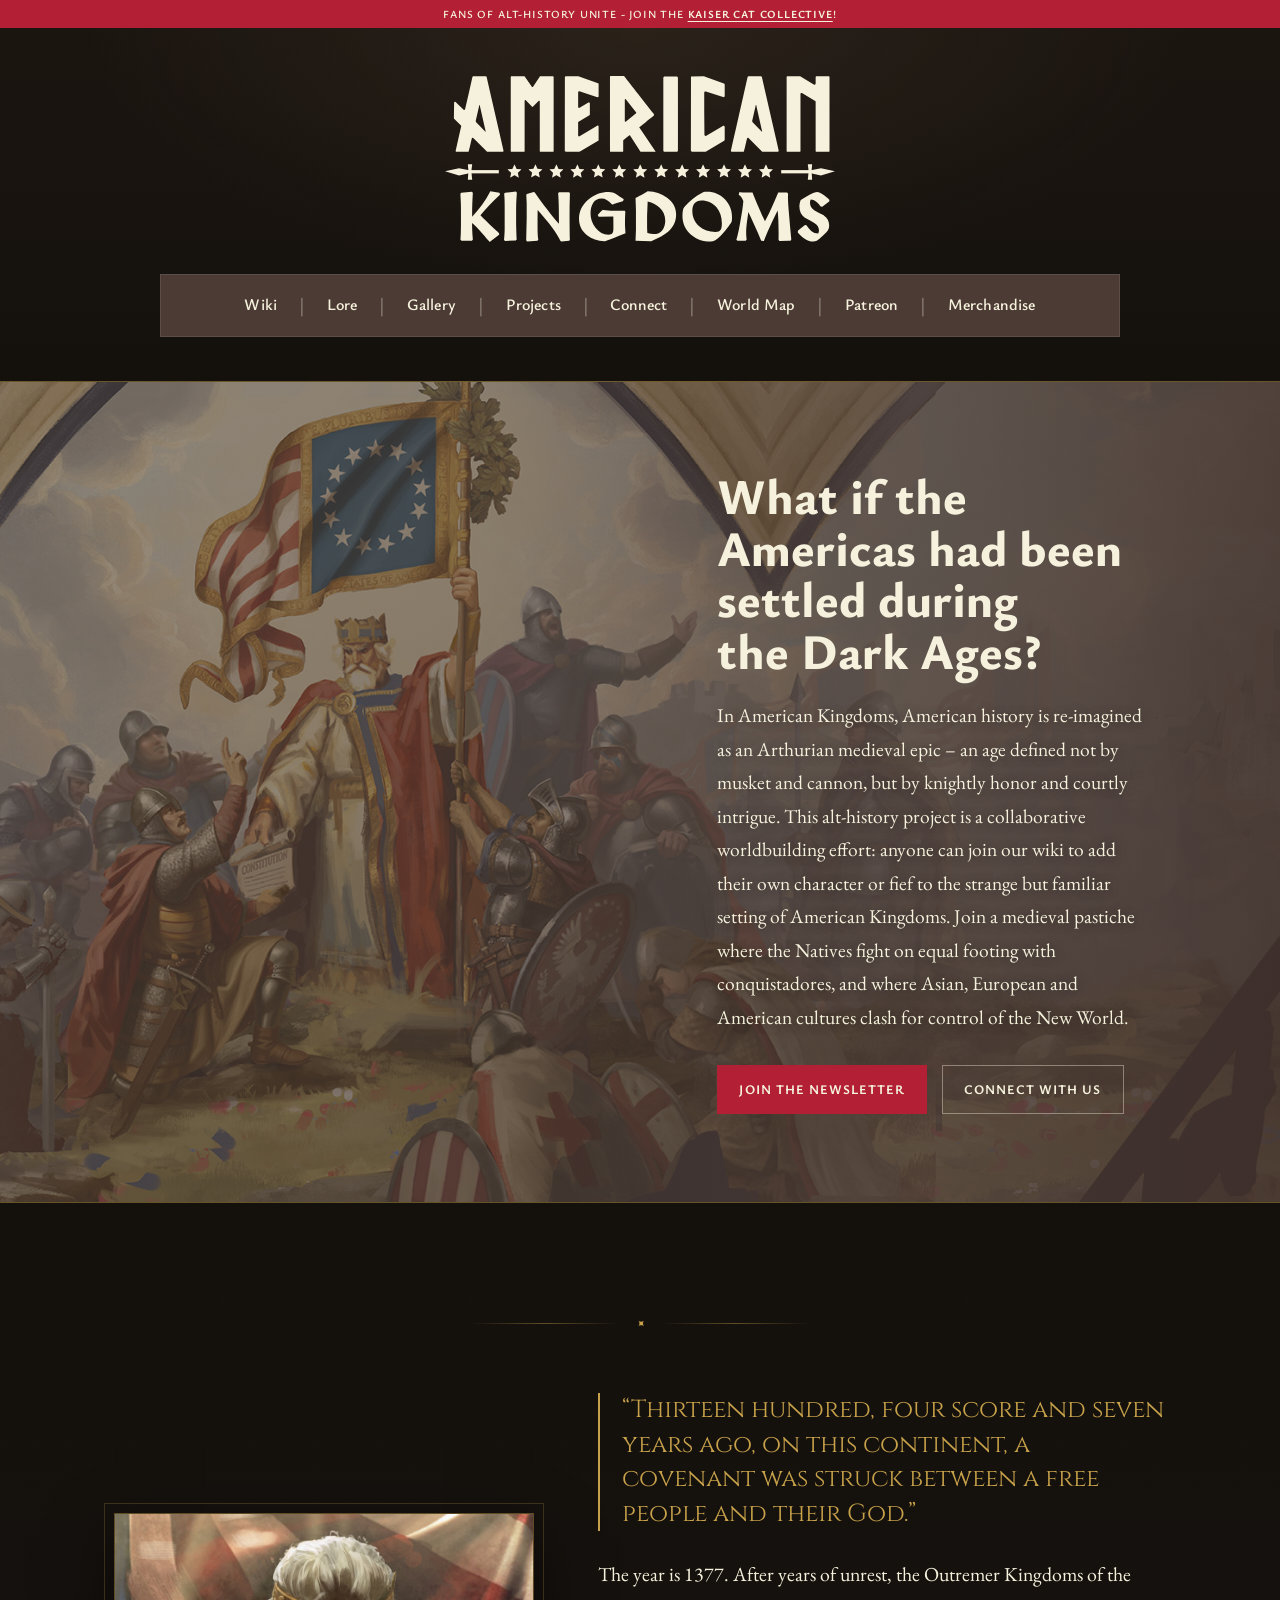
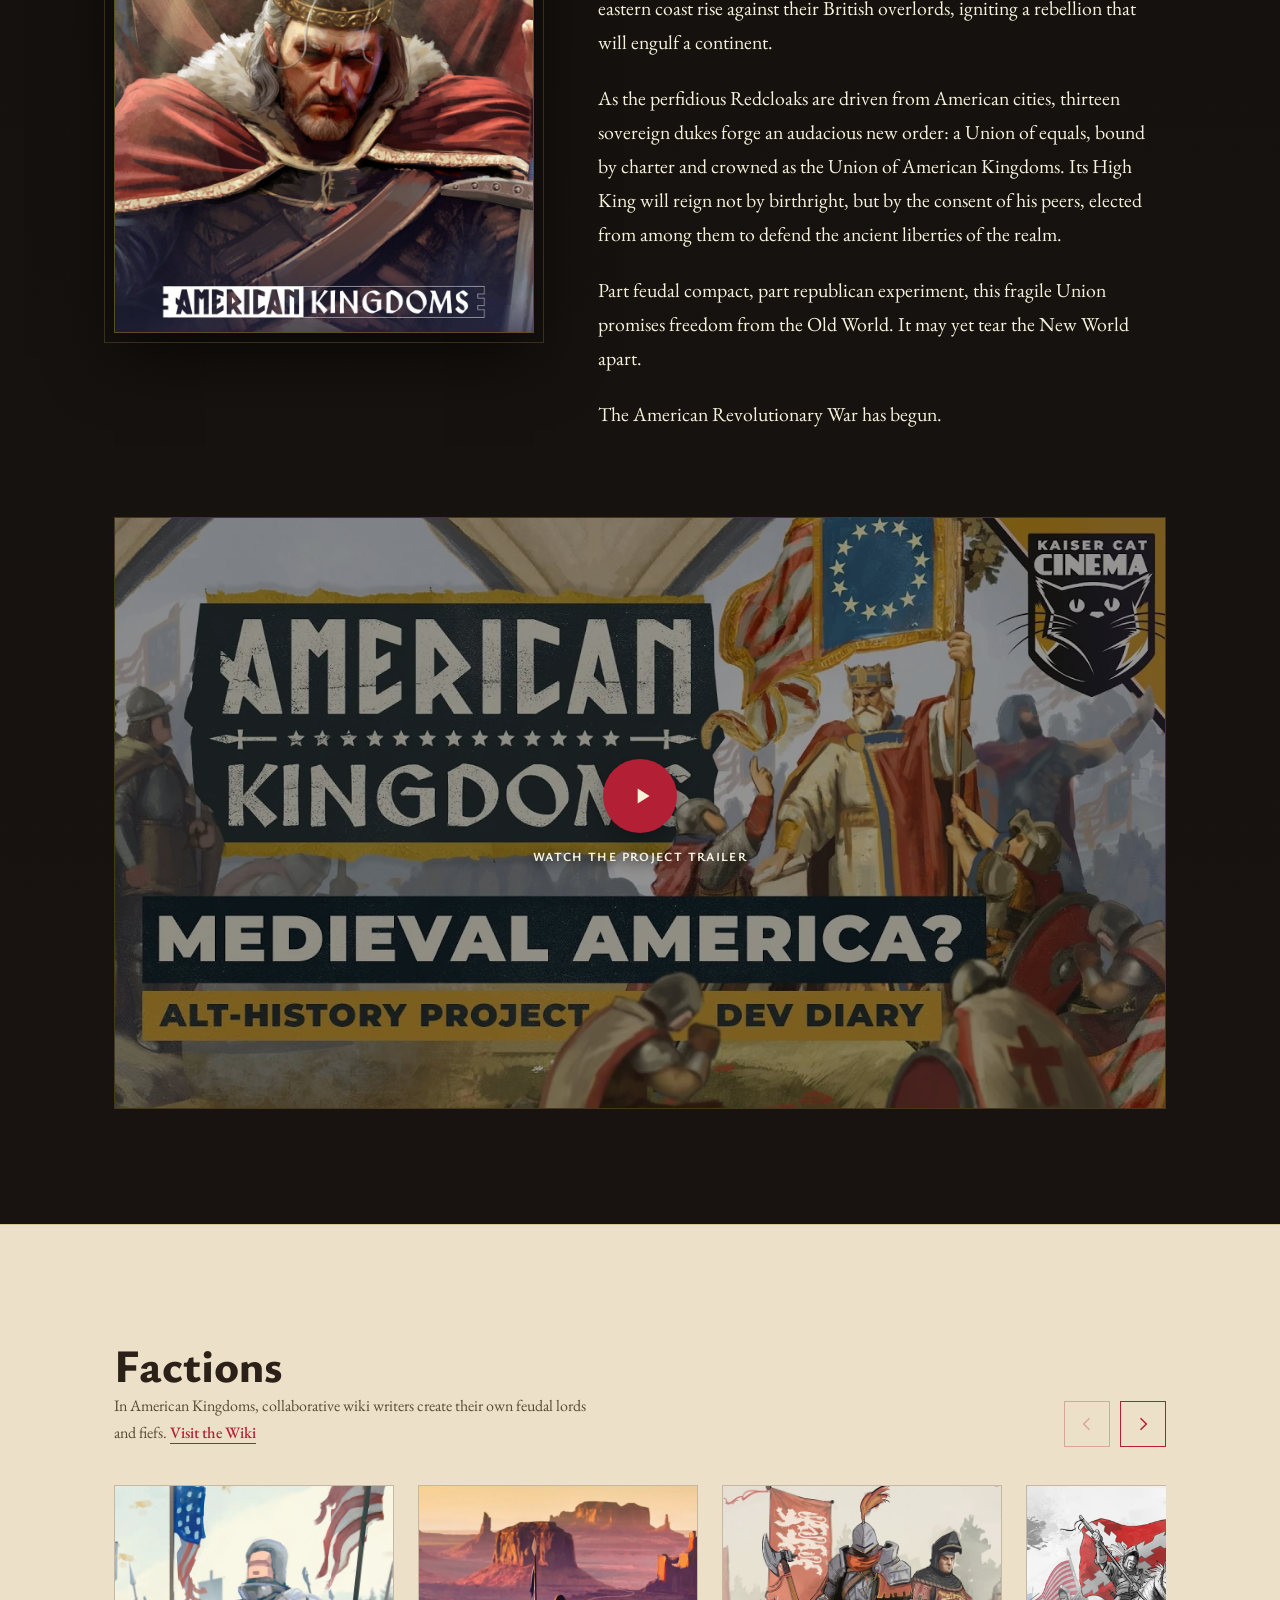
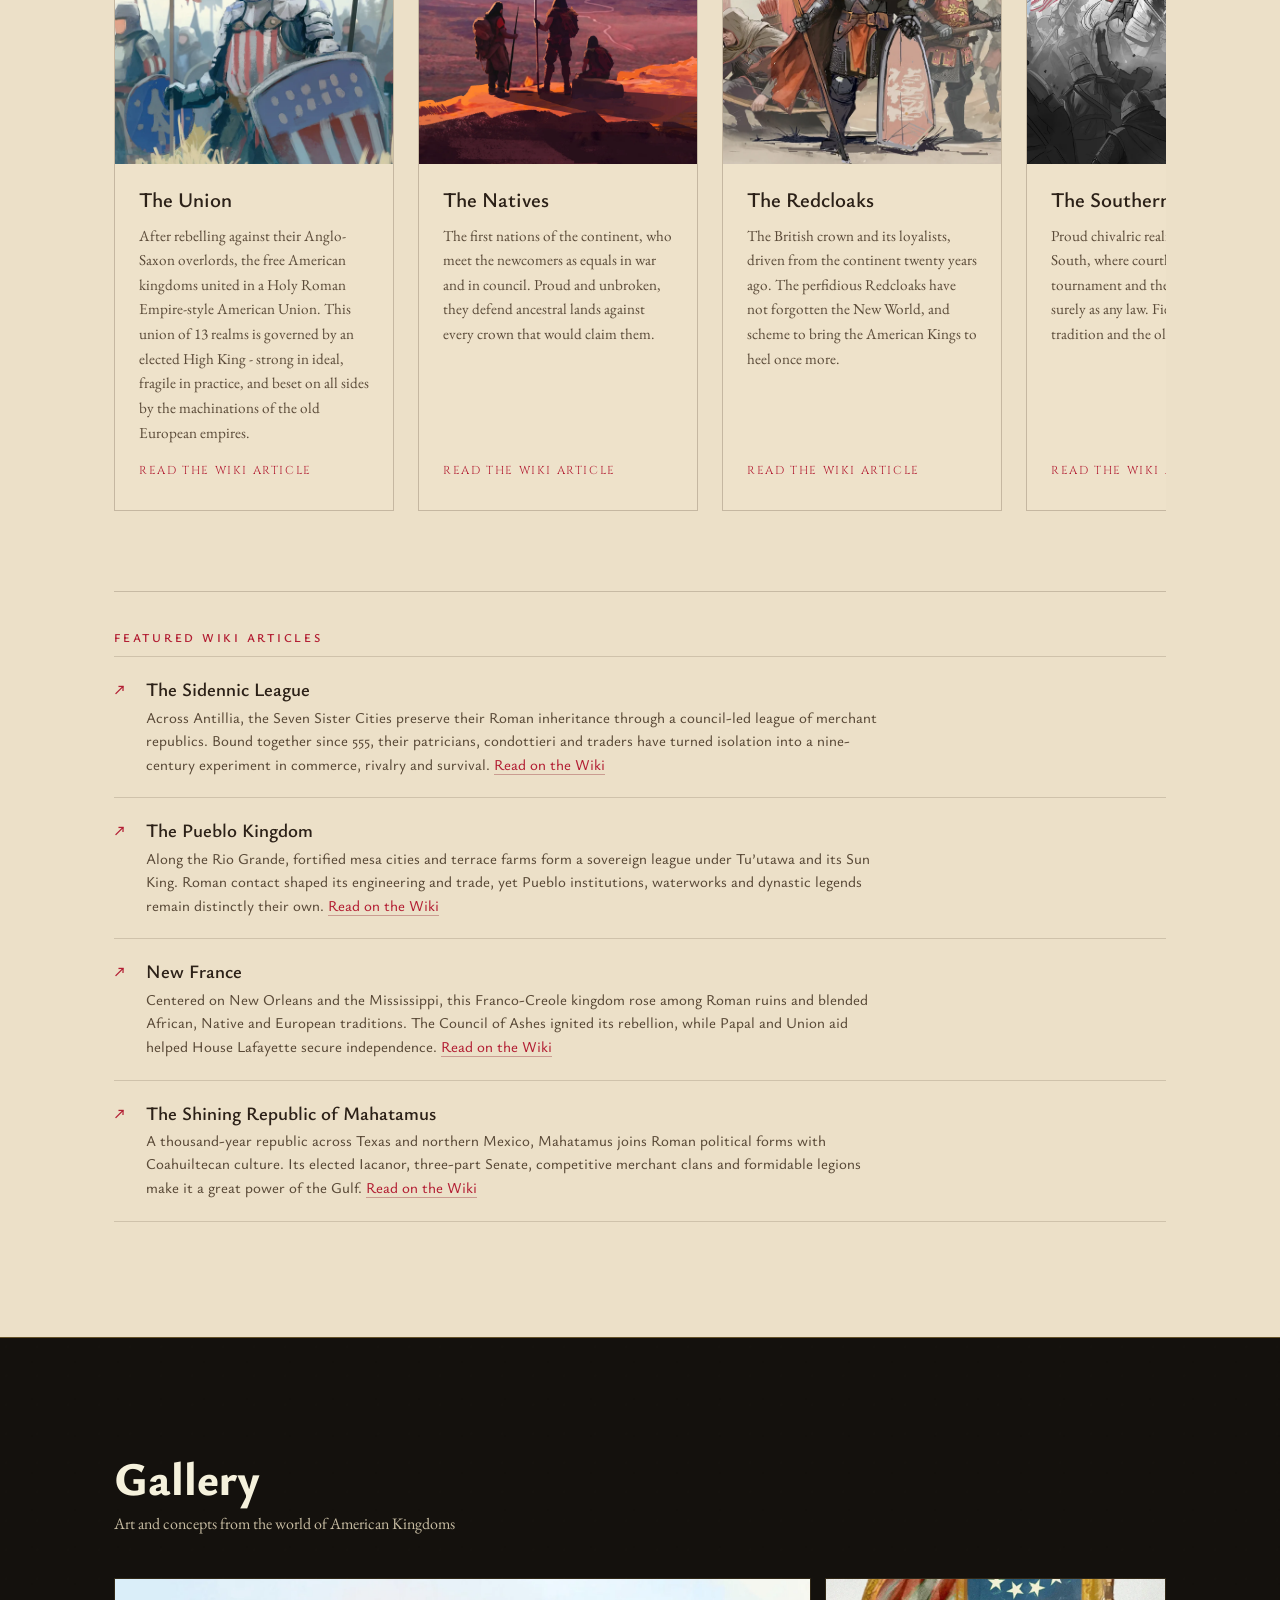
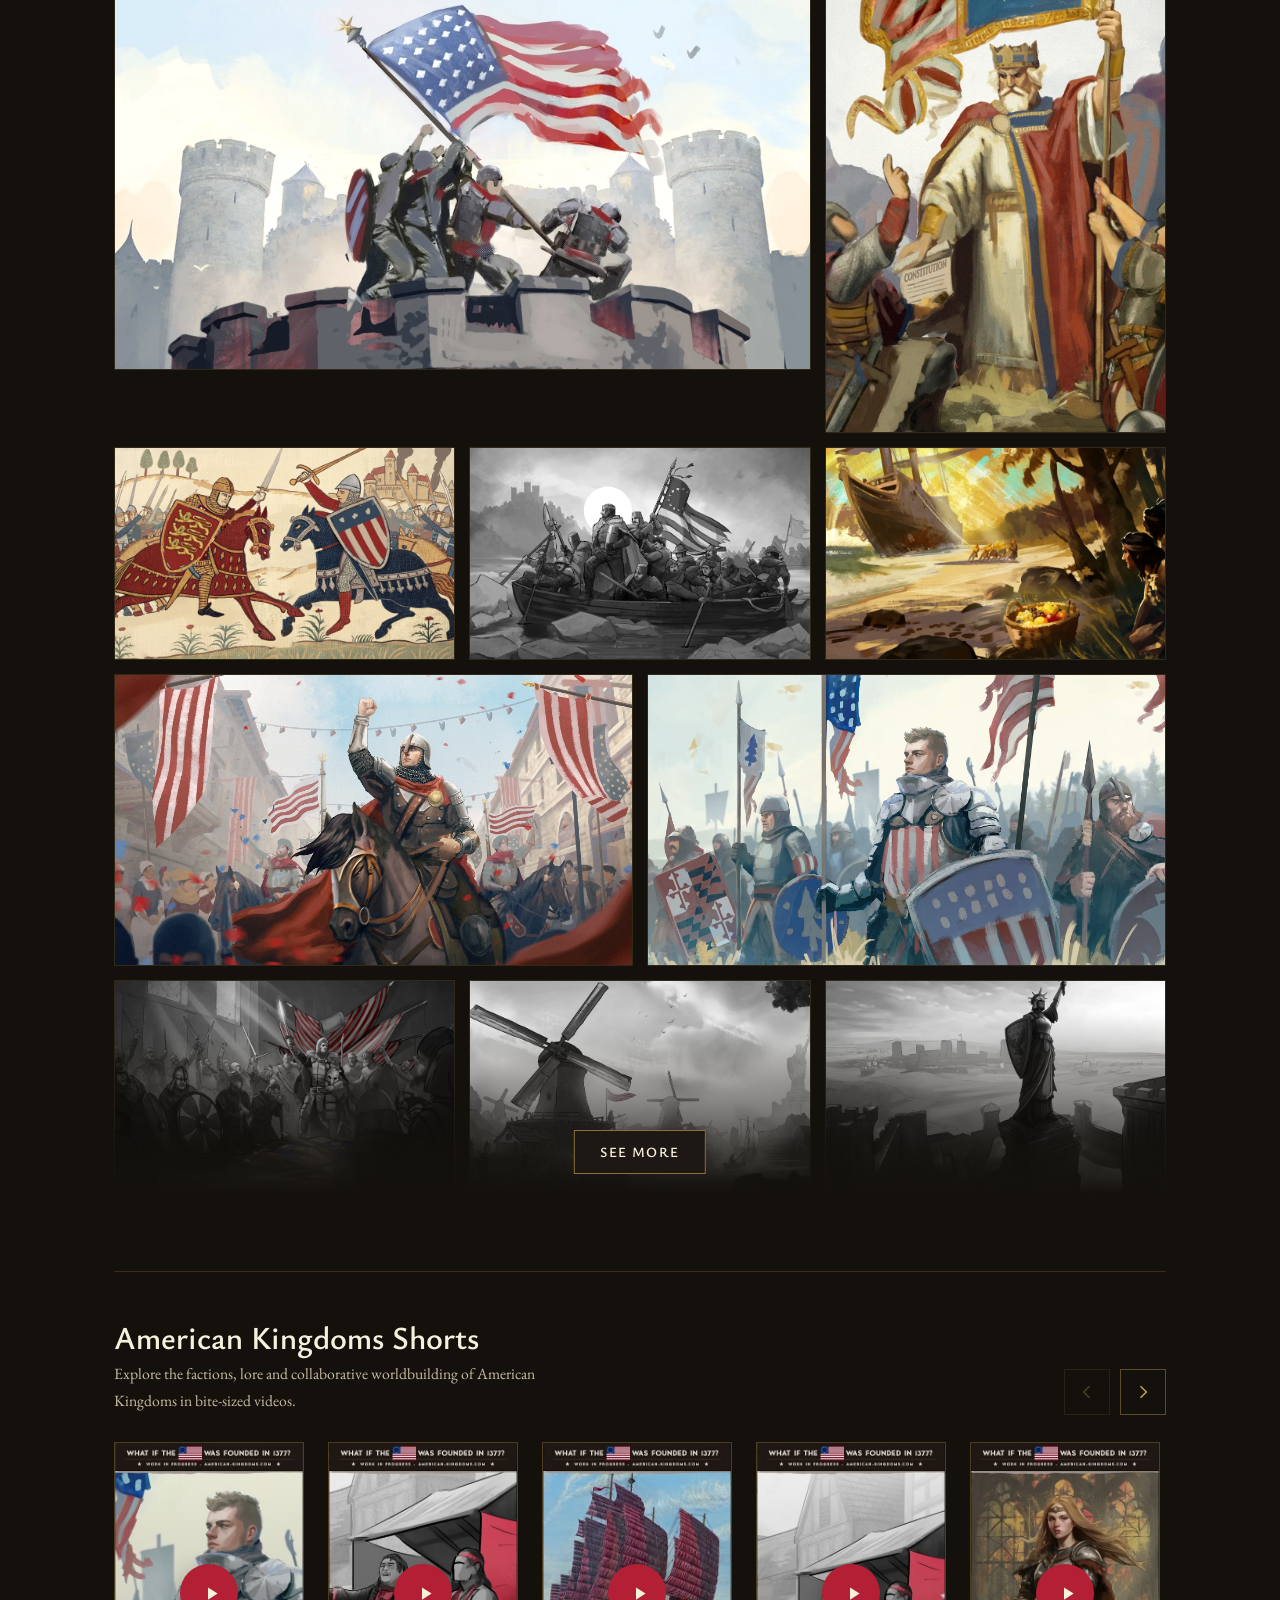
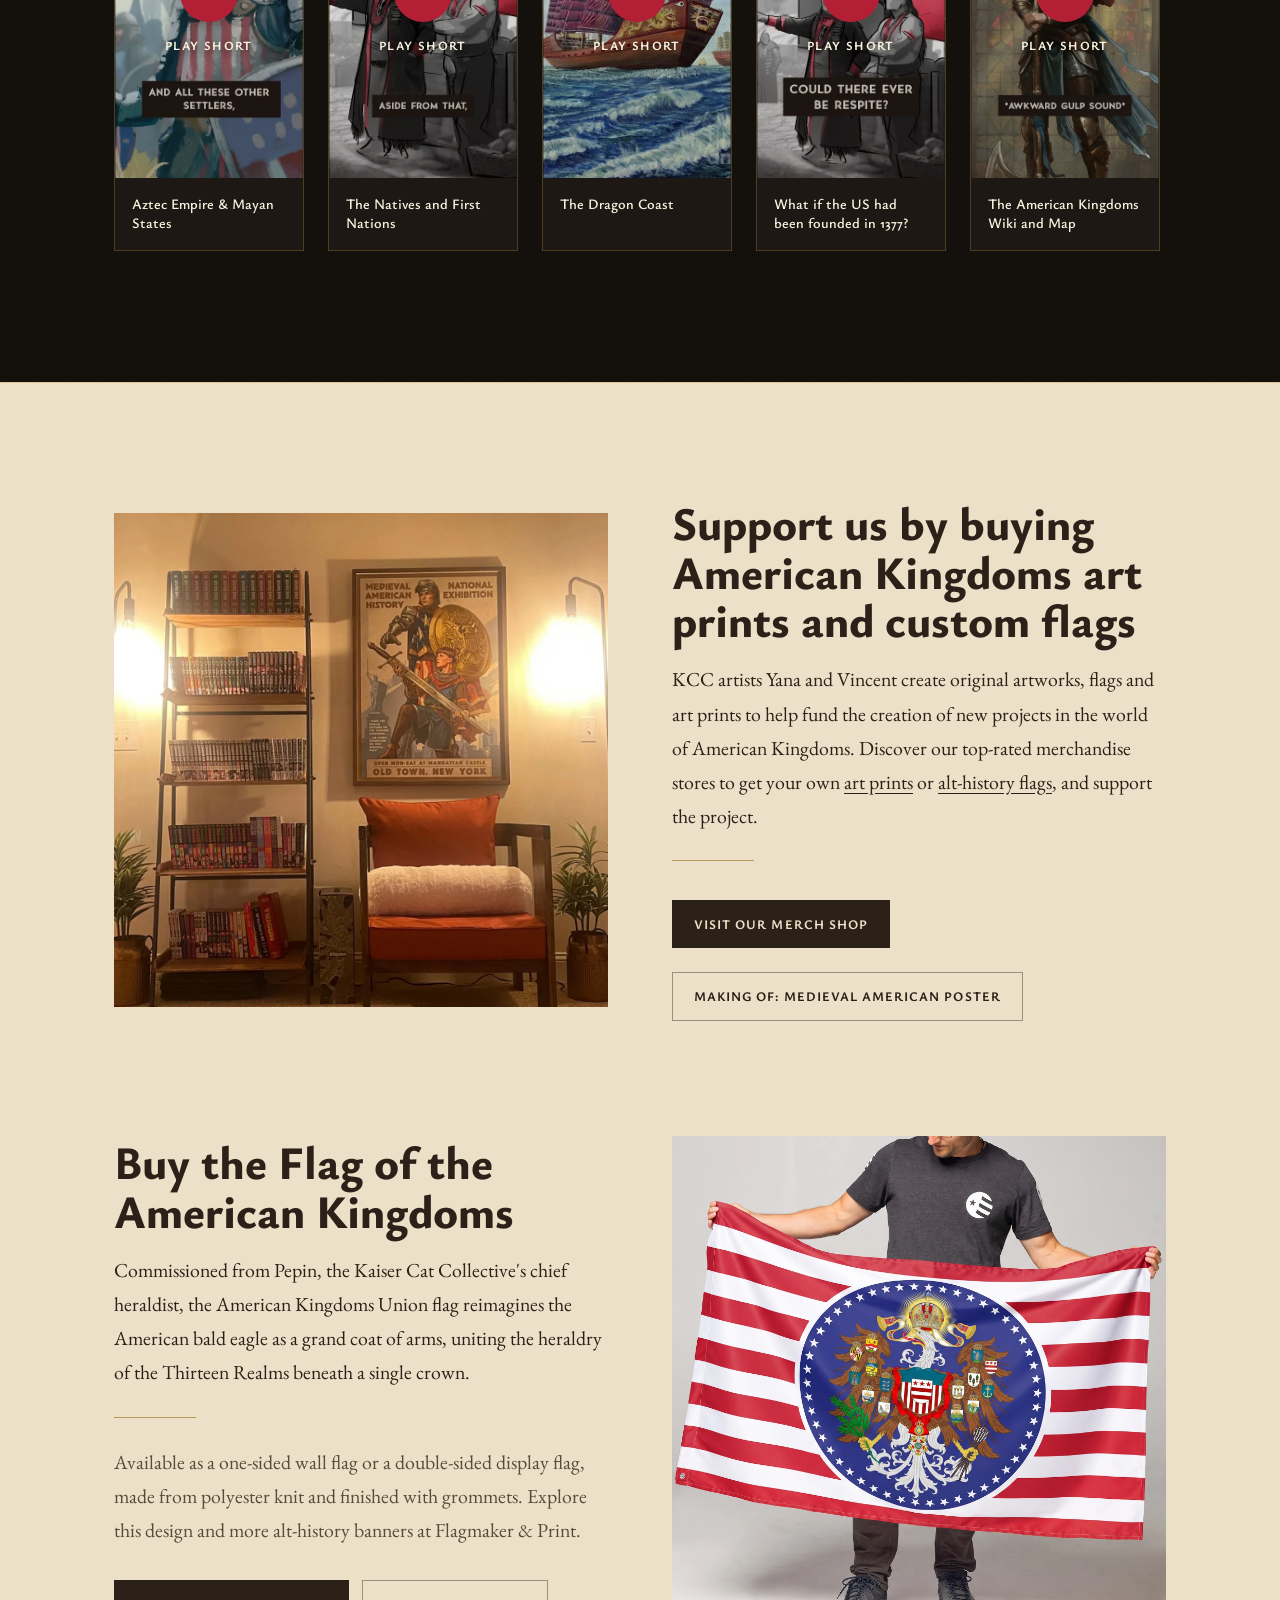
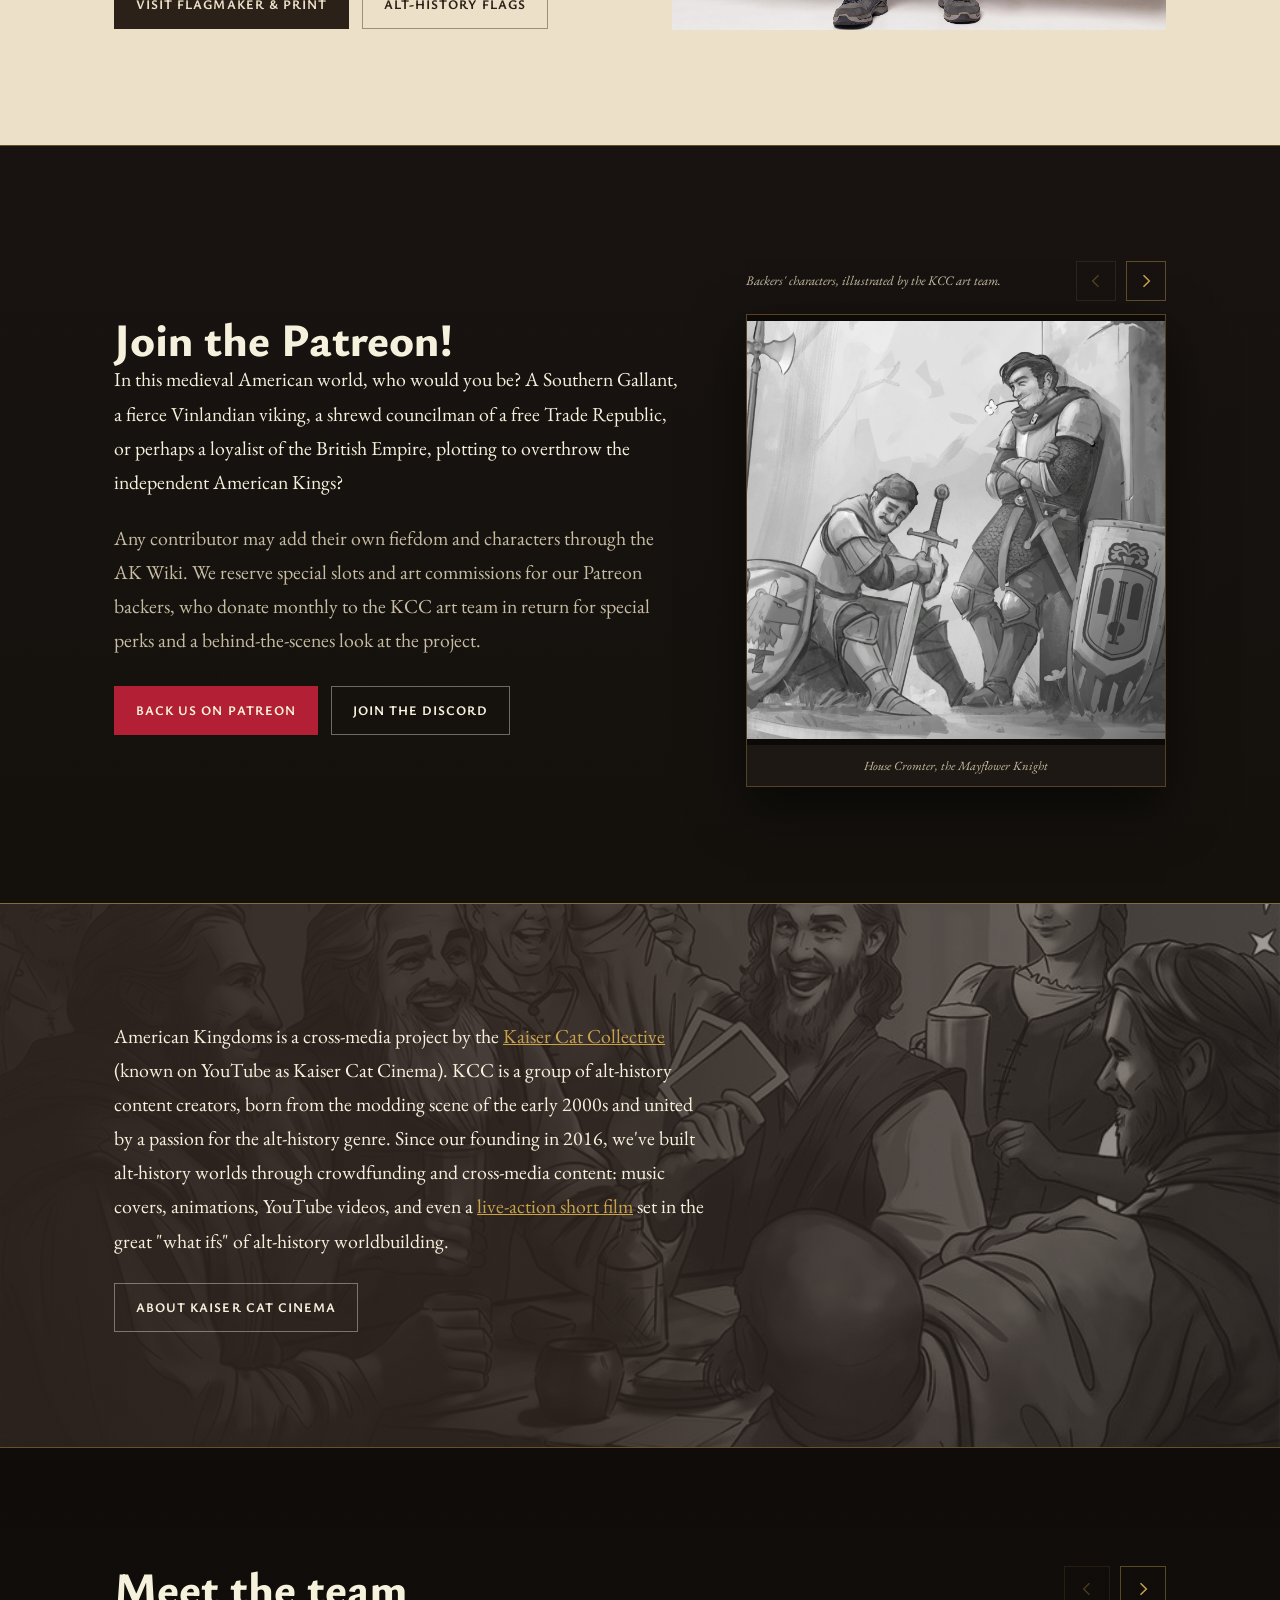
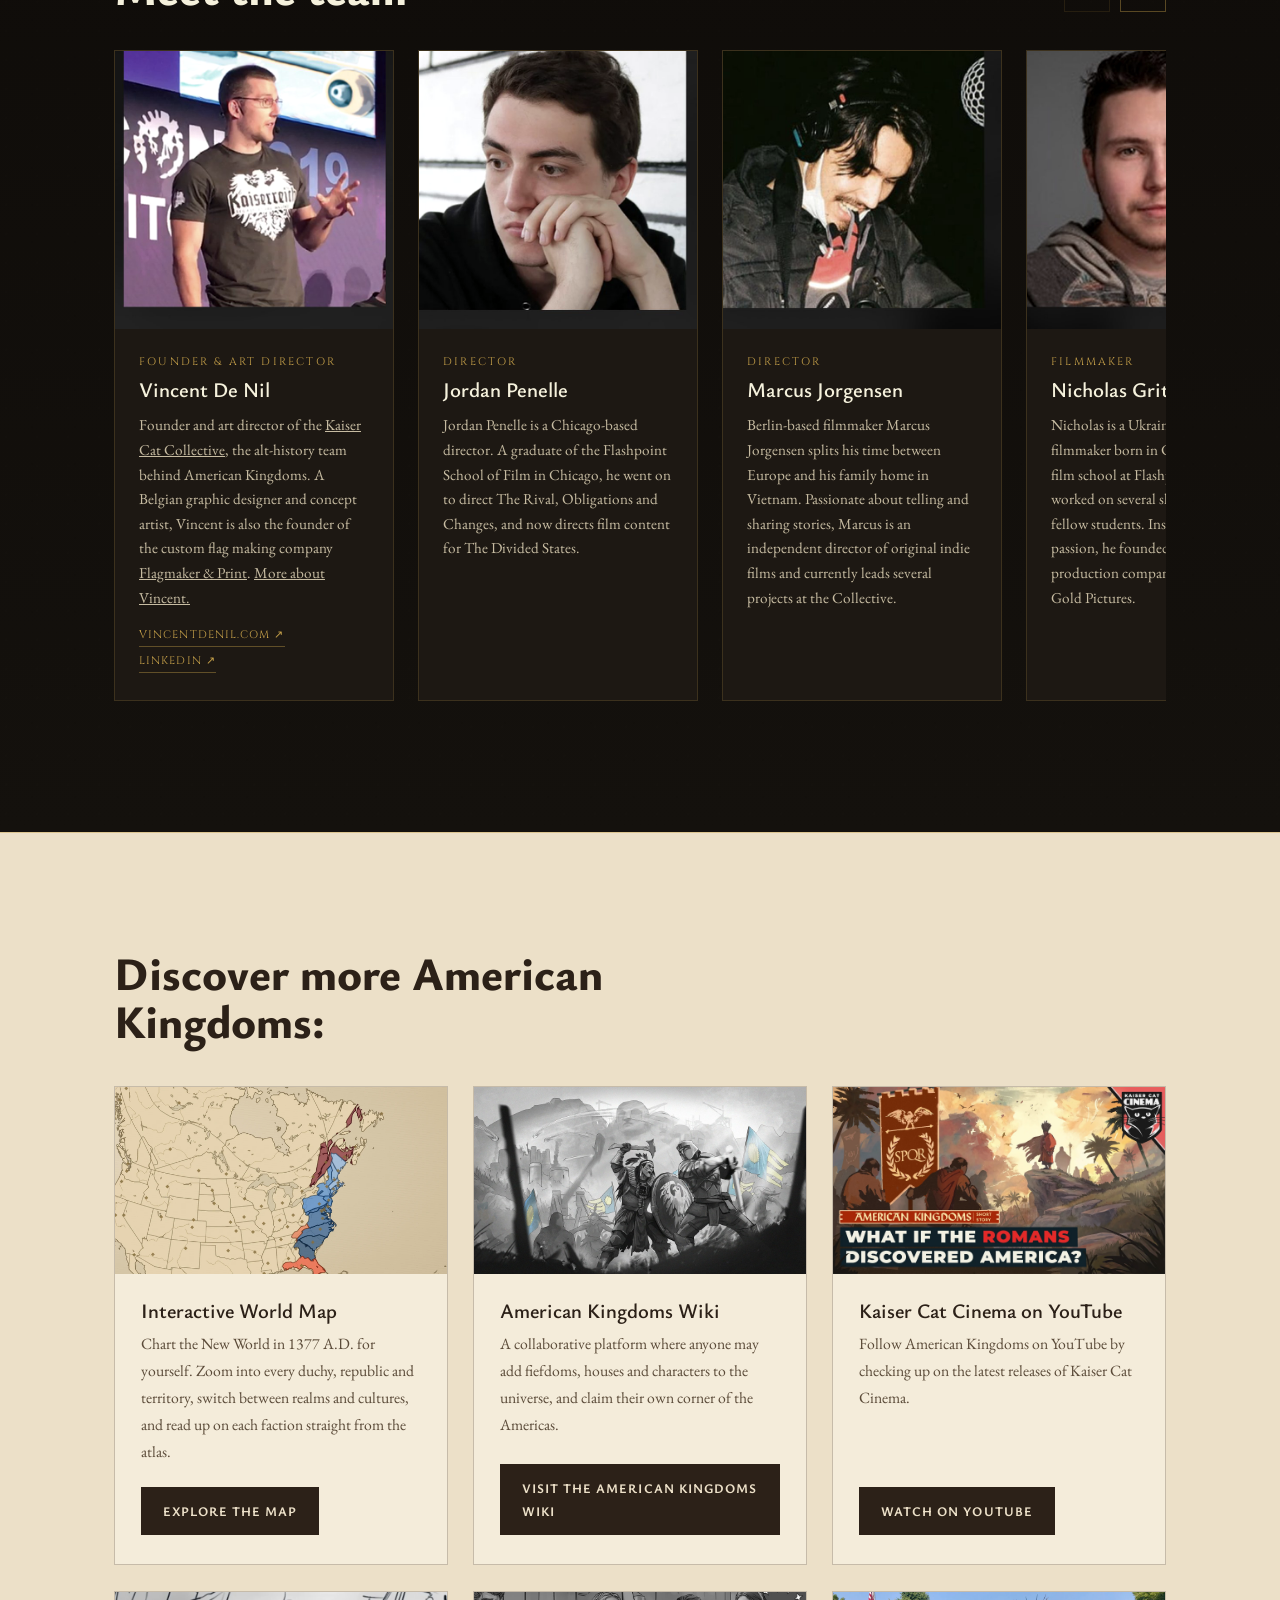
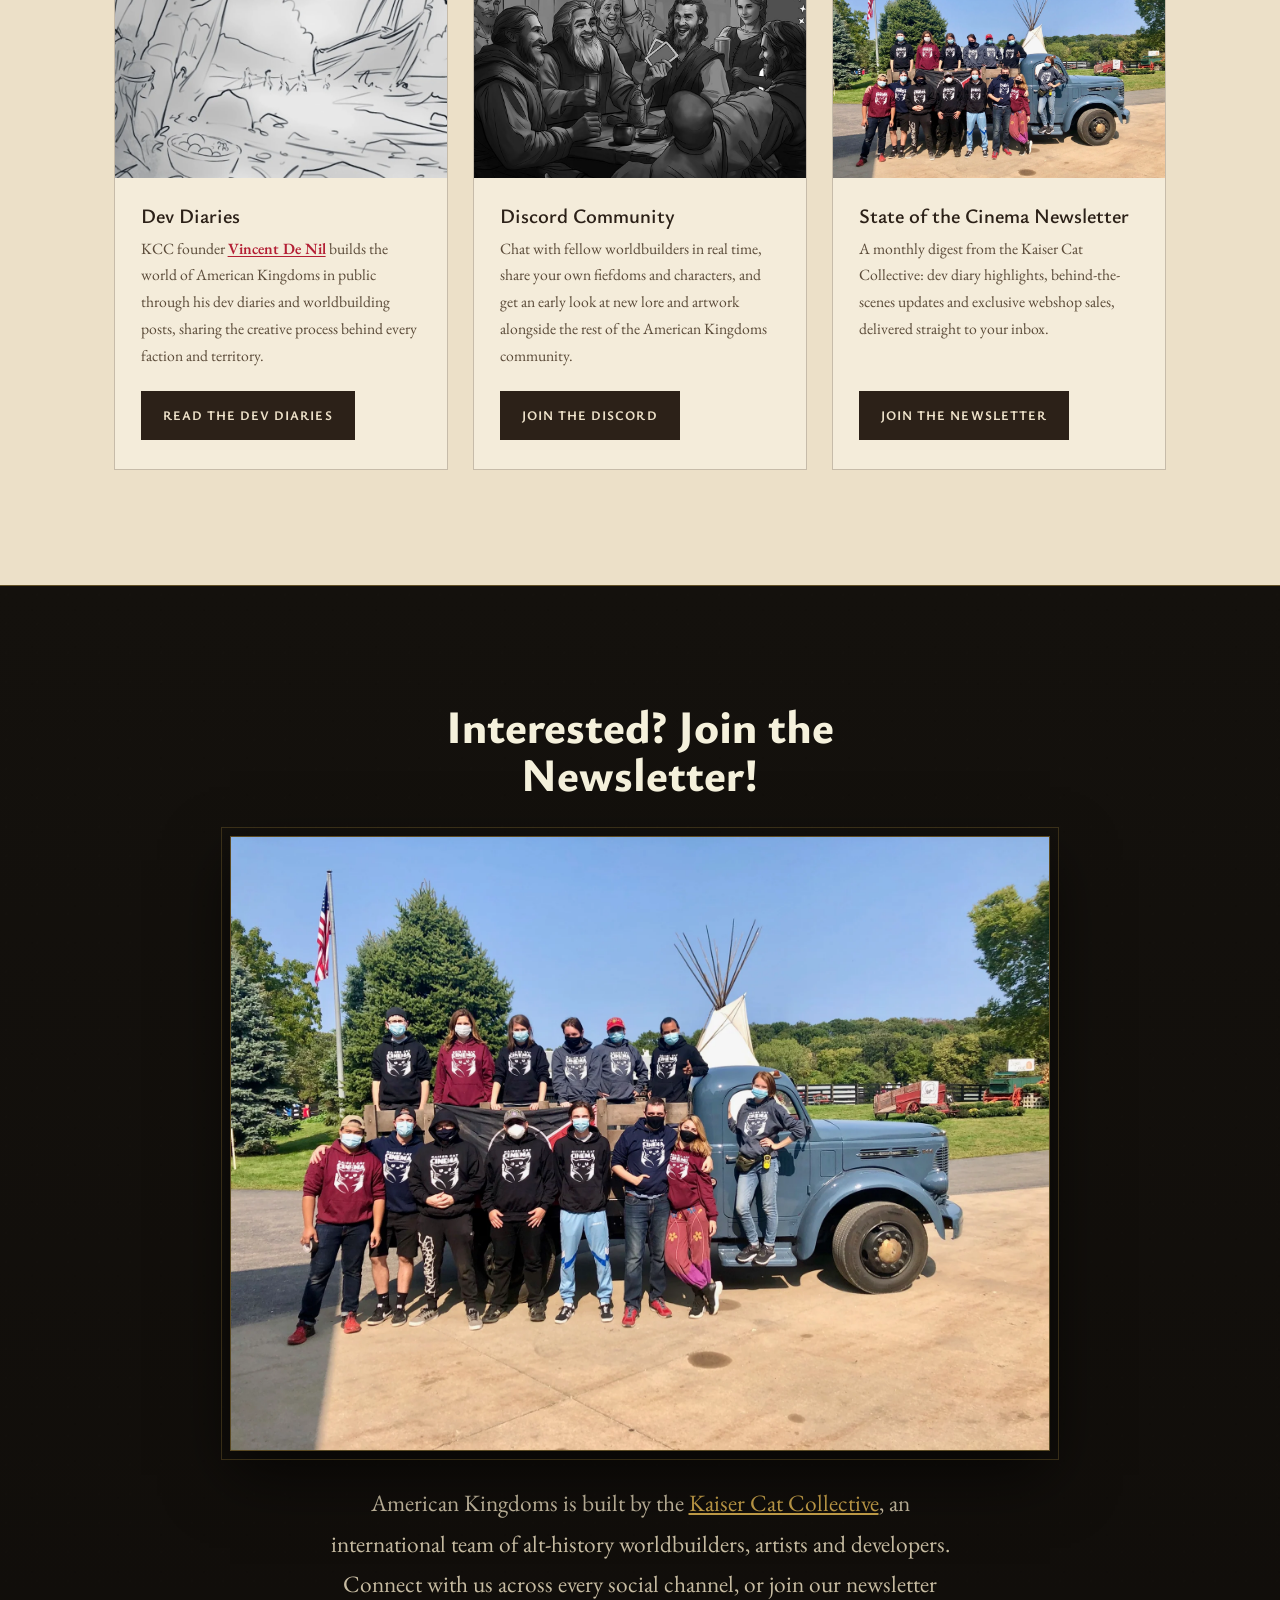
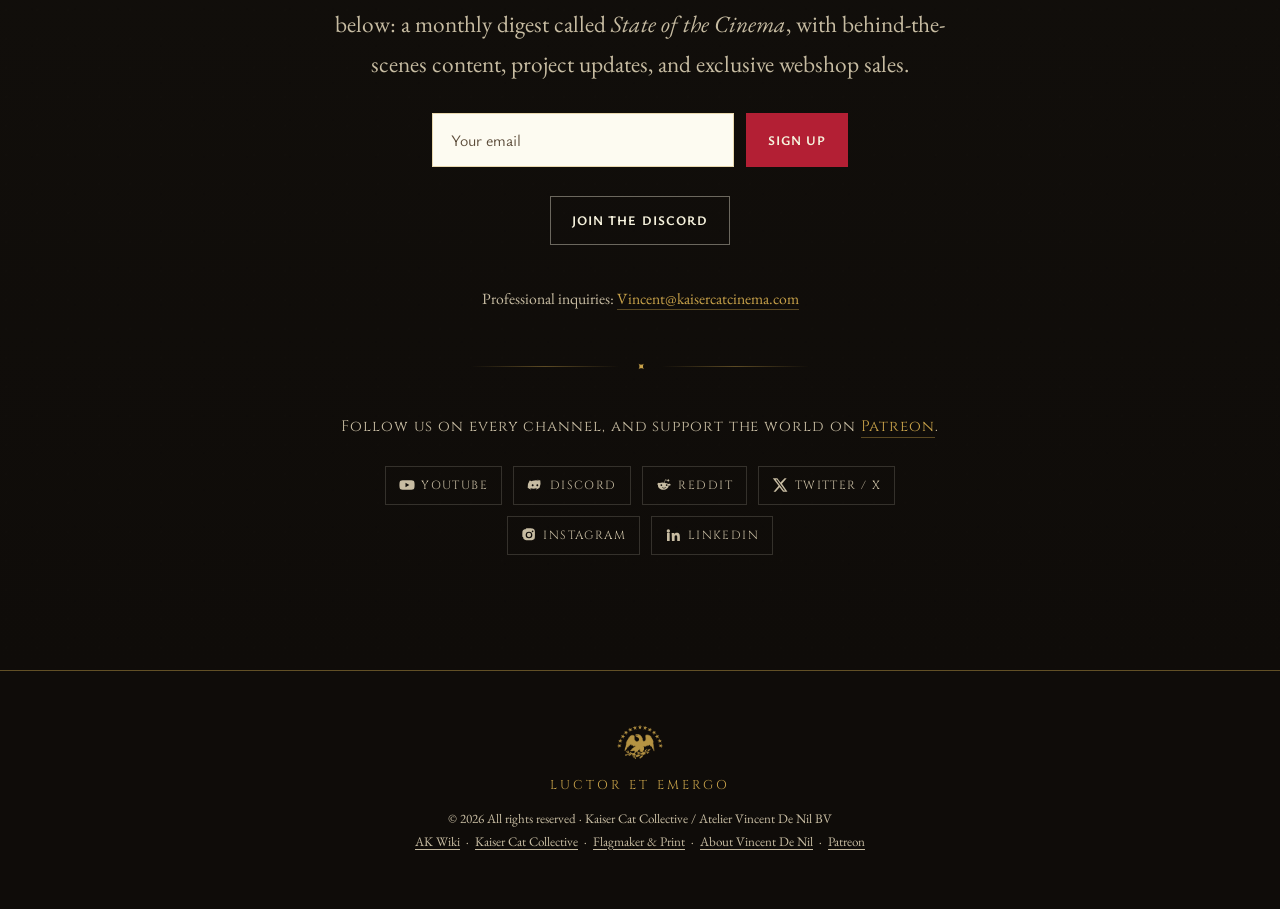
==== index.html @ 9d9de49f "Show the newsletter card's crew photo in full colour The .ex-photo desaturation filter added for the" ====
<!DOCTYPE html>
<!--
  ══════════════════════════════════════════════════════════════════════
  AMERICAN KINGDOMS  ·  american-kingdoms.com
  Kaiser Cat Collective / Atelier Vincent De Nil BV
  ──────────────────────────────────────────────────────────────────────
  VERSION : 1.24.0
  BUILD   : 2026-09-09
  CHANGELOG
    1.0.0  Full static rebuild (hand-coded) replacing the WordPress/
           Simply Static export. Hero, World, Factions, Gallery, Join,
           About, Explore, Connect. Placeholder content removed, wiki
           link fixed, assets optimised.
    1.0.1  All motion removed (scroll-reveals, hover lifts, image zoom,
           smooth-scroll) per request, instant hover states only.
    1.1.0  Added "Meet the Team" sliding carousel (crawlable, addable).
           Installed full JSON-LD entity graph wired to the canonical
           #vincent / KCC / FMP / Atelier @ids for interlinking SEO.
           Founder bio backlinked to FMP + KCC + vincentdenil.com.
    1.2.0  Reworked the Connect section into the TDS pattern: large
           crew photo, Kaiser Cat Collective explanation + State of the
           Cinema newsletter, inquiries email, Patreon + socials.
    1.3.0  Copy pass: removed all section eyebrows and all em dashes;
           expanded the hero premise text; renamed the wiki to AK Wiki
           throughout (labels + links).
    1.4.0  Removed the Premise section (trailer moved into The World).
           Rebuilt Factions: new heading + wiki intro line, 7 factions
           (Union, Redcloaks, Natives, Southern Kingdoms, Vinland, Free
           Cities, Dragon Coast), flat cards, red wiki links, no motion.
           Ribbon now recruits for KCC; hero CTAs and Join heading updated.
    1.5.0  Factions are now a sliding carousel (like Crew), each with a
           placeholder heraldic crest (assets/factions/). Gallery gained an
           artist-credit + art-prints line. All in-world dates shifted to
           the 1300s (1497->1397, 1477->1377).
    1.6.0  Added a parchment art-print feature between Gallery and Join,
           updated the KCC overview and linked its live-action reference to
           The Divided States, shortened the hero, and unified quote colour.
    1.7.0  Reworked the opening to echo the original site: a centred logo
           above a compact menu panel, followed by a two-column image hero
           with a stronger right-side readability gradient. Removed kicker.
    1.8.0  Switched menus, headings and buttons to a modern sans-serif,
           strengthened the warm hero overlay across the full artwork, and
           updated the footer copyright and About Vincent link wording.
    1.9.0  Rebuilt Merchandise as a full-bleed split section with artwork
           spanning the section height, replaced the sales and lore copy,
           removed product-spec tags, and updated the purchase CTA.
    1.10.0 Replaced Inter with Ysabeau across all sans-serif typography,
           using display, navigation and button weights suited to each role.
    1.10.1 Increased major Ysabeau headings from weight 700 to 800.
    1.11.0 Matched Faction cards to Crew dimensions, reordered Natives and
           Redcloaks, linked every faction to relevant Miraheze lore, and
           darkened and enlarged the divided masthead menu.
    1.11.1 Replaced Vincent De Nil's team biography and added the requested
           About Vincent profile link.
    1.11.2 Reduced the Merchandise section's vertical footprint to match the
           surrounding section rhythm while retaining full-height artwork.
    1.11.3 Restored the slim Kaiser Cat Collective recruitment bar above the
           centred masthead.
    1.11.4 Lightened the hero veil to a softer opaque brown sampled from the
           supplied reference, while retaining the right-side text gradient.
    1.11.5 Reduced the recruitment bar and revised its message, linking only
           the Kaiser Cat Collective name to the KCC information page.
    1.12.0 Replaced The World copy with the 1377 Revolutionary War opening,
           added the Roman Settlers faction, and brightened the KCC feature.
    1.12.1 Expanded the Explore card's wiki name and reframed Dev Diaries
           around Vincent De Nil's public worldbuilding process.
    1.12.2 Added a subtle CSS-only parchment grain across the dark sections.
    1.12.3 Normalised the 1377 introduction to one body colour and weight.
    1.12.4 Added an accessible hover/focus lifestyle-image swap to Merchandise.
    1.12.5 Installed the final matched 2400px holding and lifestyle mockups.
    1.13.0 Reworked Merchandise, Patreon, About and Explore copy; added a
           five-image backer carousel with lightbox support.
    1.14.0 Replaced placeholder faction, gallery and discovery imagery with
           curated American Kingdoms art from two KCC development diaries.
    1.14.1 Added a secondary Making Of link to the art-print feature.
    1.15.0 Installed the current project trailer and four contextual YouTube
           Shorts using lightweight, privacy-enhanced click-to-play facades.
    1.15.1 Consolidated all eleven American Kingdoms Shorts into a dedicated
           Gallery carousel and removed the scattered standalone Shorts.
    1.16.0 Added a restrained Featured Wiki Articles list beneath Factions,
           with four pinned lore entries and concise editorial summaries.
    1.16.1 Removed the Gallery artist-credit paragraph and replaced the poster
           lore passages with the supplied Making Of development-diary quote.
    1.16.2 Replaced the Connect With Us crew photo with the supplied higher-
           resolution WebP image.
    1.17.0 Replaced five remaining faction placeholders with supplied concept
           art for the South, Vinland, Free Cities, Dragon Coast and Natives.
    1.17.1 Added Vincent De Nil's portrait to his Person schema, removed the
           KCC YouTube channel from his sameAs links, and corrected the
           Flagmaker & Print profile URL.
    1.17.2 Replaced the opening hero artwork with the supplied Union court
           illustration and corrected Vincent De Nil's footer capitalization.
    1.17.3 Pointed the opening Connect with Us link directly to the final
           Interested? Connect with us section instead of the Crew carousel.
    1.17.4 Replaced the Union faction summary with the revised account of its
           rebellion, imperial structure and Old World rivals.
    1.18.0 Redesigned the mobile hero with dedicated full-width Oath of the
           Union artwork fading into brown above the copy. Desktop unchanged.
    1.19.0 Expanded merchandise copy and collection links, then added a mirrored
           Flagmaker & Print feature with lifestyle and flat-design images.
    1.20.0 Refined the Union flag copy and replaced its main photograph; added
           five Union concept artworks and the Ghoststar & Frost backer image.
    1.20.1 Installed the clean Triumph artwork, removed merchandise-link
           italics, and refreshed the Patreon carousel with five selected works.
    1.20.2 Reduced both merchandise headings and introductory paragraphs to
           the site's compact content typography scale.
    1.21.0 Brought both merchandise sections into the shared page container,
           with normal section typography and contained square product images.
    1.21.1 Removed the Making Of quotation and updated the flag purchase heading.
    1.22.0 Fixed the Patreon backer carousel to appear above the copy on mobile,
           and added an Interactive World Map card to the Discover More section.
    1.23.0 Renamed the atlas link from /ak-map-alpha/ to /medieval-america-map/
           and dropped "Alpha" from its nav and Discover More labels.
    1.23.1 Added a _redirects file so old /ak-map-alpha links 301 to the
           renamed atlas path.
    1.24.0 Discover More is now six cards: World Map moved first with a
           tighter East Coast crop, Dev Diaries & Newsletter split into
           standalone Dev Diaries and Newsletter cards, plus a new Discord
           Community card.
  ══════════════════════════════════════════════════════════════════════
-->
<html lang="en">
<head>
<meta charset="utf-8">
<meta name="viewport" content="width=device-width, initial-scale=1">
<title>American Kingdoms | What If America Had Known a Medieval Age?</title>
<meta name="description" content="In American Kingdoms, American history is re-imagined as a medieval setting, an age defined not by musket and cannon, but by knightly honour and courtly intrigue. A collaborative alt-history world by Kaiser Cat Cinema.">
<link rel="icon" href="assets/favicon.png">
<meta name="theme-color" content="#14110d">
<meta name="version" content="1.24.0">

<!-- Open Graph / social -->
<meta property="og:type" content="website">
<meta property="og:site_name" content="American Kingdoms">
<meta property="og:title" content="American Kingdoms | What If America Had Known a Medieval Age?">
<meta property="og:description" content="American history re-imagined as an Arthurian medieval epic. A collaborative alt-history world, anyone can claim a fief and add to the canon.">
<meta property="og:url" content="https://american-kingdoms.com/">
<meta property="og:image" content="https://american-kingdoms.com/assets/washington-throne.jpg">
<meta name="twitter:card" content="summary_large_image">
<meta name="twitter:site" content="@kaisercatcinema">

<link rel="preconnect" href="https://fonts.googleapis.com">
<link rel="preconnect" href="https://fonts.gstatic.com" crossorigin>
<link href="https://fonts.googleapis.com/css2?family=Cinzel:wght@400;500;600;700&family=EB+Garamond:ital,wght@0,400;0,500;0,600;1,400;1,500&family=Ysabeau:ital,wght@0,500;0,600;0,700;0,800;1,500&display=swap" rel="stylesheet">

<style>
/* ============================================================
   AMERICAN KINGDOMS, illuminated-proclamation design
   Tokens → base → components → sections → responsive
   ============================================================ */
:root{
  --ink:#14110d;         /* base dark, warm near-black        */
  --ink-2:#1d1813;       /* raised dark panel                 */
  --ink-3:#0f0c09;       /* deepest, for vignettes            */
  --parch:#ece0c8;       /* parchment page                    */
  --parch-2:#e4d5b8;     /* deeper parchment                  */
  --parch-ink:#2c2118;   /* text on parchment                 */
  --parch-ink-2:#5a4a38; /* muted text on parchment           */
  --cream:#f5f1dc;       /* text on dark (matches logo)       */
  --cream-dim:#c7bca2;   /* muted text on dark                */
  --crimson:#b31f34;     /* Union red                         */
  --crimson-2:#8f1526;   /* crimson hover / deep              */
  --gold:#c8a24a;        /* heraldic gold                     */
  --gold-2:#a58232;      /* deep gold                         */
  --navy:#1a4062;        /* deep navy                         */
  --rule:rgba(200,162,74,.42);

  --display:'Cinzel', Georgia, serif;
  --body:'EB Garamond', Georgia, serif;
  --sans:'Ysabeau','Helvetica Neue',Arial,sans-serif;

  --wrap:1180px;
  --pad:clamp(1.25rem,5vw,4rem);
  --sec:clamp(4.5rem,9vw,8rem);
}

*{box-sizing:border-box}
html{scroll-behavior:auto}
body{
  margin:0;
  background:var(--ink);
  color:var(--cream);
  font-family:var(--body);
  font-size:clamp(1.06rem,.55rem + .95vw,1.24rem);
  line-height:1.72;
  -webkit-font-smoothing:antialiased;
  overflow-x:hidden;
}
img{max-width:100%;display:block}
a{color:inherit}
::selection{background:var(--crimson);color:var(--cream)}

h1,h2{font-family:var(--sans);font-weight:800;line-height:1.04;margin:0}
h3{font-family:var(--sans);font-weight:600;line-height:1.08;margin:0}
p{margin:0 0 1.1em}
.wrap{max-width:var(--wrap);margin-inline:auto;padding-inline:var(--pad)}

/* --- subtle parchment grain for dark plates --- */
.plate{position:relative}
.plate::before{
  content:"";position:absolute;inset:0;z-index:0;pointer-events:none;
  background-image:
    radial-gradient(circle at 20% 30%,rgba(245,241,220,.13) 0 1px,transparent 1.5px),
    radial-gradient(circle at 75% 65%,rgba(0,0,0,.2) 0 1px,transparent 1.6px),
    repeating-linear-gradient(7deg,rgba(245,241,220,.022) 0 1px,transparent 1px 6px);
  background-size:31px 29px,43px 37px,auto;
  mix-blend-mode:soft-light;opacity:.24;
}
.plate > :not(.about-bg){position:relative;z-index:1}

/* --- eyebrow + heraldic divider (the signature system) --- */
.eyebrow{
  font-family:var(--display);
  font-size:.74rem;letter-spacing:.32em;text-transform:uppercase;
  font-weight:600;color:var(--gold);
  display:flex;align-items:center;gap:.75em;margin:0 0 1.1rem;
}
.eyebrow::before{content:"";width:26px;height:1px;background:var(--gold);opacity:.7;flex:none}
.divider{display:flex;align-items:center;justify-content:center;gap:1rem;margin:0 auto;max-width:340px}
.divider::before,.divider::after{content:"";height:1px;flex:1;background:linear-gradient(90deg,transparent,var(--rule),transparent)}
.divider i{color:var(--gold);font-style:normal;font-size:.7rem;transform:rotate(45deg);display:inline-block;line-height:1}

/* --- buttons --- */
.btn{
  display:inline-flex;align-items:center;gap:.6em;
  font-family:var(--sans);font-weight:700;font-size:.82rem;
  letter-spacing:.08em;text-transform:uppercase;text-decoration:none;
  padding:.92em 1.6em;border:1px solid transparent;cursor:pointer;
}
.btn-primary{background:var(--crimson);color:var(--cream);border-color:var(--crimson)}
.btn-primary:hover{background:var(--crimson-2);border-color:var(--crimson-2)}
.btn-ghost{background:transparent;color:var(--cream);border-color:rgba(245,241,220,.4)}
.btn-ghost:hover{border-color:var(--gold);color:var(--gold)}
.btn-dark{background:var(--parch-ink);color:var(--parch);border-color:var(--parch-ink)}
.btn-dark:hover{background:#1a130c}
.btn-gold{background:transparent;color:var(--gold-2);border-color:var(--gold-2)}
.btn-gold:hover{background:var(--gold-2);color:var(--parch)}
:focus-visible{outline:2px solid var(--gold);outline-offset:3px}

/* ============================ HEADER ============================ */
.ribbon{
  background:var(--crimson);color:var(--cream);
  font-family:var(--sans);font-size:.68rem;font-weight:600;letter-spacing:.075em;
  text-transform:uppercase;text-align:center;padding:.42em 1rem;
}
.ribbon a{color:var(--cream);font-weight:700;text-underline-offset:3px}
.ribbon a:hover{color:#fff}
header{
  position:relative;z-index:50;
  background:
    radial-gradient(60% 100% at 50% 0%,rgba(91,73,57,.24),transparent 72%),
    linear-gradient(180deg,#1b1510,var(--ink));
  border-bottom:1px solid rgba(200,162,74,.45);
  padding-block:clamp(1.7rem,4vw,3rem) clamp(1.8rem,4vw,2.8rem);
}
.nav{display:flex;flex-direction:column;align-items:center;gap:clamp(1.25rem,3vw,2rem)}
.brand{display:block;text-decoration:none}
.brand img{height:clamp(105px,13vw,168px);width:auto;margin-inline:auto}
.menu-box{width:min(100%,960px);background:rgba(78,61,54,.96);border:1px solid rgba(245,241,220,.1);padding:.78rem 1.3rem}
.nav-links{display:flex;align-items:center;justify-content:center;flex-wrap:wrap;gap:.35rem 0;list-style:none;margin:0;padding:0}
.nav-links li{display:flex;align-items:center}
.nav-links li+li::before{content:"|";color:rgba(245,241,220,.38);margin-inline:clamp(.65rem,1.5vw,1.2rem);font-family:var(--sans);font-weight:500}
.nav-links a{
  text-decoration:none;font-family:var(--sans);font-weight:600;white-space:nowrap;
  font-size:1rem;letter-spacing:.01em;color:var(--cream);
  padding:.18rem .1rem .25rem;border-bottom:1px solid transparent;
}
.nav-links a:hover{color:var(--gold);border-color:var(--gold)}
.burger{display:none;background:none;border:0;color:var(--cream);cursor:pointer;padding:.25rem;margin-inline:auto}
.burger svg{width:26px;height:26px}

/* ============================ HERO ============================ */
.hero{position:relative;min-height:clamp(580px,72vh,760px);isolation:isolate;overflow:hidden}
.hero-bg{position:absolute;inset:0;z-index:-2;background:#0c0906}
.hero-bg img{width:100%;height:100%;object-fit:cover;object-position:center 28%}
.hero::after{
  content:"";position:absolute;inset:0;z-index:-1;
  background:
    linear-gradient(90deg,rgba(76,60,53,.50) 0%,rgba(76,60,53,.56) 38%,rgba(76,60,53,.72) 62%,rgba(65,49,43,.88) 100%),
    linear-gradient(180deg,rgba(76,60,53,.10),rgba(53,41,36,.26));
}
.hero-inner{display:grid;grid-template-columns:minmax(0,1.05fr) minmax(360px,.95fr);align-items:center;min-height:inherit;padding-block:clamp(3rem,7vw,5.5rem)}
.hero-copy{grid-column:2;padding-left:clamp(1rem,4vw,4rem)}
.hero h1{
  font-size:clamp(1.9rem,1.15rem + 2.5vw,3.1rem);font-weight:800;
  color:var(--cream);max-width:18ch;margin-bottom:1.4rem;text-wrap:balance;
}
.hero p.lede{font-size:clamp(1.05rem,.94rem + .35vw,1.22rem);color:var(--cream);max-width:48ch;margin-bottom:1.9rem;text-shadow:0 1px 12px rgba(0,0,0,.4)}
.hero-cta{display:flex;flex-wrap:wrap;gap:.9rem}

/* ============================ SECTIONS ============================ */
section{position:relative}
.plate{background:var(--ink)}      /* dark cinematic plate */
#gallery{border-top:1px solid rgba(200,162,74,.45)}
.page{background:var(--parch);color:var(--parch-ink)} /* parchment reading page */
.page{
  background-image:
    radial-gradient(140% 120% at 0% 0%,rgba(255,255,255,.5),transparent 55%),
    radial-gradient(120% 130% at 100% 100%,rgba(197,170,120,.28),transparent 55%);
}
.page .eyebrow{color:var(--gold-2)}
.page .eyebrow::before{background:var(--gold-2)}
.sec-pad{padding-block:var(--sec)}
.section-head{max-width:60ch}
.section-head h2{font-size:clamp(1.7rem,1rem + 2.4vw,2.9rem)}
.lead{font-size:1.18em;max-width:60ch}
.page .muted{color:var(--parch-ink-2)}
.plate .muted{color:var(--cream-dim)}

/* --- premise (parchment) with drop cap --- */
.premise .lead{max-width:64ch;margin-top:1.2rem}
.premise .lead.first::first-letter{
  font-family:var(--display);font-weight:700;color:var(--crimson);
  float:left;font-size:4.1rem;line-height:.72;padding:.35rem .55rem .1rem 0;
}
.premise-actions{display:flex;flex-wrap:wrap;gap:.8rem;margin-top:1.8rem}

/* --- The World: split plate w/ portrait + quote --- */
.world{background:linear-gradient(180deg,var(--ink),#181310);border-top:1px solid rgba(200,162,74,.45)}
.world-grid{display:grid;grid-template-columns:0.85fr 1.15fr;gap:clamp(2rem,5vw,4.5rem);align-items:center}
.portrait{position:relative}
.portrait img{width:100%;border:1px solid rgba(200,162,74,.4);box-shadow:0 24px 60px rgba(0,0,0,.6)}
.portrait::before{content:"";position:absolute;inset:-10px;border:1px solid rgba(200,162,74,.22);pointer-events:none}
blockquote.charter{
  font-family:var(--display);font-weight:400;font-size:clamp(1.15rem,.9rem + .8vw,1.55rem);
  line-height:1.4;color:var(--gold);border-left:2px solid var(--gold);
  padding-left:1.4rem;margin:0 0 1.6rem;font-style:normal;
}
blockquote.charter cite{display:block;font-family:var(--body);font-style:italic;font-size:.82rem;
  letter-spacing:.04em;color:inherit;margin-top:.9rem}

/* --- Factions --- */
.factions{background:var(--parch);color:var(--parch-ink);border-top:1px solid rgba(200,162,74,.45)}
.factions-banner{position:relative;margin:2.6rem 0 3rem;border:1px solid rgba(90,74,56,.35)}
.factions-banner img{width:100%;height:clamp(160px,26vw,340px);object-fit:cover;object-position:center 40%;filter:sepia(.18) saturate(.9)}
.factions-intro{font-size:1rem;color:var(--parch-ink-2);margin:.2rem 0 0;max-width:62ch}
.factions-intro a{color:var(--crimson);text-decoration:none;border-bottom:1px solid var(--crimson);font-weight:500}
.factions-intro a:hover{color:var(--crimson-2)}
.faction-grid{display:grid;grid-template-columns:repeat(auto-fit,minmax(230px,1fr));gap:1.4rem}
.faction{
  background:#eee2ca;
  border:1px solid rgba(90,74,56,.28);padding:1.7rem 1.6rem 1.5rem;
  position:relative;
}
.faction .rank{font-family:var(--display);font-size:.72rem;letter-spacing:.2em;color:var(--crimson);text-transform:uppercase}
.faction h3{font-size:1.32rem;margin:.35rem 0 .7rem;color:var(--parch-ink)}
.faction p{font-size:.98rem;color:var(--parch-ink-2);line-height:1.6;margin-bottom:1.1rem}
.faction a.readlink{
  font-family:var(--display);font-size:.72rem;letter-spacing:.14em;text-transform:uppercase;
  color:var(--crimson);text-decoration:none;border-bottom:1px solid transparent;
}
.faction a.readlink:hover{border-color:var(--crimson);color:var(--crimson-2)}
.featured-wiki{margin-top:clamp(2.7rem,5vw,4.2rem);padding-top:clamp(1.8rem,3vw,2.5rem);border-top:1px solid rgba(90,74,56,.25)}
.featured-wiki-label{margin:0 0 .8rem;font-family:var(--sans);font-size:.75rem;font-weight:600;letter-spacing:.23em;text-transform:uppercase;color:var(--crimson)}
.featured-wiki-list{border-bottom:1px solid rgba(90,74,56,.2)}
.featured-wiki-item{display:grid;grid-template-columns:1.2rem minmax(0,1fr);gap:.8rem;padding:1.25rem 0 1.35rem;border-top:1px solid rgba(90,74,56,.2)}
.featured-wiki-arrow{font-family:var(--sans);font-size:1rem;font-weight:600;line-height:1.45;color:var(--crimson)}
.featured-wiki-item h3{margin:0 0 .25rem;font-family:var(--sans);font-size:clamp(1.05rem,.98rem + .25vw,1.2rem);font-weight:600;line-height:1.3}
.featured-wiki-item h3 a{color:var(--parch-ink);text-decoration:none}
.featured-wiki-item h3 a:hover{color:var(--crimson)}
.featured-wiki-item p{max-width:92ch;margin:0;font-family:var(--sans);font-size:.94rem;font-weight:500;line-height:1.55;color:var(--parch-ink-2)}
.featured-wiki-source{white-space:nowrap;color:var(--crimson);text-decoration:none;border-bottom:1px solid rgba(139,30,45,.35)}
.featured-wiki-source:hover{border-color:var(--crimson-2);color:var(--crimson-2)}

/* --- Gallery --- */
.gallery-subtext{margin:.7rem 0 0;color:var(--cream-dim);font-size:1rem;line-height:1.5}
.gallery-shell{position:relative}
.gallery-grid figure[role="button"]:focus-visible{outline:2px solid var(--gold);outline-offset:4px}
.gallery-grid .g-storyboard img{object-fit:contain;background:var(--ink-2)}
.gallery-shell.is-collapsed .gallery-extra{display:none}
.gallery-shell.is-collapsed::after{content:"";position:absolute;z-index:1;inset:auto 0 0;height:min(180px,34%);background:linear-gradient(180deg,transparent,var(--ink));pointer-events:none}
.gallery-reveal{display:block;position:relative;z-index:2;margin:1.5rem auto 0;min-height:44px;padding:.7rem 1.6rem;border:1px solid rgba(200,162,74,.65);background:var(--ink-2);color:var(--cream);font:600 .875rem/1.4 var(--sans);letter-spacing:.1em;text-transform:uppercase;cursor:pointer}
.gallery-reveal[hidden]{display:none}
.gallery-shell.is-collapsed .gallery-reveal{position:absolute;bottom:20px;left:50%;transform:translateX(-50%);margin:0}
.gallery-reveal:hover{background:var(--ink);border-color:var(--gold)}

.gallery-grid{display:grid;grid-template-columns:repeat(12,1fr);gap:14px;margin-top:2.6rem}
.gallery-grid figure{margin:0;position:relative;overflow:hidden;cursor:zoom-in;border:1px solid rgba(200,162,74,.16)}
.gallery-grid img{width:100%;height:100%;object-fit:cover;filter:grayscale(.15) contrast(1.02)}
.gallery-grid figure:hover img{filter:grayscale(0) contrast(1.05)}
.g-wide{grid-column:span 8;aspect-ratio:16/9}
.g-tall{grid-column:span 4;aspect-ratio:3/4}
.g-half{grid-column:span 4;aspect-ratio:1/1}
.g-third{grid-column:span 4;aspect-ratio:16/10}
.g-landscape{grid-column:span 6;aspect-ratio:16/9}

/* --- Art prints feature --- */
.prints{background:var(--parch);color:var(--parch-ink)}
.prints + .prints{padding-top:0}
#prints{border-top:1px solid rgba(200,162,74,.45)}
.prints-grid{display:grid;grid-template-columns:repeat(2,minmax(0,1fr));gap:clamp(2rem,5vw,4rem);align-items:center}
.prints-art{margin:0;position:relative;min-width:0;width:100%;aspect-ratio:1;overflow:hidden;cursor:pointer}
.prints-art img{width:100%;height:auto;object-fit:cover;object-position:center}
.prints-art .prints-hover{position:absolute;inset:0;height:100%;opacity:0;transition:opacity .38s ease}
.prints-art:hover .prints-hover,.prints-art:focus .prints-hover{opacity:1}
.prints-art:focus-visible{outline:3px solid var(--gold-2);outline-offset:-5px}
.prints-copy{min-width:0}
.prints-copy .section-head{margin-bottom:1.2rem}
.prints-copy p a{text-decoration:underline;text-underline-offset:.18em}
.prints-copy p a:hover{color:var(--crimson)}
.prints-copy .muted{color:var(--parch-ink-2)}
.prints-divider{width:82px;height:1px;background:var(--gold-2);margin:1.7rem 0;opacity:.75}
.prints-story{color:var(--parch-ink-2)}
.prints-copy .btn{margin-top:.7rem}
.prints-actions{display:flex;flex-wrap:wrap;align-items:center;gap:.8rem}
.prints--reverse .prints-art{grid-column:2;grid-row:1}
.prints--reverse .prints-copy{grid-column:1;grid-row:1}
.flags .prints-hover{object-fit:contain;background:var(--parch)}
.btn-outline-dark{background:transparent;color:var(--parch-ink);border-color:rgba(62,46,35,.45)}
.btn-outline-dark:hover{color:var(--crimson);border-color:var(--crimson)}

/* --- Contribute / Join --- */
.join{background:linear-gradient(180deg,#181310,var(--ink));border-top:1px solid rgba(200,162,74,.45)}
.join-grid{display:grid;grid-template-columns:1.15fr .85fr;gap:clamp(2rem,5vw,4rem);align-items:center}
.join-actions{display:flex;flex-wrap:wrap;gap:.8rem;margin-top:1.8rem}
.backer-carousel{min-width:0;max-width:520px;margin-inline:auto}
.backer-carousel-head{display:flex;align-items:center;justify-content:space-between;gap:1rem;margin-bottom:.8rem}
.backer-carousel-head p{font-size:.82rem;color:var(--cream-dim);font-style:italic;margin:0}
.backer-controls .tc-btn{width:40px;height:40px}
.backer-track{display:grid;grid-auto-flow:column;grid-auto-columns:100%;overflow-x:auto;scroll-snap-type:x mandatory;
  scrollbar-width:none;cursor:grab;border:1px solid rgba(200,162,74,.35);box-shadow:0 22px 50px rgba(0,0,0,.55)}
.backer-track::-webkit-scrollbar{display:none}
.backer-track.dragging{cursor:grabbing;scroll-snap-type:none}
.backer-slide{scroll-snap-align:start;margin:0;min-width:0;background:#0c0906;cursor:zoom-in}
.backer-slide img{display:block;width:100%;height:clamp(300px,36vw,430px);object-fit:contain;background:#0c0906}
.backer-slide figcaption{min-height:3.2em;padding:.72rem 1rem;font-size:.78rem;line-height:1.45;color:var(--cream-dim);font-style:italic;text-align:center;background:var(--ink-2)}
.backer-slide:focus-visible{outline:3px solid var(--gold);outline-offset:-4px}

/* --- About KCC (dark plate w/ tavern art) --- */
.about{position:relative;isolation:isolate;overflow:hidden;background:#4a4039;border-top:1px solid rgba(200,162,74,.45)}
.about-bg{position:absolute;inset:0;z-index:-2}
.about-bg img{width:100%;height:100%;object-fit:cover;object-position:center 48%;opacity:.62;filter:grayscale(.72) sepia(.08)}
.about::after{content:"";position:absolute;inset:0;z-index:-1;background:linear-gradient(90deg,rgba(45,34,29,.88) 0%,rgba(45,34,29,.74) 42%,rgba(45,34,29,.36) 72%,rgba(45,34,29,.18) 100%)}
.about .inner{max-width:60ch}

/* --- Explore more cards --- */
.explore{background:var(--parch);color:var(--parch-ink);border-top:1px solid rgba(200,162,74,.45)}
.explore-grid{display:grid;grid-template-columns:repeat(auto-fit,minmax(280px,1fr));gap:1.6rem;margin-top:2.6rem}
.ex-card{border:1px solid rgba(90,74,56,.3);overflow:hidden;background:#f4ecda;display:flex;flex-direction:column}
.ex-card .ex-img{aspect-ratio:16/9;overflow:hidden}
.ex-card .ex-img img{width:100%;height:100%;object-fit:cover;filter:grayscale(.1)}
.ex-card .ex-img img.ex-photo{filter:none}
.ex-body{padding:1.6rem 1.6rem 1.8rem;display:flex;flex-direction:column;flex:1}
.ex-body h3{font-size:1.28rem;margin-bottom:.6rem}
.ex-body p{font-size:.98rem;color:var(--parch-ink-2);margin-bottom:1.3rem}
.ex-body p a{color:var(--crimson);font-weight:600;text-underline-offset:2px}
.ex-body p a:hover{color:var(--crimson-2)}
.ex-body .btn{margin-top:auto;align-self:flex-start}

/* --- Connect --- */
.connect{background:linear-gradient(180deg,var(--ink),var(--ink-3));border-top:1px solid rgba(200,162,74,.45)}
.connect .lead{color:var(--cream-dim)}
.connect-photo{max-width:820px;margin:2.4rem auto 2rem;position:relative}
.connect-photo img{width:100%;border:1px solid rgba(200,162,74,.4);box-shadow:0 24px 60px rgba(0,0,0,.6)}
.connect-photo::before{content:"";position:absolute;inset:-9px;border:1px solid rgba(200,162,74,.22);pointer-events:none}
.connect .inquiry{font-size:.98rem;color:var(--cream-dim);margin:1.6rem 0 0}
.connect .inquiry a{color:var(--gold);text-decoration:none;border-bottom:1px solid rgba(200,162,74,.4)}
.connect .inquiry a:hover{color:var(--cream)}
.connect .follow-line{font-family:var(--display);letter-spacing:.06em;color:var(--cream-dim);margin:0 0 1.6rem;font-size:.95rem}
.connect .follow-line a{color:var(--gold);text-decoration:none;border-bottom:1px solid rgba(200,162,74,.4)}
.connect-actions{display:flex;flex-wrap:wrap;gap:.9rem;margin:1.8rem 0 2.6rem}
.socials{display:flex;flex-wrap:wrap;gap:.7rem}
.socials a{
  display:inline-flex;align-items:center;gap:.55em;text-decoration:none;
  font-family:var(--display);font-size:.74rem;letter-spacing:.12em;text-transform:uppercase;
  color:var(--cream-dim);border:1px solid rgba(245,241,220,.16);padding:.7em 1.1em;
}
.socials a:hover{color:var(--gold);border-color:var(--gold)}
.socials svg{width:16px;height:16px;fill:currentColor}

/* --- Footer --- */
footer{background:var(--ink-3);border-top:1px solid rgba(200,162,74,.45);text-align:center;padding:3.4rem var(--pad) 2.6rem}
footer .crest-button{display:block;margin:0 auto 1rem;padding:0;border:0;background:transparent;cursor:pointer}
footer .crest{width:46px;margin:0;opacity:.9;transition:opacity .2s}
footer .crest-button:hover .crest,footer .crest-button:focus-visible .crest{opacity:1}
footer .motto{font-family:var(--display);letter-spacing:.24em;text-transform:uppercase;font-size:.8rem;color:var(--gold);margin-bottom:.7rem}
footer .fine{font-size:.82rem;color:var(--cream-dim);line-height:1.7}
footer a{color:var(--cream-dim);text-underline-offset:3px}

/* --- video facade --- */
.video-facade{position:relative;overflow:hidden;background:#0c0906;cursor:pointer}
.video-facade:focus-visible{outline:3px solid var(--gold);outline-offset:4px}
.video-facade iframe{position:absolute;inset:0;width:100%;height:100%;border:0}
.video-wrap{margin-top:2.4rem;aspect-ratio:16/9;border:1px solid rgba(200,162,74,.3)}
.video-wrap img{width:100%;height:100%;object-fit:cover;opacity:.6}
.video-facade .play{position:absolute;inset:0;display:flex;align-items:center;justify-content:center;flex-direction:column;gap:.8rem;padding:1rem;text-align:center}
.video-facade .play span{font-family:var(--sans);font-weight:700;letter-spacing:.11em;text-transform:uppercase;font-size:.78rem;color:var(--cream);text-shadow:0 2px 12px rgba(0,0,0,.9)}
.video-facade .disc{width:74px;height:74px;border-radius:50%;background:var(--crimson);display:flex;align-items:center;justify-content:center;box-shadow:0 8px 25px rgba(0,0,0,.35)}
.video-facade .disc svg{width:26px;height:26px;fill:var(--cream);margin-left:4px}
.shorts-collection{margin-top:clamp(2.8rem,6vw,4.8rem);padding-top:clamp(2rem,4vw,3rem);border-top:1px solid rgba(200,162,74,.2)}
.shorts-collection h3{font-size:clamp(1.45rem,1rem + 1.25vw,2rem);margin-bottom:.45rem}
.shorts-intro{color:var(--cream-dim);font-size:.98rem;max-width:58ch;margin:0}
.shorts-track{display:grid;grid-auto-flow:column;grid-auto-columns:minmax(190px,240px);gap:1.5rem;margin-top:1.7rem;
  overflow-x:auto;scroll-snap-type:x mandatory;padding-bottom:1rem;scrollbar-width:thin;scrollbar-color:var(--gold-2) transparent;cursor:grab}
.shorts-track.dragging{cursor:grabbing;scroll-snap-type:none}
.shorts-track::-webkit-scrollbar{height:6px}
.shorts-track::-webkit-scrollbar-thumb{background:var(--gold-2)}
.short-card{scroll-snap-align:start;margin:0;border:1px solid rgba(200,162,74,.28);background:var(--ink-2);display:flex;flex-direction:column}
.short-video{aspect-ratio:9/16}
.short-video img{width:100%;height:100%;object-fit:cover;object-position:center}
.short-video::after{content:"";position:absolute;inset:0;background:linear-gradient(180deg,rgba(15,10,7,.05),rgba(15,10,7,.28));pointer-events:none}
.short-video[data-playing]::after{display:none}
.video-facade[data-playing]{cursor:default}
.short-video .play{z-index:1}
.short-video .disc{width:58px;height:58px}
.short-video .disc svg{width:21px;height:21px}
.short-card figcaption{padding:1rem 1.05rem 1.1rem;min-height:4.9em;color:var(--cream);font-family:var(--sans);font-weight:600;font-size:.9rem;line-height:1.35}

/* --- lightbox --- */
.lightbox{position:fixed;inset:0;z-index:100;width:100%;height:100%;max-width:none;max-height:none;margin:0;border:0;background:rgba(8,6,4,.96);color:var(--cream);padding:64px 76px 30px;overflow:auto}
.lightbox::backdrop{background:rgba(8,6,4,.94)}
.lightbox[open]{display:flex;align-items:center;justify-content:center}
.lightbox figure{margin:0;max-width:100%;text-align:center}
.lightbox img{display:block;max-width:100%;max-height:calc(100dvh - 180px);width:auto;height:auto;margin:auto;object-fit:contain;border:1px solid rgba(200,162,74,.4);box-shadow:0 30px 80px rgba(0,0,0,.7)}
.lightbox figcaption{max-width:80ch;margin:1rem auto 0;font-size:.875rem;line-height:1.5;color:var(--cream-dim)}
.lightbox button{position:absolute;display:grid;place-items:center;width:48px;height:48px;background:var(--ink-2);border:1px solid rgba(200,162,74,.5);color:var(--cream);font:2rem/1 var(--body);cursor:pointer}
.lightbox button:hover{border-color:var(--gold)}
.lightbox .close{top:12px;right:16px}
.lightbox-prev{top:calc(50% - 24px);left:12px}
.lightbox-next{top:calc(50% - 24px);right:12px}
body.lightbox-open{overflow:hidden}
@media(max-width:600px){
  .lightbox{padding:70px 16px 90px}
  .lightbox img{max-height:calc(100dvh - 260px)}
  .lightbox-prev,.lightbox-next{top:auto;bottom:20px}
  .lightbox-prev{left:calc(50% - 60px)}
  .lightbox-next{right:calc(50% - 60px)}
}

/* --- reveal --- */

/* ============================ MEET THE TEAM (carousel) ============================ */
.team{background:linear-gradient(180deg,var(--ink-3),var(--ink));border-top:1px solid rgba(200,162,74,.45)}
.team-head{display:flex;align-items:flex-end;justify-content:space-between;gap:1.5rem;flex-wrap:wrap}
.team-controls{display:flex;gap:.6rem;flex:none}
.tc-btn{width:46px;height:46px;flex:none;border:1px solid rgba(200,162,74,.4);background:transparent;color:var(--gold);
  cursor:pointer;display:flex;align-items:center;justify-content:center;font-family:var(--body)}
.tc-btn:hover{background:var(--gold-2);color:var(--parch);border-color:var(--gold-2)}
.tc-btn:disabled{opacity:.3;cursor:default}
.tc-btn svg{width:20px;height:20px;fill:none;stroke:currentColor;stroke-width:1.8}
.team-track{
  display:grid;grid-auto-flow:column;grid-auto-columns:minmax(280px,320px);gap:1.5rem;
  margin-top:2.4rem;overflow-x:auto;scroll-snap-type:x mandatory;
  padding-bottom:1rem;scrollbar-width:thin;scrollbar-color:var(--gold-2) transparent;
  cursor:grab;
}
.team-track.dragging{cursor:grabbing;scroll-snap-type:none}
.team-track::-webkit-scrollbar{height:6px}
.team-track::-webkit-scrollbar-thumb{background:var(--gold-2)}
.member{scroll-snap-align:start;background:var(--ink-2);border:1px solid rgba(200,162,74,.18);
  display:flex;flex-direction:column}
.member .photo{aspect-ratio:1/1;overflow:hidden;background:#0c0906}
.member .photo img{width:100%;height:100%;object-fit:cover;filter:grayscale(.25) contrast(1.03)}
.member .m-body{padding:1.5rem 1.5rem 1.7rem;display:flex;flex-direction:column;flex:1}
.member .m-role{font-family:var(--display);font-size:.68rem;letter-spacing:.2em;text-transform:uppercase;color:var(--gold)}
.member h3{font-size:1.3rem;margin:.4rem 0 .8rem;color:var(--cream)}
.member p{font-size:.95rem;line-height:1.62;color:var(--cream-dim);margin-bottom:1rem}
.member .m-links{margin-top:auto;display:flex;flex-wrap:wrap;gap:.3rem .9rem}
.member .m-links a{font-family:var(--display);font-size:.68rem;letter-spacing:.1em;text-transform:uppercase;
  color:var(--gold);text-decoration:none;border-bottom:1px solid rgba(200,162,74,.4);padding-bottom:1px}
.member .m-links a:hover{color:var(--cream);border-color:var(--cream)}
@media (prefers-reduced-motion:reduce){.team-track{scroll-behavior:auto}}

/* --- Factions carousel (parchment) --- */
.factions .tc-btn{border-color:var(--crimson);color:var(--crimson)}
.factions .tc-btn:hover{background:var(--crimson);color:var(--cream);border-color:var(--crimson)}
.faction-track{display:grid;grid-auto-flow:column;grid-auto-columns:minmax(280px,320px);gap:1.5rem;margin-top:2.4rem;
  overflow-x:auto;scroll-snap-type:x mandatory;padding-bottom:1rem;scrollbar-width:thin;scrollbar-color:var(--crimson) transparent;cursor:grab}
.faction-track.dragging{cursor:grabbing;scroll-snap-type:none}
.faction-track::-webkit-scrollbar{height:6px}
.faction-track::-webkit-scrollbar-thumb{background:var(--crimson)}
.faction-card{scroll-snap-align:start;background:#eee2ca;border:1px solid rgba(90,74,56,.28);display:flex;flex-direction:column}
.faction-card .fc-photo{aspect-ratio:1/1;overflow:hidden;background:#0c0906}
.faction-card .fc-photo img{width:100%;height:100%;object-fit:cover}
.faction-card .fc-body{padding:1.5rem 1.5rem 1.7rem;display:flex;flex-direction:column;flex:1}
.faction-card h3{font-size:1.3rem;margin:0 0 .8rem;color:var(--parch-ink)}
.faction-card p{font-size:.95rem;color:var(--parch-ink-2);line-height:1.62;margin-bottom:1rem}
.faction-card .readlink{margin-top:auto;align-self:flex-start;font-family:var(--display);font-size:.72rem;
  letter-spacing:.14em;text-transform:uppercase;color:var(--crimson);text-decoration:none;border-bottom:1px solid transparent;padding-bottom:1px}
.faction-card .readlink:hover{border-color:var(--crimson);color:var(--crimson-2)}
@media (prefers-reduced-motion:reduce){.faction-track{scroll-behavior:auto}}
@media (prefers-reduced-motion:reduce){.shorts-track{scroll-behavior:auto}}
@media (prefers-reduced-motion:reduce){.prints-art .prints-hover{transition:none}}
@media (prefers-reduced-motion:reduce){.backer-track{scroll-behavior:auto}}

/* ============================ RESPONSIVE ============================ */
@media (max-width:900px){
  .world-grid,.join-grid{grid-template-columns:1fr}
  .join-grid .backer-carousel{order:-1}
  .prints-grid{grid-template-columns:1fr}
  .prints--reverse .prints-art,.prints--reverse .prints-copy{grid-column:auto;grid-row:auto}
  .hero-inner{grid-template-columns:minmax(0,.7fr) minmax(340px,1.3fr)}
  .hero-copy{padding-left:clamp(.5rem,3vw,2rem)}
  .world .portrait{max-width:420px;margin-inline:auto}
  .join-art{max-width:440px;margin-inline:auto}
  .g-wide{grid-column:span 12}
  .g-tall,.g-half,.g-third{grid-column:span 6}
}
@media (max-width:720px){
  header{padding-block:1.5rem}
  .brand img{height:96px}
  .menu-box{padding:.55rem .8rem}
  .nav-links{display:none}
  .nav-links.open{display:flex;flex-direction:column;gap:0;padding-top:.5rem}
  .nav-links.open li{display:block;width:100%}
  .nav-links.open li+li::before{display:none}
  .nav-links.open a{display:block;padding:.72rem 0;border-bottom:1px solid rgba(245,241,220,.12);text-align:center}
  .burger{display:block}
  /* The dedicated mobile artwork stays uncropped; only its bottom edge fades. */
  .hero{--hero-mobile-brown:#3a2d24;min-height:0;background:var(--hero-mobile-brown)}
  .hero-bg{display:block;position:relative;inset:auto;z-index:auto;background:var(--hero-mobile-brown)}
  .hero-bg img{height:auto;aspect-ratio:1920 / 1855;object-fit:contain;object-position:center}
  .hero-bg::after{content:"";position:absolute;inset:auto 0 0;height:18%;background:linear-gradient(180deg,rgba(58,45,36,0),var(--hero-mobile-brown));pointer-events:none}
  .hero::after{display:none}
  .hero-inner{position:relative;display:block;min-height:0;margin-top:clamp(-2rem,-5vw,-1rem);padding-block:0 3.5rem}
  .hero-copy{padding-left:0;max-width:600px;margin-left:auto}
  .hero h1{max-width:none}
  .hero p.lede{text-shadow:none}
  .g-tall,.g-half,.g-third,.g-wide,.g-landscape{grid-column:span 12}
  .g-half{aspect-ratio:16/10}
  .shorts-track{grid-auto-columns:minmax(160px,68vw);gap:1rem}
  .short-card figcaption{font-size:.84rem;padding:.85rem;min-height:4.6em}
}
/* ============================ NEWSLETTER MODAL ============================ */
.newsletter-modal[hidden]{display:none}
.newsletter-modal{position:fixed;inset:0;z-index:1000;display:grid;place-items:center;padding:clamp(1rem,4vw,3rem)}
.newsletter-backdrop{position:absolute;inset:0;border:0;background:rgba(47,31,22,.84);backdrop-filter:blur(9px);-webkit-backdrop-filter:blur(9px);cursor:pointer}
.newsletter-card{position:relative;display:grid;grid-template-columns:minmax(0,1.02fr) minmax(300px,.98fr);width:min(940px,100%);max-height:min(720px,calc(100vh - 2rem));overflow:auto;background:var(--paper,#f5f1dc);color:var(--ink,#29231d);border:1px solid rgba(198,155,73,.72);box-shadow:0 28px 90px rgba(16,8,4,.58)}
.newsletter-image{min-height:420px;margin:0}
.newsletter-image img{display:block;width:100%;height:100%;object-fit:cover;object-position:center}
.newsletter-copy{position:relative;z-index:1;display:flex;flex-direction:column;justify-content:center;padding:clamp(2rem,5vw,4.25rem)}
.newsletter-copy h2{margin:0 0 1rem;color:var(--brown,#3a2d24);font-size:clamp(2rem,4vw,3.25rem);font-weight:900;line-height:.98;text-transform:uppercase}
.newsletter-copy p{margin:0 0 1.6rem;font-size:clamp(1rem,1.5vw,1.12rem);line-height:1.65}
.newsletter-copy .btn{align-self:flex-start}
.newsletter-close{position:absolute;z-index:3;top:.8rem;right:.8rem;display:grid;place-items:center;width:2.65rem;height:2.65rem;padding:0;border:0;border-radius:50%;background:var(--red,#7c2924);color:#f5f1dc;font:400 1.65rem/1 Arial,sans-serif;cursor:pointer}
.newsletter-close span{display:block;line-height:1;transform:translateY(-.04em)}
.newsletter-close:hover,.newsletter-close:focus-visible{background:var(--red,#7c2924);outline:2px solid var(--gold,#c69b49);outline-offset:2px}
body.newsletter-open{overflow:hidden}

/* ============================ NEWSLETTER FORM ============================ */
.sr-only{position:absolute;width:1px;height:1px;padding:0;overflow:hidden;clip-path:inset(50%);white-space:nowrap;border:0}
.newsletter-form-row{display:flex;flex-wrap:wrap;justify-content:center;gap:.7rem;max-width:26rem;margin:0 auto}
.newsletter-copy .newsletter-form-row{justify-content:flex-start;margin:0}
.newsletter-form-row input[type=email]{flex:1;min-width:12rem;padding:.92rem 1.1em;border:1px solid rgba(200,162,74,.4);background:#fdfbf1;color:var(--parch-ink);font:400 1rem/1.4rem var(--sans)}
.newsletter-form-row input[type=email]::placeholder{color:var(--parch-ink-2)}
.newsletter-form .btn{flex:none}
/* Match the button's box height to the input's exactly: both sides use
   rem/absolute units for padding and line-height rather than the .btn
   default's em (which is relative to the button's own smaller uppercase
   font-size and so came out shorter than the input). */
.newsletter-form-row .btn{padding-block:.92rem;line-height:1.4rem}
.newsletter-form button:disabled{opacity:.6;cursor:default}
.newsletter-hp{position:absolute;left:-9999px;width:1px;height:1px;overflow:hidden}
.newsletter-error{margin:.9rem 0 0;color:#e2a5a5;font-size:.92rem}
.newsletter-success-title{margin:0 0 .4rem;color:var(--cream);font-family:var(--display);font-size:1.4rem}
.newsletter-success-copy{margin:0;color:var(--cream-dim);font-size:.98rem}
@media(max-width:560px){.newsletter-form-row{flex-direction:column}}
@media (max-width:720px){
  .newsletter-modal{padding:.75rem}
  .newsletter-card{grid-template-columns:1fr;max-height:calc(100vh - 1.5rem)}
  .newsletter-image{min-height:0;height:clamp(190px,35vh,280px)}
  .newsletter-copy{padding:1.65rem 1.5rem 2rem}
  .newsletter-copy h2{font-size:clamp(1.65rem,8vw,2.25rem)}
}
@media (prefers-reduced-motion:no-preference){
  .newsletter-card{animation:newsletter-in .28s ease-out both}
  @keyframes newsletter-in{from{opacity:0;transform:translateY(18px) scale(.985)}to{opacity:1;transform:none}}
}
</style>
</head>
<body>

<div class="ribbon">
  Fans of alt-history unite - Join the <a href="https://kaisercatcinema.com/about">Kaiser Cat Collective</a>!
</div>

<header>
  <nav class="wrap nav" aria-label="Primary">
    <a class="brand" href="#top" aria-label="American Kingdoms home">
      <img src="assets/ak-logo.svg" alt="American Kingdoms">
    </a>
    <div class="menu-box">
      <button class="burger" id="burger" aria-label="Menu" aria-expanded="false">
        <svg viewBox="0 0 24 24" fill="none" stroke="currentColor" stroke-width="1.8"><path d="M3 6h18M3 12h18M3 18h18"/></svg>
      </button>
      <ul class="nav-links" id="navLinks">
        <li><a href="https://wiki.american-kingdoms.com/">Wiki</a></li>
        <li><a href="#world">Lore</a></li>
        <li><a href="#gallery">Gallery</a></li>
        <li><a href="#explore">Projects</a></li>
        <li><a href="#connect">Connect</a></li>
        <li><a href="/medieval-america-map/">World Map</a></li>
        <li><a href="https://kaisercatcinema.com/patreon">Patreon</a></li>
        <li><a href="#prints">Merchandise</a></li>
      </ul>
    </div>
  </nav>
</header>

<!-- ============================ HERO ============================ -->
<section class="hero" id="top">
  <picture class="hero-bg">
    <source media="(max-width:720px)" srcset="assets/hero-oath-mobile.jpg" width="1920" height="1855">
    <img src="assets/hero-union-court.jpg" alt="King Arthur Washington enthroned before the assembled knights of the Union" fetchpriority="high">
  </picture>
  <div class="wrap hero-inner">
    <div class="hero-copy">
      <h1>What if the Americas had been settled during the Dark Ages?</h1>
      <p class="lede">In American Kingdoms, American history is re-imagined as an Arthurian medieval epic – an age defined not by musket and cannon, but by knightly honor and courtly intrigue. This alt-history project is a collaborative worldbuilding effort: anyone can join our wiki to add their own character or fief to the strange but familiar setting of American Kingdoms. Join a medieval pastiche where the Natives fight on equal footing with conquistadores, and where Asian, European and American cultures clash for control of the New World.</p>
      <div class="hero-cta">
        <a class="btn btn-primary" href="https://kaisercatcinema.com/newsletter">Join the Newsletter</a>
        <a class="btn btn-ghost" href="#connect">Connect with Us</a>
      </div>
    </div>
  </div>
</section>

<!-- ============================ THE WORLD ============================ -->
<section class="plate world sec-pad" id="world">
  <div class="wrap">
    <div class="divider reveal"><i>✦</i></div>
    <div class="world-grid" style="margin-top:clamp(2.5rem,5vw,4rem)">
      <figure class="portrait reveal" style="margin:0">
        <img src="assets/washington-throne.jpg" alt="King Arthur Washington upon his throne">
      </figure>
      <div class="reveal">
        <blockquote class="charter">
          “Thirteen hundred, four score and seven years ago, on this continent, a covenant was struck between a free people and their God.”
        </blockquote>
        <p>The year is 1377. After years of unrest, the Outremer Kingdoms of the eastern coast rise against their British overlords, igniting a rebellion that will engulf a continent.</p>
        <p>As the perfidious Redcloaks are driven from American cities, thirteen sovereign dukes forge an audacious new order: a Union of equals, bound by charter and crowned as the Union of American Kingdoms. Its High King will reign not by birthright, but by the consent of his peers, elected from among them to defend the ancient liberties of the realm.</p>
        <p>Part feudal compact, part republican experiment, this fragile Union promises freedom from the Old World. It may yet tear the New World apart.</p>
        <p>The American Revolutionary War has begun.</p>
      </div>
    </div>

    <!-- Trailer: loads YouTube only on click -->
    <div class="video-wrap video-facade" data-embed="https://www.youtube-nocookie.com/embed/UHmGl_GlmXY?autoplay=1&amp;rel=0"
         data-title="A Medieval America? American Kingdoms project trailer" role="button" tabindex="0" aria-label="Play the American Kingdoms project trailer" style="margin-top:clamp(2.5rem,5vw,4rem)">
      <img src="assets/videos/trailer.webp" alt="American Kingdoms project trailer thumbnail" loading="lazy">
      <div class="play">
        <span class="disc"><svg viewBox="0 0 24 24"><path d="M8 5v14l11-7z"/></svg></span>
        <span>Watch the Project Trailer</span>
      </div>
    </div>

  </div>
</section>

<!-- ============================ FACTIONS ============================ -->
<section class="factions sec-pad" id="factions">
  <div class="wrap">
    <div class="team-head">
      <div>
        <div class="section-head"><h2>Factions</h2></div>
        <p class="factions-intro">In American Kingdoms, collaborative wiki writers create their own feudal lords and fiefs. <a href="https://wiki.american-kingdoms.com/">Visit the Wiki</a></p>
      </div>
      <div class="team-controls" aria-hidden="true">
        <button class="tc-btn" id="facPrev" aria-label="Previous factions"><svg viewBox="0 0 24 24"><path d="M15 5l-7 7 7 7"/></svg></button>
        <button class="tc-btn" id="facNext" aria-label="Next factions"><svg viewBox="0 0 24 24"><path d="M9 5l7 7-7 7"/></svg></button>
      </div>
    </div>
    <div class="faction-track" id="factionTrack" tabindex="0" aria-label="Factions, scroll horizontally">
      <article class="faction-card">
        <div class="fc-photo"><img src="assets/editorial/faction-union.webp" alt="Knights of the Union assembled beneath American banners" loading="lazy"></div>
        <div class="fc-body">
          <h3>The Union</h3>
          <p>After rebelling against their Anglo-Saxon overlords, the free American kingdoms united in a Holy Roman Empire-style American Union. This union of 13 realms is governed by an elected High King - strong in ideal, fragile in practice, and beset on all sides by the machinations of the old European empires.</p>
          <a class="readlink" href="https://americankingdoms.miraheze.org/wiki/The_Union">Read the Wiki article</a>
        </div>
      </article>
      <article class="faction-card">
        <div class="fc-photo"><img src="assets/factions/natives-card.webp" alt="Native travelers overlook a desert landscape of mesas and canyons" loading="lazy"></div>
        <div class="fc-body">
          <h3>The Natives</h3>
          <p>The first nations of the continent, who meet the newcomers as equals in war and in council. Proud and unbroken, they defend ancestral lands against every crown that would claim them.</p>
          <a class="readlink" href="https://americankingdoms.miraheze.org/wiki/Natives">Read the Wiki article</a>
        </div>
      </article>
      <article class="faction-card">
        <div class="fc-photo"><img src="assets/editorial/faction-redcloaks.webp" alt="Redcloak knights marching beneath the royal banner" loading="lazy"></div>
        <div class="fc-body">
          <h3>The Redcloaks</h3>
          <p>The British crown and its loyalists, driven from the continent twenty years ago. The perfidious Redcloaks have not forgotten the New World, and scheme to bring the American Kings to heel once more.</p>
          <a class="readlink" href="https://americankingdoms.miraheze.org/wiki/Redcloaks">Read the Wiki article</a>
        </div>
      </article>
      <article class="faction-card">
        <div class="fc-photo"><img src="assets/factions/southern-kingdoms-card.webp" alt="A Southern Kingdoms knight leads a cavalry charge beneath heraldic banners" loading="lazy"></div>
        <div class="fc-body">
          <h3>The Southern Kingdoms</h3>
          <p>Proud chivalric realms of the warm South, where courtly honour, the tournament and the bloodline rule as surely as any law. Fierce keepers of tradition and the old codes.</p>
          <a class="readlink" href="https://americankingdoms.miraheze.org/wiki/Southern_Appalachia">Read the Wiki article</a>
        </div>
      </article>
      <article class="faction-card">
        <div class="fc-photo"><img src="assets/factions/vinland-card.webp" alt="Vinlandian warriors assemble before a northern hill fortress" loading="lazy"></div>
        <div class="fc-body">
          <h3>Vinland</h3>
          <p>Norse-blooded settlers of the frozen north, raiders and seafarers whose claim to the New World runs deeper than any crown's. Bound to the sea, the saga and the old gods.</p>
          <a class="readlink" href="https://americankingdoms.miraheze.org/wiki/Vinland_Freehold">Read the Wiki article</a>
        </div>
      </article>
      <article class="faction-card">
        <div class="fc-photo"><img src="assets/factions/free-cities-card.webp" alt="Merchants gather beneath the banner of a Free City market" loading="lazy"></div>
        <div class="fc-body">
          <h3>The Free Cities</h3>
          <p>As settlers spread inland, free cities and trade republics took root far beyond the reach of both the Redcloaks and the Union. Ruled by councils of coin, they answer only to profit and their own hard-won liberty.</p>
          <a class="readlink" href="https://americankingdoms.miraheze.org/wiki/The_Atlantic_League">Read the Wiki article</a>
        </div>
      </article>
      <article class="faction-card">
        <div class="fc-photo"><img src="assets/factions/dragon-coast-card.webp" alt="A fortified Dragon Coast city rises above a busy harbour" loading="lazy"></div>
        <div class="fc-body">
          <h3>Dragon Coast</h3>
          <p>Along the western shores rises the Dragon Coast: colonies of Ming-descended settlers who crossed the great ocean generations ago, bringing the steel, silk and statecraft of the Middle Kingdom to a new frontier.</p>
          <a class="readlink" href="https://americankingdoms.miraheze.org/wiki/Chinese_California">Read the Wiki article</a>
        </div>
      </article>
      <article class="faction-card">
        <div class="fc-photo"><img src="assets/editorial/faction-roman-settlers.webp" alt="A Roman mariner beholds the American coast at sunrise" loading="lazy"></div>
        <div class="fc-body">
          <h3>The Roman Settlers</h3>
          <p>Roman mariners reached America around the year 0, founding distant colonies and leaving traces of their language, craft and law among the Native peoples. Their settlements vanished centuries ago; today, Rome’s American heirs survive only in disputed ruins, tribal memory and legend.</p>
          <a class="readlink" href="https://americankingdoms.miraheze.org/wiki/The_Roman_States">Read the Wiki article</a>
        </div>
      </article>
    </div>
    <aside class="featured-wiki" aria-labelledby="featured-wiki-title">
      <h3 class="featured-wiki-label" id="featured-wiki-title">Featured Wiki Articles</h3>
      <div class="featured-wiki-list">
        <article class="featured-wiki-item">
          <span class="featured-wiki-arrow" aria-hidden="true">↗</span>
          <div>
            <h3><a href="https://americankingdoms.miraheze.org/wiki/The_Sidennic_League_(the_roman_merchant_republics_of_cuba)">The Sidennic League</a></h3>
            <p>Across Antillia, the Seven Sister Cities preserve their Roman inheritance through a council-led league of merchant republics. Bound together since 555, their patricians, condottieri and traders have turned isolation into a nine-century experiment in commerce, rivalry and survival. <a class="featured-wiki-source" href="https://americankingdoms.miraheze.org/wiki/The_Sidennic_League_(the_roman_merchant_republics_of_cuba)">Read on the Wiki</a></p>
          </div>
        </article>
        <article class="featured-wiki-item">
          <span class="featured-wiki-arrow" aria-hidden="true">↗</span>
          <div>
            <h3><a href="https://americankingdoms.miraheze.org/wiki/The_Pueblo_Kingdom">The Pueblo Kingdom</a></h3>
            <p>Along the Rio Grande, fortified mesa cities and terrace farms form a sovereign league under Tu’utawa and its Sun King. Roman contact shaped its engineering and trade, yet Pueblo institutions, waterworks and dynastic legends remain distinctly their own. <a class="featured-wiki-source" href="https://americankingdoms.miraheze.org/wiki/The_Pueblo_Kingdom">Read on the Wiki</a></p>
          </div>
        </article>
        <article class="featured-wiki-item">
          <span class="featured-wiki-arrow" aria-hidden="true">↗</span>
          <div>
            <h3><a href="https://americankingdoms.miraheze.org/wiki/New_France">New France</a></h3>
            <p>Centered on New Orleans and the Mississippi, this Franco-Creole kingdom rose among Roman ruins and blended African, Native and European traditions. The Council of Ashes ignited its rebellion, while Papal and Union aid helped House Lafayette secure independence. <a class="featured-wiki-source" href="https://americankingdoms.miraheze.org/wiki/New_France">Read on the Wiki</a></p>
          </div>
        </article>
        <article class="featured-wiki-item">
          <span class="featured-wiki-arrow" aria-hidden="true">↗</span>
          <div>
            <h3><a href="https://americankingdoms.miraheze.org/wiki/The_Shining_Republic_of_Mahatamus">The Shining Republic of Mahatamus</a></h3>
            <p>A thousand-year republic across Texas and northern Mexico, Mahatamus joins Roman political forms with Coahuiltecan culture. Its elected Iacanor, three-part Senate, competitive merchant clans and formidable legions make it a great power of the Gulf. <a class="featured-wiki-source" href="https://americankingdoms.miraheze.org/wiki/The_Shining_Republic_of_Mahatamus">Read on the Wiki</a></p>
          </div>
        </article>
      </div>
    </aside>
  </div>
</section>

<!-- ============================ GALLERY ============================ -->
<section class="plate sec-pad" id="gallery">
  <div class="wrap">
    <div class="section-head reveal"><h2>Gallery</h2><p class="gallery-subtext">Art and concepts from the world of American Kingdoms</p></div>
    <div class="gallery-shell">
    <div class="gallery-grid" id="gallery-mosaic">
      <figure class="g-wide reveal"><img src="assets/editorial/gallery-american-siege.webp" alt="American knights raise the Union banner over a captured castle" loading="lazy"></figure>
      <figure class="g-tall reveal"><img src="assets/editorial/gallery-king-washington.webp" alt="King Washington holds the Union banner as a knight presents the Constitution" loading="lazy"></figure>
      <figure class="g-third reveal"><img src="assets/editorial/gallery-bunker-hill-tapestry.webp" alt="A medieval tapestry interpretation of the Battle of Bunker Hill" loading="lazy"></figure>
      <figure class="g-third reveal"><img src="assets/editorial/gallery-washington-crossing.webp" alt="King Washington and his knights cross the Delaware" loading="lazy"></figure>
      <figure class="g-third reveal"><img src="assets/editorial/gallery-roman-landing.webp" alt="Roman mariners land on an American shore as Native scouts observe" loading="lazy"></figure>
      <!-- Additional concept art: https://www.patreon.com/kaisercatcinema/posts/world-of-union-134317311 -->
      <figure class="g-landscape reveal"><img src="assets/editorial/gallery-union-triumph-clean.webp" alt="Triumph of the Union Knights: a mounted knight raises his fist during a procession through streets hung with American banners" loading="lazy" width="1920" height="1080"></figure>
      <figure class="g-landscape reveal"><img src="assets/editorial/gallery-union-knights.webp" alt="Armoured Union knights assemble with heraldic shields and American banners" loading="lazy" width="1920" height="1080"></figure>
      <figure class="g-third reveal"><img src="assets/editorial/gallery-union-court.webp" alt="A Union ruler presides over a medieval court beneath red-and-white banners" loading="lazy" width="1920" height="1080"></figure>
      <figure class="g-third reveal"><img src="assets/editorial/gallery-union-windmills.webp" alt="Windmills and sailing boats line a medieval American waterway" loading="lazy" width="1920" height="1080"></figure>
      <figure class="g-third reveal"><img src="assets/editorial/gallery-union-harbor.webp" alt="A crowned statue bearing a shield overlooks a fortified American harbor" loading="lazy" width="1920" height="1080"></figure>
      <figure class="g-landscape gallery-extra"><img src="assets/editorial/gallery-argonauts-searching-for-a-crew-thumb.webp" data-full="assets/editorial/gallery-argonauts-searching-for-a-crew.webp" alt="A bearded storyteller presents a map to a crowd while searching for a crew" loading="lazy" decoding="async" width="3840" height="2160"></figure>
      <figure class="g-landscape gallery-extra g-storyboard"><img src="assets/editorial/gallery-argonauts-crew-storyboards-thumb.webp" data-full="assets/editorial/gallery-argonauts-crew-storyboards.webp" alt="Three grayscale storyboard studies of a storyteller recruiting a crew" loading="lazy" decoding="async" width="1920" height="3440"></figure>
      <figure class="g-landscape gallery-extra"><img src="assets/editorial/gallery-argonauts-offering-thumb.webp" data-full="assets/editorial/gallery-argonauts-offering.webp" alt="A traveller kneels beside a basket of gifts before a feather-cloaked figure" loading="lazy" decoding="async" width="2547" height="1435"></figure>
      <figure class="g-landscape gallery-extra"><img src="assets/editorial/gallery-argonauts-storm-thumb.webp" data-full="assets/editorial/gallery-argonauts-storm.webp" alt="A mariner raises his arms aboard a ship surrounded by lightning and storm waves" loading="lazy" decoding="async" width="3839" height="2159"></figure>
      <figure class="g-landscape gallery-extra"><img src="assets/editorial/gallery-library-reading-study-thumb.webp" data-full="assets/editorial/gallery-library-reading-study.webp" alt="Grayscale concept study of a bespectacled man reading in a library" loading="lazy" decoding="async" width="3839" height="2159"></figure>
      <figure class="g-landscape gallery-extra"><img src="assets/editorial/gallery-library-typewriter-study-thumb.webp" data-full="assets/editorial/gallery-library-typewriter-study.webp" alt="Grayscale concept study of a writer working at a typewriter in a library" loading="lazy" decoding="async" width="3839" height="2159"></figure>
      <figure class="g-landscape gallery-extra"><img src="assets/editorial/gallery-argonauts-sailing-and-fishing-thumb.webp" data-full="assets/editorial/gallery-argonauts-sailing-and-fishing.webp" alt="Mariners fish from a sailing ship as fish leap through turquoise waves" loading="lazy" decoding="async" width="3839" height="2159"></figure>
      <figure class="g-landscape gallery-extra g-storyboard"><img src="assets/editorial/gallery-argonauts-sailing-storyboards-thumb.webp" data-full="assets/editorial/gallery-argonauts-sailing-storyboards.webp" alt="Three grayscale storyboard studies of mariners fishing from a sailing ship" loading="lazy" decoding="async" width="1188" height="2134"></figure>
      <figure class="g-landscape gallery-extra"><img src="assets/editorial/gallery-argonauts-arrival-in-america-thumb.webp" data-full="assets/editorial/gallery-argonauts-arrival-in-america.webp" alt="Mariners haul their ship onto an American beach as Native observers watch from the trees" loading="lazy" decoding="async" width="1920" height="1080"></figure>
      <figure class="g-landscape gallery-extra g-storyboard"><img src="assets/editorial/gallery-argonauts-arrival-storyboards-thumb.webp" data-full="assets/editorial/gallery-argonauts-arrival-storyboards.webp" alt="Three grayscale storyboard studies of a ship arriving on an American shore" loading="lazy" decoding="async" width="1275" height="2159"></figure>
      <figure class="g-landscape gallery-extra"><img src="assets/editorial/gallery-argonauts-loading-the-ship-thumb.webp" data-full="assets/editorial/gallery-argonauts-loading-the-ship.webp" alt="Crew members carry barrels and supplies aboard a ship in golden sunlight" loading="lazy" decoding="async" width="1920" height="1080"></figure>
      <figure class="g-landscape gallery-extra"><img src="assets/editorial/gallery-argonauts-starving-on-deck-thumb.webp" data-full="assets/editorial/gallery-argonauts-starving-on-deck.webp" alt="Exhausted and starving mariners lie on the deck during their ocean crossing" loading="lazy" decoding="async" width="1920" height="1080"></figure>
      <figure class="g-landscape gallery-extra g-storyboard"><img src="assets/editorial/gallery-argonauts-patreon-cameos-thumb.webp" data-full="assets/editorial/gallery-argonauts-patreon-cameos.webp" alt="Patreon cameo artwork featuring INQ.HAWKE and Ian Dunnet among the crew loading a ship" loading="lazy" decoding="async" width="1080" height="1080"></figure>
      <figure class="g-landscape gallery-extra"><img src="assets/editorial/gallery-argonauts-roman-expedition-thumbnail-thumb.webp" data-full="assets/editorial/gallery-argonauts-roman-expedition-thumbnail.webp" alt="American Kingdoms short story artwork of a Roman expedition, titled What if the Romans discovered America?" loading="lazy" decoding="async" width="3840" height="2160"></figure>
      <figure class="g-landscape gallery-extra"><img src="assets/editorial/gallery-argonauts-roman-encounter-mosaic-thumb.webp" data-full="assets/editorial/gallery-argonauts-roman-encounter-mosaic.webp" alt="Mosaic-style American Kingdoms short story artwork of Romans meeting Native Americans, titled What if the Romans discovered America?" loading="lazy" decoding="async" width="1920" height="1080"></figure>
    </div>
    <button class="gallery-reveal" type="button" aria-controls="gallery-mosaic" aria-expanded="false" hidden>See more</button>
    </div>
    <div class="shorts-collection">
      <div class="team-head">
        <div>
          <h3>American Kingdoms Shorts</h3>
          <p class="shorts-intro">Explore the factions, lore and collaborative worldbuilding of American Kingdoms in bite-sized videos.</p>
        </div>
        <div class="team-controls">
          <button class="tc-btn" id="shortsPrev" aria-label="Previous American Kingdoms Shorts"><svg viewBox="0 0 24 24"><path d="M15 5l-7 7 7 7"/></svg></button>
          <button class="tc-btn" id="shortsNext" aria-label="Next American Kingdoms Shorts"><svg viewBox="0 0 24 24"><path d="M9 5l7 7-7 7"/></svg></button>
        </div>
      </div>
      <div class="shorts-track" id="shortsTrack" tabindex="0" aria-label="American Kingdoms Shorts, scroll horizontally">
        <figure class="short-card">
          <div class="short-video video-facade" data-embed="https://www.youtube-nocookie.com/embed/7jYEbhGriWw?autoplay=1&amp;rel=0" data-title="Aztec Empire and Mayan States in American Kingdoms" role="button" tabindex="0" aria-label="Play Aztec Empire and Mayan States in American Kingdoms">
            <img src="assets/videos/aztec-mayan-states.webp" alt="Aztec Empire and Mayan States in American Kingdoms Short thumbnail" loading="lazy">
            <div class="play"><span class="disc"><svg viewBox="0 0 24 24"><path d="M8 5v14l11-7z"/></svg></span><span>Play Short</span></div>
          </div>
          <figcaption>Aztec Empire &amp; Mayan States</figcaption>
        </figure>
        <figure class="short-card">
          <div class="short-video video-facade" data-embed="https://www.youtube-nocookie.com/embed/Sy3I4jNOwUo?autoplay=1&amp;rel=0" data-title="The Natives and First Nations in American Kingdoms" role="button" tabindex="0" aria-label="Play The Natives and First Nations in American Kingdoms">
            <img src="assets/videos/natives.webp" alt="The Natives and First Nations in American Kingdoms Short thumbnail" loading="lazy">
            <div class="play"><span class="disc"><svg viewBox="0 0 24 24"><path d="M8 5v14l11-7z"/></svg></span><span>Play Short</span></div>
          </div>
          <figcaption>The Natives and First Nations</figcaption>
        </figure>
        <figure class="short-card">
          <div class="short-video video-facade" data-embed="https://www.youtube-nocookie.com/embed/EpDgwuHZLzc?autoplay=1&amp;rel=0" data-title="What if the Chinese had colonized California? The Dragon Coast in American Kingdoms" role="button" tabindex="0" aria-label="Play The Dragon Coast in American Kingdoms">
            <img src="assets/videos/dragon-coast.webp" alt="The Dragon Coast in American Kingdoms Short thumbnail" loading="lazy">
            <div class="play"><span class="disc"><svg viewBox="0 0 24 24"><path d="M8 5v14l11-7z"/></svg></span><span>Play Short</span></div>
          </div>
          <figcaption>The Dragon Coast</figcaption>
        </figure>
        <figure class="short-card">
          <div class="short-video video-facade" data-embed="https://www.youtube-nocookie.com/embed/sibNwq_sSPw?autoplay=1&amp;rel=0" data-title="What if the United States had been founded in 1377?" role="button" tabindex="0" aria-label="Play What if the United States had been founded in 1377?">
            <img src="assets/videos/founded-1377.webp" alt="What if the United States had been founded in 1377 Short thumbnail" loading="lazy">
            <div class="play"><span class="disc"><svg viewBox="0 0 24 24"><path d="M8 5v14l11-7z"/></svg></span><span>Play Short</span></div>
          </div>
          <figcaption>What if the US had been founded in 1377?</figcaption>
        </figure>
        <figure class="short-card">
          <div class="short-video video-facade" data-embed="https://www.youtube-nocookie.com/embed/DKZL38HhDdI?autoplay=1&amp;rel=0" data-title="The American Kingdoms Wiki and Map" role="button" tabindex="0" aria-label="Play The American Kingdoms Wiki and Map">
            <img src="assets/videos/wiki-map.webp" alt="The American Kingdoms Wiki and Map Short thumbnail" loading="lazy">
            <div class="play"><span class="disc"><svg viewBox="0 0 24 24"><path d="M8 5v14l11-7z"/></svg></span><span>Play Short</span></div>
          </div>
          <figcaption>The American Kingdoms Wiki and Map</figcaption>
        </figure>
        <figure class="short-card">
          <div class="short-video video-facade" data-embed="https://www.youtube-nocookie.com/embed/U_uiPbKVKrA?autoplay=1&amp;rel=0" data-title="A Medieval USA? The American Kingdoms Project Explained" role="button" tabindex="0" aria-label="Play The American Kingdoms Project Explained">
            <img src="assets/videos/project-explained.webp" alt="The American Kingdoms Project Explained Short thumbnail" loading="lazy">
            <div class="play"><span class="disc"><svg viewBox="0 0 24 24"><path d="M8 5v14l11-7z"/></svg></span><span>Play Short</span></div>
          </div>
          <figcaption>The American Kingdoms Project Explained</figcaption>
        </figure>
        <figure class="short-card">
          <div class="short-video video-facade" data-embed="https://www.youtube-nocookie.com/embed/SKvbsRcEOQ8?autoplay=1&amp;rel=0" data-title="American Kingdoms: The Free State of Virginia" role="button" tabindex="0" aria-label="Play The Free State of Virginia">
            <img src="assets/videos/free-state-virginia.webp" alt="The Free State of Virginia Short thumbnail" loading="lazy">
            <div class="play"><span class="disc"><svg viewBox="0 0 24 24"><path d="M8 5v14l11-7z"/></svg></span><span>Play Short</span></div>
          </div>
          <figcaption>The Free State of Virginia</figcaption>
        </figure>
        <figure class="short-card">
          <div class="short-video video-facade" data-embed="https://www.youtube-nocookie.com/embed/Dw9wnYF_V98?autoplay=1&amp;rel=0" data-title="American Kingdoms: An Arthurian Legend for America" role="button" tabindex="0" aria-label="Play An Arthurian Legend for America">
            <img src="assets/videos/arthurian-legend.webp" alt="An Arthurian Legend for America Short thumbnail" loading="lazy">
            <div class="play"><span class="disc"><svg viewBox="0 0 24 24"><path d="M8 5v14l11-7z"/></svg></span><span>Play Short</span></div>
          </div>
          <figcaption>An Arthurian Legend for America</figcaption>
        </figure>
        <figure class="short-card">
          <div class="short-video video-facade" data-embed="https://www.youtube-nocookie.com/embed/V4iTrJqi6xI?autoplay=1&amp;rel=0" data-title="American Kingdoms community wiki, writing contest and Patreon cameos" role="button" tabindex="0" aria-label="Play American Kingdoms community wiki, writing contest and Patreon cameos">
            <img src="assets/videos/patreon-wiki.webp" alt="American Kingdoms community wiki and Patreon Short thumbnail" loading="lazy">
            <div class="play"><span class="disc"><svg viewBox="0 0 24 24"><path d="M8 5v14l11-7z"/></svg></span><span>Play Short</span></div>
          </div>
          <figcaption>Wiki, Writing Contests &amp; Patreon Cameos</figcaption>
        </figure>
        <figure class="short-card">
          <div class="short-video video-facade" data-embed="https://www.youtube-nocookie.com/embed/AE-Qo_51Ey8?autoplay=1&amp;rel=0" data-title="What if America had been settled in the Dark Ages?" role="button" tabindex="0" aria-label="Play What if America had been settled in the Dark Ages?">
            <img src="assets/videos/medieval-america.webp" alt="What if America had been settled in the Dark Ages Short thumbnail" loading="lazy">
            <div class="play"><span class="disc"><svg viewBox="0 0 24 24"><path d="M8 5v14l11-7z"/></svg></span><span>Play Short</span></div>
          </div>
          <figcaption>America Settled in the Dark Ages</figcaption>
        </figure>
        <figure class="short-card">
          <div class="short-video video-facade" data-embed="https://www.youtube-nocookie.com/embed/yBZl1maYGok?autoplay=1&amp;rel=0" data-title="Alt-History Shows I Want to Make: American Kingdoms" role="button" tabindex="0" aria-label="Play Alt-History Shows I Want to Make: American Kingdoms">
            <img src="assets/videos/show-pitch.webp" alt="Alt-History Shows I Want to Make: American Kingdoms Short thumbnail" loading="lazy">
            <div class="play"><span class="disc"><svg viewBox="0 0 24 24"><path d="M8 5v14l11-7z"/></svg></span><span>Play Short</span></div>
          </div>
          <figcaption>Alt-History Shows: American Kingdoms</figcaption>
        </figure>
      </div>
    </div>
  </div>
</section>

<!-- ============================ ART PRINTS ============================ -->
<section class="page prints sec-pad" id="prints">
  <div class="wrap prints-grid">
    <figure class="prints-art" tabindex="0" aria-label="American Kingdoms art print; hover or focus to see the holding mockup">
      <img src="assets/manhattan-castle-lifestyle-v2.webp" alt="The framed American Kingdoms exhibition print displayed beside a bookcase and reading chair" loading="lazy">
      <img class="prints-hover" src="assets/manhattan-castle-holding-v2.webp" alt="The American Kingdoms Manhattan Castle exhibition print held in front of a stone wall" loading="lazy">
    </figure>
    <div class="prints-copy">
      <div class="section-head"><h2>Support us by buying American Kingdoms art prints and custom flags</h2></div>
      <p>KCC artists Yana and Vincent create original artworks, flags and art prints to help fund the creation of new projects in the world of American Kingdoms. Discover our top-rated merchandise stores to get your own <a href="https://kaisercatcinema.com/collections/althistory-posters">art prints</a> or <a href="https://flagmaker-print.com/collections/alt-history-flags">alt-history flags</a>, and support the project.</p>
      <div class="prints-divider" aria-hidden="true"></div>
      <div class="prints-actions">
        <a class="btn btn-dark" href="https://kaisercatcinema.com/products/medieval-american-museum-poster-manhattan-castle-exhibition">Visit our Merch Shop</a>
        <a class="btn btn-outline-dark" href="https://kaisercatcinema.com/blogs/dev-diaries/making-of-medieval-american-museum-poster">Making Of: Medieval American Poster</a>
      </div>
    </div>
  </div>
</section>

<!-- ============================ CUSTOM FLAGS ============================ -->
<!-- Main photo supplied by Vincent De Nil; hover design from https://flagmaker-print.com/products/american-monarchist-flag-heraldic -->
<section class="page prints prints--reverse flags sec-pad" id="flags" aria-labelledby="flags-title">
  <div class="wrap prints-grid">
    <figure class="prints-art" tabindex="0" aria-label="American Monarchist flag; hover or focus to see the full flag design">
      <img src="assets/american-kingdoms-flag-vincent.webp" alt="Vincent De Nil holding the American Kingdoms Union flag, with its crowned bald eagle and red-and-white stripes" loading="lazy" width="1920" height="1920">
      <img class="prints-hover" src="assets/american-monarchist-flag-flat.webp" alt="Full American Monarchist flag design, with the arms of the Thirteen Colonies arranged around a crowned bald eagle" loading="lazy" width="2074" height="1305">
    </figure>
    <div class="prints-copy">
      <div class="section-head"><h2 id="flags-title">Buy the Flag of the American Kingdoms</h2></div>
      <p>Commissioned from Pepin, the Kaiser Cat Collective's chief heraldist, the American Kingdoms Union flag reimagines the American bald eagle as a grand coat of arms, uniting the heraldry of the Thirteen Realms beneath a single crown.</p>
      <div class="prints-divider" aria-hidden="true"></div>
      <p class="prints-story">Available as a one-sided wall flag or a double-sided display flag, made from polyester knit and finished with grommets. Explore this design and more alt-history banners at Flagmaker &amp; Print.</p>
      <div class="prints-actions">
        <a class="btn btn-dark" href="https://flagmaker-print.com/">Visit Flagmaker &amp; Print</a>
        <a class="btn btn-outline-dark" href="https://flagmaker-print.com/collections/alt-history-flags">Alt-History Flags</a>
      </div>
    </div>
  </div>
</section>

<!-- ============================ JOIN / CONTRIBUTE ============================ -->
<section class="plate join sec-pad">
  <div class="wrap">
    <div class="join-grid">
      <div class="reveal">
        <div class="section-head"><h2>Join the Patreon!</h2></div>
        <p>In this medieval American world, who would you be? A Southern Gallant, a fierce Vinlandian viking, a shrewd councilman of a free Trade Republic, or perhaps a loyalist of the British Empire, plotting to overthrow the independent American Kings?</p>
        <p class="muted">Any contributor may add their own fiefdom and characters through the AK Wiki. We reserve special slots and art commissions for our Patreon backers, who donate monthly to the KCC art team in return for special perks and a behind-the-scenes look at the project.</p>
        <div class="join-actions">
          <a class="btn btn-primary" href="https://kaisercatcinema.com/patreon">Back Us on Patreon</a>
          <a class="btn btn-ghost" href="https://kaisercatcinema.com/discord">Join the Discord</a>
        </div>
      </div>
      <div class="backer-carousel reveal">
        <div class="backer-carousel-head">
          <p>Backers' characters, illustrated by the KCC art team.</p>
          <div class="team-controls backer-controls">
            <button class="tc-btn" id="backerPrev" aria-label="Previous backer character"><svg viewBox="0 0 24 24"><path d="M15 5l-7 7 7 7"/></svg></button>
            <button class="tc-btn" id="backerNext" aria-label="Next backer character"><svg viewBox="0 0 24 24"><path d="M9 5l7 7-7 7"/></svg></button>
          </div>
        </div>
        <div class="backer-track" id="backerTrack" tabindex="0" aria-label="Patreon backer character artwork, scroll horizontally">
          <figure class="backer-slide" tabindex="0" role="button" aria-label="Open House Cromter artwork">
            <img src="assets/backers/mayflower-knights.webp" alt="Patreon backer character artwork showing two armoured knights with heraldic shields" loading="lazy" width="1440" height="1440">
            <figcaption>House Cromter, the Mayflower Knight</figcaption>
          </figure>
          <figure class="backer-slide" tabindex="0" role="button" aria-label="Open Lady Brianna Roosevelt artwork">
            <img src="assets/backers/lady-roosevelt.webp" alt="Lady Brianna Roosevelt in armour" loading="lazy">
            <figcaption>Lady Brianna Roosevelt</figcaption>
          </figure>
          <figure class="backer-slide" tabindex="0" role="button" aria-label="Open Greyshark Pirate artwork">
            <img src="assets/backers/greyshark-pirate.webp" alt="Greyshark Pirate character concept" loading="lazy">
            <figcaption>The Greyshark Pirate</figcaption>
          </figure>
          <figure class="backer-slide" tabindex="0" role="button" aria-label="Open Ghoststar and Frost artwork">
            <img src="assets/backers/ghoststar-frost.webp" alt="Patreon backer characters Ghoststar and Frost as Vinland warriors with green shields" loading="lazy" width="1080" height="1080">
            <figcaption>Ghoststar &amp; Frost</figcaption>
          </figure>
          <figure class="backer-slide" tabindex="0" role="button" aria-label="Open Ian Dunnet and Inq. Hawke cameo artwork">
            <img src="assets/backers/argonauts-patreon-cameos.webp" alt="Ian Dunnet and Inq. Hawke appear as Patreon cameos among sailors unloading a ship in the Argonauts artwork" loading="lazy" width="1080" height="1080">
            <figcaption>Ian Dunnet &amp; Inq. Hawke</figcaption>
          </figure>
        </div>
      </div>
    </div>
  </div>
</section>

<!-- ============================ ABOUT KCC ============================ -->
<section class="plate about sec-pad">
  <div class="about-bg"><img src="assets/tavern.jpg" alt=""></div>
  <div class="wrap">
    <div class="inner reveal">
      <p>American Kingdoms is a cross-media project by the <a href="https://kaisercatcinema.com/about" style="color:var(--gold)">Kaiser Cat Collective</a> (known on YouTube as Kaiser Cat Cinema). KCC is a group of alt-history content creators, born from the modding scene of the early 2000s and united by a passion for the alt-history genre. Since our founding in 2016, we've built alt-history worlds through crowdfunding and cross-media content: music covers, animations, YouTube videos, and even a <a href="https://dividedstates-project.com/" style="color:var(--gold)">live-action short film</a> set in the great "what ifs" of alt-history worldbuilding.</p>
      <div style="margin-top:1.6rem">
        <a class="btn btn-ghost" href="https://kaisercatcinema.com/about">About Kaiser Cat Cinema</a>
      </div>
    </div>
  </div>
</section>

<!-- ============================ MEET THE TEAM ============================ -->
<!-- Sliding carousel. To ADD a member: copy one <article class="member"> block
     below and edit it. Keep bios in the HTML (not JS) so they stay crawlable.
     The carousel arrows/drag work automatically with however many cards exist. -->
<section class="plate team sec-pad" id="team">
  <div class="wrap">
    <div class="team-head">
      <div>
        <div class="section-head"><h2>Meet the team</h2></div>
      </div>
      <div class="team-controls" aria-hidden="true">
        <button class="tc-btn" id="teamPrev" aria-label="Previous team members"><svg viewBox="0 0 24 24"><path d="M15 5l-7 7 7 7"/></svg></button>
        <button class="tc-btn" id="teamNext" aria-label="Next team members"><svg viewBox="0 0 24 24"><path d="M9 5l7 7-7 7"/></svg></button>
      </div>
    </div>

    <div class="team-track" id="teamTrack" tabindex="0" aria-label="Team members, scroll horizontally">

      <!-- Founder card: persona-aligned bio, backlinked to KCC + FMP + canonical home -->
      <article class="member">
        <div class="photo"><img src="assets/team/vincent.jpg" alt="Vincent De Nil" loading="lazy"></div>
        <div class="m-body">
          <span class="m-role">Founder &amp; Art Director</span>
          <h3>Vincent De Nil</h3>
          <p>Founder and art director of the <a href="https://kaisercatcinema.com/about" rel="me">Kaiser Cat Collective</a>, the alt-history team behind American Kingdoms. A Belgian graphic designer and concept artist, Vincent is also the founder of the custom flag making company <a href="https://flagmaker-print.com/">Flagmaker &amp; Print</a>. <a href="https://kaisercatcinema.com/pages/about-vincent">More about Vincent.</a></p>
          <div class="m-links">
            <a href="https://vincentdenil.com/">vincentdenil.com ↗</a>
            <a href="https://www.linkedin.com/in/vincentdn/">LinkedIn ↗</a>
          </div>
        </div>
      </article>

      <article class="member">
        <div class="photo"><img src="assets/team/jordan.jpg" alt="Jordan Penelle" loading="lazy"></div>
        <div class="m-body">
          <span class="m-role">Director</span>
          <h3>Jordan Penelle</h3>
          <p>Jordan Penelle is a Chicago-based director. A graduate of the Flashpoint School of Film in Chicago, he went on to direct The Rival, Obligations and Changes, and now directs film content for The Divided States.</p>
        </div>
      </article>

      <article class="member">
        <div class="photo"><img src="assets/team/marcus.jpg" alt="Marcus Jorgensen" loading="lazy"></div>
        <div class="m-body">
          <span class="m-role">Director</span>
          <h3>Marcus Jorgensen</h3>
          <p>Berlin-based filmmaker Marcus Jorgensen splits his time between Europe and his family home in Vietnam. Passionate about telling and sharing stories, Marcus is an independent director of original indie films and currently leads several projects at the Collective.</p>
        </div>
      </article>

      <article class="member">
        <div class="photo"><img src="assets/team/nicholas.jpg" alt="Nicholas Gritsenko" loading="lazy"></div>
        <div class="m-body">
          <span class="m-role">Filmmaker</span>
          <h3>Nicholas Gritsenko</h3>
          <p>Nicholas is a Ukrainian-American filmmaker born in Chicago, IL. After film school at Flashpoint Chicago, he worked on several short films with fellow students. Inspired by their passion, he founded his own production company, Glimpse of Gold Pictures.</p>
        </div>
      </article>

    </div>
  </div>
</section>

<!-- ============================ EXPLORE MORE ============================ -->
<section class="explore sec-pad" id="explore">
  <div class="wrap">
    <div class="section-head reveal"><h2>Discover more American Kingdoms:</h2></div>
    <div class="explore-grid">
      <article class="ex-card reveal">
        <div class="ex-img"><img src="assets/editorial/explore-atlas.webp" alt="Interactive alt-history map of the New World in 1377 A.D., focused on the thirteen East Coast colonies coloured by realm" loading="lazy"></div>
        <div class="ex-body">
          <h3>Interactive World Map</h3>
          <p>Chart the New World in 1377 A.D. for yourself. Zoom into every duchy, republic and territory, switch between realms and cultures, and read up on each faction straight from the atlas.</p>
          <a class="btn btn-dark" href="/medieval-america-map/">Explore the Map</a>
        </div>
      </article>
      <article class="ex-card reveal">
        <div class="ex-img"><img src="assets/editorial/explore-wiki.webp" alt="Crusader and Native knights clash during the Siege of Mount Rushmore" loading="lazy"></div>
        <div class="ex-body">
          <h3>American Kingdoms Wiki</h3>
          <p>A collaborative platform where anyone may add fiefdoms, houses and characters to the universe, and claim their own corner of the Americas.</p>
          <a class="btn btn-dark" href="https://wiki.american-kingdoms.com/">Visit the American Kingdoms Wiki</a>
        </div>
      </article>
      <article class="ex-card reveal">
        <div class="ex-img"><img src="assets/editorial/explore-youtube.webp" alt="What if the Romans discovered America video artwork" loading="lazy"></div>
        <div class="ex-body">
          <h3>Kaiser Cat Cinema on YouTube</h3>
          <p>Follow American Kingdoms on YouTube by checking up on the latest releases of Kaiser Cat Cinema.</p>
          <a class="btn btn-dark" href="https://www.youtube.com/kaisercatcinema">Watch on YouTube</a>
        </div>
      </article>
      <article class="ex-card reveal">
        <div class="ex-img"><img src="assets/editorial/explore-dev-diaries.webp" alt="American Kingdoms development storyboards and concept sketches" loading="lazy"></div>
        <div class="ex-body">
          <h3>Dev Diaries</h3>
          <p>KCC founder <a href="https://kaisercatcinema.com/pages/about-vincent">Vincent De Nil</a> builds the world of American Kingdoms in public through his dev diaries and worldbuilding posts, sharing the creative process behind every faction and territory.</p>
          <a class="btn btn-dark" href="https://kaisercatcinema.com/blogs/dev-diaries">Read the Dev Diaries</a>
        </div>
      </article>
      <article class="ex-card reveal">
        <div class="ex-img"><img src="assets/tavern.jpg" alt="American Kingdoms characters gathered around a tavern table, laughing and playing cards" loading="lazy"></div>
        <div class="ex-body">
          <h3>Discord Community</h3>
          <p>Chat with fellow worldbuilders in real time, share your own fiefdoms and characters, and get an early look at new lore and artwork alongside the rest of the American Kingdoms community.</p>
          <a class="btn btn-dark" href="https://kaisercatcinema.com/discord">Join the Discord</a>
        </div>
      </article>
      <article class="ex-card reveal">
        <div class="ex-img"><img class="ex-photo" src="assets/kcc-crew-photo.webp" alt="The Kaiser Cat Collective team gathered in front of a vintage truck" loading="lazy"></div>
        <div class="ex-body">
          <h3>State of the Cinema Newsletter</h3>
          <p>A monthly digest from the Kaiser Cat Collective: dev diary highlights, behind-the-scenes updates and exclusive webshop sales, delivered straight to your inbox.</p>
          <a class="btn btn-dark" href="https://kaisercatcinema.com/connect">Join the Newsletter</a>
        </div>
      </article>
    </div>
  </div>
</section>

<!-- ============================ CONNECT ============================ -->
<section class="plate connect sec-pad" id="connect">
  <div class="wrap">
    <div style="text-align:center;max-width:64ch;margin:0 auto">
      <div class="section-head" style="margin-inline:auto"><h2>Interested? Join the Newsletter!</h2></div>
    </div>

    <figure class="connect-photo">
      <img src="assets/kcc-crew-photo.webp" alt="The Kaiser Cat Collective team gathered in front of a vintage truck" loading="lazy">
    </figure>

    <div style="text-align:center;max-width:64ch;margin:0 auto">
      <p class="lead" style="margin-inline:auto">American Kingdoms is built by the <a href="https://kaisercatcinema.com/about" style="color:var(--gold)">Kaiser Cat Collective</a>, an international team of alt-history worldbuilders, artists and developers. Connect with us across every social channel, or join our newsletter below: a monthly digest called <em>State of the Cinema</em>, with behind-the-scenes content, project updates, and exclusive webshop sales.</p>

      <div class="newsletter-widget" id="newsletterWidget" style="max-width:26rem;margin:1.8rem auto">
        <form class="newsletter-form" id="newsletterForm" novalidate>
          <div class="newsletter-form-row">
            <label class="sr-only" for="newsletterEmail">Email address</label>
            <input type="email" id="newsletterEmail" name="email" placeholder="Your email" autocomplete="email" required>
            <button type="submit" class="btn btn-primary">Sign Up</button>
          </div>
          <input type="text" name="company" class="newsletter-hp" tabindex="-1" autocomplete="off" aria-hidden="true">
          <p class="newsletter-error" role="alert" hidden></p>
        </form>
      </div>

      <div class="connect-actions" style="justify-content:center">
        <a class="btn btn-ghost" href="https://kaisercatcinema.com/discord">Join the Discord</a>
      </div>

      <p class="inquiry">Professional inquiries: <a href="mailto:Vincent@kaisercatcinema.com">Vincent@kaisercatcinema.com</a></p>
    </div>

    <div class="divider" style="margin-top:3rem"><i>✦</i></div>

    <div style="text-align:center;max-width:64ch;margin:2.6rem auto 0">
      <p class="follow-line">Follow us on every channel, and support the world on <a href="https://kaisercatcinema.com/patreon">Patreon</a>.</p>
      <div class="socials" style="justify-content:center">
        <a href="https://www.youtube.com/kaisercatcinema"><svg viewBox="0 0 24 24"><path d="M23 7.5a3 3 0 0 0-2.1-2.1C19 5 12 5 12 5s-7 0-8.9.4A3 3 0 0 0 1 7.5 31 31 0 0 0 .6 12 31 31 0 0 0 1 16.5a3 3 0 0 0 2.1 2.1C5 19 12 19 12 19s7 0 8.9-.4a3 3 0 0 0 2.1-2.1A31 31 0 0 0 23.4 12 31 31 0 0 0 23 7.5zM9.75 15.5v-7L15.5 12z"/></svg>YouTube</a>
        <a href="https://kaisercatcinema.com/discord"><svg viewBox="0 0 24 24"><path d="M20 5.3A17 17 0 0 0 15.9 4l-.2.4a13 13 0 0 1 3.6 1.8 15 15 0 0 0-11-.4l-1.5.4A15 15 0 0 0 4 5.3 17 17 0 0 0 1 16.1a16 16 0 0 0 4.9 2.5l.6-1a11 11 0 0 1-1.9-.9l.5-.3a11 11 0 0 0 9.6 0l.5.3a11 11 0 0 1-1.9.9l.6 1a16 16 0 0 0 4.9-2.5A17 17 0 0 0 20 5.3zM8.5 13.9c-.8 0-1.4-.7-1.4-1.6s.6-1.6 1.4-1.6 1.5.7 1.4 1.6c0 .9-.6 1.6-1.4 1.6zm7 0c-.8 0-1.4-.7-1.4-1.6s.6-1.6 1.4-1.6 1.5.7 1.4 1.6c0 .9-.6 1.6-1.4 1.6z"/></svg>Discord</a>
        <a href="https://old.reddit.com/r/americankingdoms/top/"><svg viewBox="0 0 24 24"><path d="M22 12a2.1 2.1 0 0 0-3.5-1.5A10.3 10.3 0 0 0 13 9l1-4.3 3 .7a1.5 1.5 0 1 0 .2-1l-3.6-.8-1.2 5A10.3 10.3 0 0 0 5.5 9 2.1 2.1 0 1 0 3 12.4a4 4 0 0 0 0 .6c0 3.3 3.6 6 8 6s8-2.7 8-6a4 4 0 0 0 0-.6A2.1 2.1 0 0 0 22 12zM8 13.5A1.3 1.3 0 1 1 9.3 12 1.3 1.3 0 0 1 8 13.5zm8 0A1.3 1.3 0 1 1 17.3 12 1.3 1.3 0 0 1 16 13.5zm-1.3 2.8a4.6 4.6 0 0 1-5.4 0 .5.5 0 0 1 .6-.8 3.6 3.6 0 0 0 4.2 0 .5.5 0 1 1 .6.8z"/></svg>Reddit</a>
        <a href="https://x.com/kaisercatcinema"><svg viewBox="0 0 24 24"><path d="M18.9 2H22l-7.1 8.1L23.2 22h-6.6l-5.2-6.8L5.4 22H2.3l7.6-8.7L1.2 2h6.8l4.7 6.2zM17.8 20.1h1.7L7.3 3.8H5.5z"/></svg>Twitter / X</a>
        <a href="https://www.instagram.com/kaisercat.cinema"><svg viewBox="0 0 24 24"><path d="M12 2c2.7 0 3 0 4.1.1 1.1 0 1.7.2 2.1.4.5.2.9.5 1.3.9s.7.8.9 1.3c.2.4.4 1 .4 2.1.1 1.1.1 1.4.1 4.1s0 3-.1 4.1c0 1.1-.2 1.7-.4 2.1-.2.5-.5.9-.9 1.3s-.8.7-1.3.9c-.4.2-1 .4-2.1.4-1.1.1-1.4.1-4.1.1s-3 0-4.1-.1c-1.1 0-1.7-.2-2.1-.4a3.5 3.5 0 0 1-1.3-.9 3.5 3.5 0 0 1-.9-1.3c-.2-.4-.4-1-.4-2.1C2 15 2 14.7 2 12s0-3 .1-4.1c0-1.1.2-1.7.4-2.1.2-.5.5-.9.9-1.3s.8-.7 1.3-.9c.4-.2 1-.4 2.1-.4C7.9 2 8.2 2 12 2zm0 5a5 5 0 1 0 0 10 5 5 0 0 0 0-10zm0 8.2A3.2 3.2 0 1 1 12 8.8a3.2 3.2 0 0 1 0 6.4zM17.4 5.4a1.2 1.2 0 1 0 0 2.4 1.2 1.2 0 0 0 0-2.4z"/></svg>Instagram</a>
        <a href="https://linkedin.com/in/Vincentdn"><svg viewBox="0 0 24 24"><path d="M4.98 3.5A2.5 2.5 0 1 1 5 8.5a2.5 2.5 0 0 1 0-5zM3 9h4v12H3zM10 9h3.8v1.7h.1c.5-1 1.8-2 3.7-2 4 0 4.7 2.6 4.7 5.9V21h-4v-5.6c0-1.3 0-3-1.8-3s-2.1 1.4-2.1 2.9V21h-4z"/></svg>LinkedIn</a>
      </div>
    </div>
  </div>
</section>


<!-- ============================ FOOTER ============================ -->
<footer>
  <button type="button" class="crest-button" id="footerNewsletterTrigger" aria-label="Open newsletter signup">
    <img class="crest" src="assets/eagle-gold.png" alt="">
  </button>
  <p class="motto">Luctor Et Emergo</p>
  <p class="fine">
    © 2026 All rights reserved · Kaiser Cat Collective / Atelier Vincent De Nil BV<br>
    <a href="https://wiki.american-kingdoms.com/">AK Wiki</a> &nbsp;·&nbsp;
    <a href="https://kaisercatcinema.com/">Kaiser Cat Collective</a> &nbsp;·&nbsp;
    <a href="https://flagmaker-print.com/">Flagmaker &amp; Print</a> &nbsp;·&nbsp;
    <a href="https://vincentdenil.com/">About Vincent De Nil</a> &nbsp;·&nbsp;
    <a href="https://kaisercatcinema.com/patreon">Patreon</a>
  </p>
</footer>

<!-- ============================ NEWSLETTER MODAL ============================ -->
<div class="newsletter-modal" id="newsletterModal" role="dialog" aria-modal="true" aria-labelledby="newsletterTitle" aria-describedby="newsletterDescription" hidden>
  <button class="newsletter-backdrop" type="button" data-newsletter-close aria-label="Close newsletter invitation"></button>
  <div class="newsletter-card">
    <button class="newsletter-close" type="button" data-newsletter-close aria-label="Close newsletter invitation"><span aria-hidden="true">×</span></button>
    <figure class="newsletter-image">
      <img src="assets/kcc-crew-photo.webp" alt="The Kaiser Cat Collective team in front of a vintage truck">
    </figure>
    <div class="newsletter-copy">
      <h2 id="newsletterTitle">Support American Kingdoms and join the newsletter!</h2>
      <p id="newsletterDescription">If you’d like to support the project, join the Kaiser Cat Collective newsletter and get access to our monthly newsletter, hidden sales, and more.</p>
      <div class="newsletter-widget">
        <form class="newsletter-form" novalidate>
          <div class="newsletter-form-row">
            <label class="sr-only" for="newsletterModalEmail">Email address</label>
            <input type="email" id="newsletterModalEmail" name="email" placeholder="Your email" autocomplete="email" required>
            <button type="submit" class="btn btn-primary">Sign Up</button>
          </div>
          <input type="text" name="company" class="newsletter-hp" tabindex="-1" autocomplete="off" aria-hidden="true">
          <p class="newsletter-error" role="alert" hidden></p>
        </form>
      </div>
    </div>
  </div>
</div>

<!-- lightbox -->
<dialog class="lightbox" id="lightbox" aria-label="Artwork viewer" aria-describedby="lightbox-caption">
  <button class="close" type="button" aria-label="Close artwork viewer" autofocus>×</button>
  <button class="lightbox-prev" type="button" aria-label="Previous image">‹</button>
  <figure><img alt=""><figcaption id="lightbox-caption" aria-live="polite"></figcaption></figure>
  <button class="lightbox-next" type="button" aria-label="Next image">›</button>
</dialog>

<script>
// mobile menu
const burger=document.getElementById('burger'), navLinks=document.getElementById('navLinks');
burger.addEventListener('click',()=>{const o=navLinks.classList.toggle('open');burger.setAttribute('aria-expanded',o)});
navLinks.querySelectorAll('a').forEach(a=>a.addEventListener('click',()=>{navLinks.classList.remove('open');burger.setAttribute('aria-expanded','false')}));

// reveal on scroll

// lightweight video facades: YouTube loads only after click or keyboard activation
document.querySelectorAll('.video-facade[data-embed]').forEach(video=>{
  const playVideo=()=>{
    if(video.dataset.playing) return;
    video.dataset.playing='true';
    const frame=document.createElement('iframe');
    frame.src=video.dataset.embed;
    frame.allow='accelerometer; autoplay; clipboard-write; encrypted-media; gyroscope; picture-in-picture; web-share';
    frame.allowFullscreen=true;
    frame.title=video.dataset.title||'American Kingdoms video';
    video.innerHTML='';
    video.appendChild(frame);
  };
  video.addEventListener('click',playVideo);
  video.addEventListener('keydown',event=>{if(event.key==='Enter'||event.key===' '){event.preventDefault();playVideo()}});
});

// Gallery expansion and artwork viewer, shared with the backer carousel.
const galleryShell=document.querySelector('.gallery-shell');
const galleryToggle=galleryShell.querySelector('.gallery-reveal');
galleryShell.classList.add('is-collapsed');
galleryToggle.hidden=false;
galleryToggle.addEventListener('click',()=>{
  const expanded=galleryToggle.getAttribute('aria-expanded')!=='true';
  galleryToggle.setAttribute('aria-expanded',String(expanded));
  galleryShell.classList.toggle('is-collapsed',!expanded);
  galleryToggle.textContent=expanded?'Show less':'See more';
  if(expanded) galleryShell.querySelector('.gallery-extra').focus();
  else document.getElementById('gallery').scrollIntoView({behavior:'auto'});
});
const lb=document.getElementById('lightbox'),lbImg=lb.querySelector('img'),lbCaption=lb.querySelector('figcaption');
const galleryImages=[...document.querySelectorAll('.gallery-grid figure img')];
const backerImages=[...document.querySelectorAll('.backer-slide img')];
let activeImages=[],imageIndex=0,imageInvoker=null;
function showLBImage(){
  const img=activeImages[imageIndex];
  lbImg.alt=img.alt;
  lbImg.src=img.dataset.full||img.currentSrc||img.src;
  lbCaption.textContent=img.alt+' · '+(imageIndex+1)+' / '+activeImages.length;
}
function stepLB(amount){imageIndex=(imageIndex+amount+activeImages.length)%activeImages.length;showLBImage()}
[galleryImages,backerImages].forEach(images=>images.forEach((img,index)=>{
  const trigger=img.closest('.backer-slide')||img.parentElement;
  trigger.setAttribute('role','button');
  trigger.tabIndex=0;
  trigger.setAttribute('aria-label','Enlarge: '+img.alt);
  trigger.setAttribute('aria-haspopup','dialog');
  const openImage=()=>{
    activeImages=images;imageIndex=index;imageInvoker=trigger;showLBImage();
    lb.showModal();document.body.classList.add('lightbox-open');
  };
  trigger.addEventListener('click',openImage);
  trigger.addEventListener('keydown',event=>{if(event.key==='Enter'||event.key===' '){event.preventDefault();openImage()}});
}));
lb.querySelector('.close').addEventListener('click',()=>lb.close());
lb.querySelector('.lightbox-prev').addEventListener('click',()=>stepLB(-1));
lb.querySelector('.lightbox-next').addEventListener('click',()=>stepLB(1));
lb.addEventListener('click',event=>{if(event.target===lb)lb.close()});
lb.addEventListener('keydown',event=>{
  if(event.key==='ArrowLeft'||event.key==='ArrowRight'){
    event.preventDefault();stepLB(event.key==='ArrowRight'?1:-1);
  }
});
lb.addEventListener('close',()=>{
  document.body.classList.remove('lightbox-open');lbImg.removeAttribute('src');imageInvoker?.focus();
});
lbImg.addEventListener('error',()=>{lbCaption.textContent='This image could not be loaded. Please try the next image.'});
let imageTouchStart=null;
lb.addEventListener('touchstart',event=>{
  imageTouchStart=event.touches.length===1?[event.touches[0].clientX,event.touches[0].clientY]:null;
},{passive:true});
lb.addEventListener('touchend',event=>{
  if(!imageTouchStart||!event.changedTouches.length)return;
  const dx=event.changedTouches[0].clientX-imageTouchStart[0],dy=event.changedTouches[0].clientY-imageTouchStart[1];
  imageTouchStart=null;
  if(Math.abs(dx)>60&&Math.abs(dx)>Math.abs(dy))stepLB(dx<0?1:-1);
},{passive:true});
lb.addEventListener('touchcancel',()=>{imageTouchStart=null},{passive:true});
// reusable sliding carousel: arrow buttons + drag-to-scroll + edge state
function initCarousel(trackId,prevId,nextId,cardSel){
  const track=document.getElementById(trackId),tp=document.getElementById(prevId),tn=document.getElementById(nextId);
  if(!track||!tp||!tn) return;
  const reduce=window.matchMedia('(prefers-reduced-motion:reduce)').matches;
  const step=()=>{const c=track.querySelector(cardSel);return c?c.getBoundingClientRect().width+24:300;};
  const upd=()=>{tp.disabled=track.scrollLeft<8;tn.disabled=track.scrollLeft>=track.scrollWidth-track.clientWidth-8;};
  tp.addEventListener('click',()=>track.scrollBy({left:-step(),behavior:reduce?'auto':'smooth'}));
  tn.addEventListener('click',()=>track.scrollBy({left:step(),behavior:reduce?'auto':'smooth'}));
  track.addEventListener('scroll',upd,{passive:true}); window.addEventListener('resize',upd); upd();
  let down=false,sx=0,sl=0,moved=false;
  track.addEventListener('pointerdown',e=>{down=true;moved=false;sx=e.clientX;sl=track.scrollLeft;track.classList.add('dragging')});
  track.addEventListener('pointermove',e=>{if(!down)return;const dx=e.clientX-sx;if(Math.abs(dx)>4)moved=true;track.scrollLeft=sl-dx});
  const end=()=>{down=false;track.classList.remove('dragging')};
  track.addEventListener('pointerup',end);track.addEventListener('pointerleave',end);
  track.addEventListener('click',e=>{if(moved)e.preventDefault()},true);
}
initCarousel('teamTrack','teamPrev','teamNext','.member');
initCarousel('factionTrack','facPrev','facNext','.faction-card');
initCarousel('backerTrack','backerPrev','backerNext','.backer-slide');
initCarousel('shortsTrack','shortsPrev','shortsNext','.short-card');

/* Timed newsletter invitation; dismissal is remembered for 14 days. */
(()=>{
  const modal=document.getElementById('newsletterModal');
  if(!modal) return;
  const storageKey='ak-newsletter-dismissed';
  const cooldown=14*24*60*60*1000;
  let previousFocus=null;

  const focusable=()=>[...modal.querySelectorAll('a[href],button:not([disabled])')];
  const close=()=>{
    try{localStorage.setItem(storageKey,String(Date.now()))}catch(e){}
    modal.hidden=true;
    document.body.classList.remove('newsletter-open');
    document.removeEventListener('keydown',onKeydown);
    if(previousFocus) previousFocus.focus();
  };
  const onKeydown=e=>{
    if(e.key==='Escape'){close();return}
    if(e.key!=='Tab') return;
    const items=focusable();
    if(!items.length) return;
    const first=items[0],last=items[items.length-1];
    if(e.shiftKey&&document.activeElement===first){e.preventDefault();last.focus()}
    else if(!e.shiftKey&&document.activeElement===last){e.preventDefault();first.focus()}
  };
  const open=()=>{
    if(document.hidden) return;
    previousFocus=document.activeElement;
    modal.hidden=false;
    document.body.classList.add('newsletter-open');
    document.addEventListener('keydown',onKeydown);
    const closeButton=modal.querySelector('.newsletter-close');
    if(closeButton) closeButton.focus();
  };

  modal.querySelectorAll('[data-newsletter-close]').forEach(button=>button.addEventListener('click',close));

  // Footer eagle: a quiet manual trigger, always available regardless of
  // whether the timed popup below was already dismissed.
  const trigger=document.getElementById('footerNewsletterTrigger');
  if(trigger) trigger.addEventListener('click',open);

  let dismissedAt=0;
  try{dismissedAt=Number(localStorage.getItem(storageKey)||0)}catch(e){}
  if(Date.now()-dismissedAt>=cooldown) window.setTimeout(open,40000);
})();

/* Newsletter signup: posts to /api/subscribe (a Cloudflare Pages Function),
   which adds the email to Shopify Mail via the Shopify Admin API. Wires up
   every .newsletter-form on the page (the Connect section and the modal). */
document.querySelectorAll('.newsletter-form').forEach(form=>{
  const widget=form.closest('.newsletter-widget');
  const emailInput=form.querySelector('input[type=email]');
  const honeypot=form.querySelector('.newsletter-hp');
  const errorMsg=form.querySelector('.newsletter-error');
  const submitBtn=form.querySelector('button[type=submit]');
  form.addEventListener('submit',async e=>{
    e.preventDefault();
    if(honeypot.value) return;
    const email=emailInput.value.trim();
    if(!email) return;
    submitBtn.disabled=true;
    errorMsg.hidden=true;
    const originalLabel=submitBtn.textContent;
    submitBtn.textContent='Signing Up…';
    try{
      const res=await fetch('/api/subscribe',{method:'POST',headers:{'Content-Type':'application/json'},body:JSON.stringify({email,company:honeypot.value})});
      const data=await res.json().catch(()=>({}));
      if(res.ok&&data.ok){
        widget.innerHTML='<div class="newsletter-success"><p class="newsletter-success-title">Thanks for subscribing!</p><p class="newsletter-success-copy">You will receive an email confirmation shortly.</p></div>';
        try{localStorage.setItem('ak-newsletter-dismissed',String(Date.now()))}catch(err){}
      }else{
        errorMsg.textContent=data.error||'Something went wrong. Please try again.';
        errorMsg.hidden=false;
      }
    }catch(err){
      errorMsg.textContent='Something went wrong. Please try again.';
      errorMsg.hidden=false;
    }finally{
      if(document.body.contains(submitBtn)){
        submitBtn.disabled=false;
        submitBtn.textContent=originalLabel;
      }
    }
  });
});
</script>
<script type="application/ld+json">
{
  "@context": "https://schema.org",
  "@graph": [
    {
      "@type": "WebSite",
      "@id": "https://american-kingdoms.com/#website",
      "url": "https://american-kingdoms.com/",
      "name": "American Kingdoms",
      "description": "American history re-imagined as an Arthurian medieval epic, a collaborative alt-history worldbuilding project by the Kaiser Cat Collective.",
      "inLanguage": "en",
      "publisher": {
        "@id": "https://kaisercatcinema.com/#org"
      },
      "about": {
        "@id": "https://american-kingdoms.com/#project"
      }
    },
    {
      "@type": "CreativeWorkSeries",
      "@id": "https://american-kingdoms.com/#project",
      "name": "American Kingdoms",
      "url": "https://american-kingdoms.com/",
      "description": "An alt-history world set in 1397, re-imagining American history as an Arthurian medieval epic. A collaborative worldbuilding project where anyone may add a house, character or fief.",
      "genre": [
        "Alternate history",
        "Worldbuilding",
        "Medieval fantasy"
      ],
      "keywords": "alternate history, worldbuilding, King Arthur Washington, Thirteen Realms, Union of American Kingdoms",
      "inLanguage": "en",
      "image": "https://american-kingdoms.com/assets/washington-throne.jpg",
      "creator": {
        "@id": "https://vincentdenil.com/#vincent"
      },
      "publisher": {
        "@id": "https://kaisercatcinema.com/#org"
      },
      "isPartOf": {
        "@id": "https://american-kingdoms.com/#website"
      },
      "sameAs": [
        "https://wiki.american-kingdoms.com/",
        "https://old.reddit.com/r/americankingdoms/"
      ]
    },
    {
      "@type": "Person",
      "@id": "https://vincentdenil.com/#vincent",
      "name": "Vincent De Nil",
      "alternateName": "The Vehement Vexillographer",
      "url": "https://vincentdenil.com/",
      "image": "https://american-kingdoms.com/assets/team/vincent.jpg",
      "jobTitle": [
        "Founder",
        "Art Director"
      ],
      "nationality": "Belgian",
      "knowsAbout": [
        "Alternate-history worldbuilding",
        "Vexillography",
        "Concept art",
        "Custom flag manufacturing",
        "Print design"
      ],
      "worksFor": {
        "@id": "https://kaisercatcinema.com/#org"
      },
      "affiliation": [
        {
          "@id": "https://flagmaker-print.com/#org"
        }
      ],
      "sameAs": [
        "https://vincentdenil.com/",
        "https://kaisercatcinema.com/pages/about-vincent",
        "http://flagmaker-print.com/about-vincent",
        "https://www.linkedin.com/in/vincentdn/",
        "https://github.com/VincentDN",
        "https://www.reddit.com/user/KR-VincentDN/"
      ]
    },
    {
      "@type": "Organization",
      "@id": "https://kaisercatcinema.com/#org",
      "name": "Kaiser Cat Collective",
      "alternateName": "Kaiser Cat Cinema",
      "url": "https://kaisercatcinema.com/",
      "foundingDate": "2016",
      "description": "An international collective of alt-history content creators, designers and worldbuilders, the studio behind American Kingdoms, The Divided States and WW2044.",
      "founder": {
        "@id": "https://vincentdenil.com/#vincent"
      },
      "parentOrganization": {
        "@id": "https://vincentdenil.com/#atelier"
      },
      "sameAs": [
        "https://www.youtube.com/kaisercatcinema",
        "https://x.com/kaisercatcinema",
        "https://www.instagram.com/kaisercat.cinema"
      ]
    },
    {
      "@type": "Organization",
      "@id": "https://vincentdenil.com/#atelier",
      "name": "Atelier Vincent De Nil BV",
      "url": "https://vincentdenil.com/",
      "founder": {
        "@id": "https://vincentdenil.com/#vincent"
      }
    },
    {
      "@type": [
        "Organization",
        "OnlineStore"
      ],
      "@id": "https://flagmaker-print.com/#org",
      "name": "Flagmaker & Print",
      "url": "https://flagmaker-print.com/",
      "description": "Custom flag design and manufacturing for the world's niche histories.",
      "founder": {
        "@id": "https://vincentdenil.com/#vincent"
      },
      "parentOrganization": {
        "@id": "https://vincentdenil.com/#atelier"
      }
    }
  ]
}
</script>
</body>
</html>
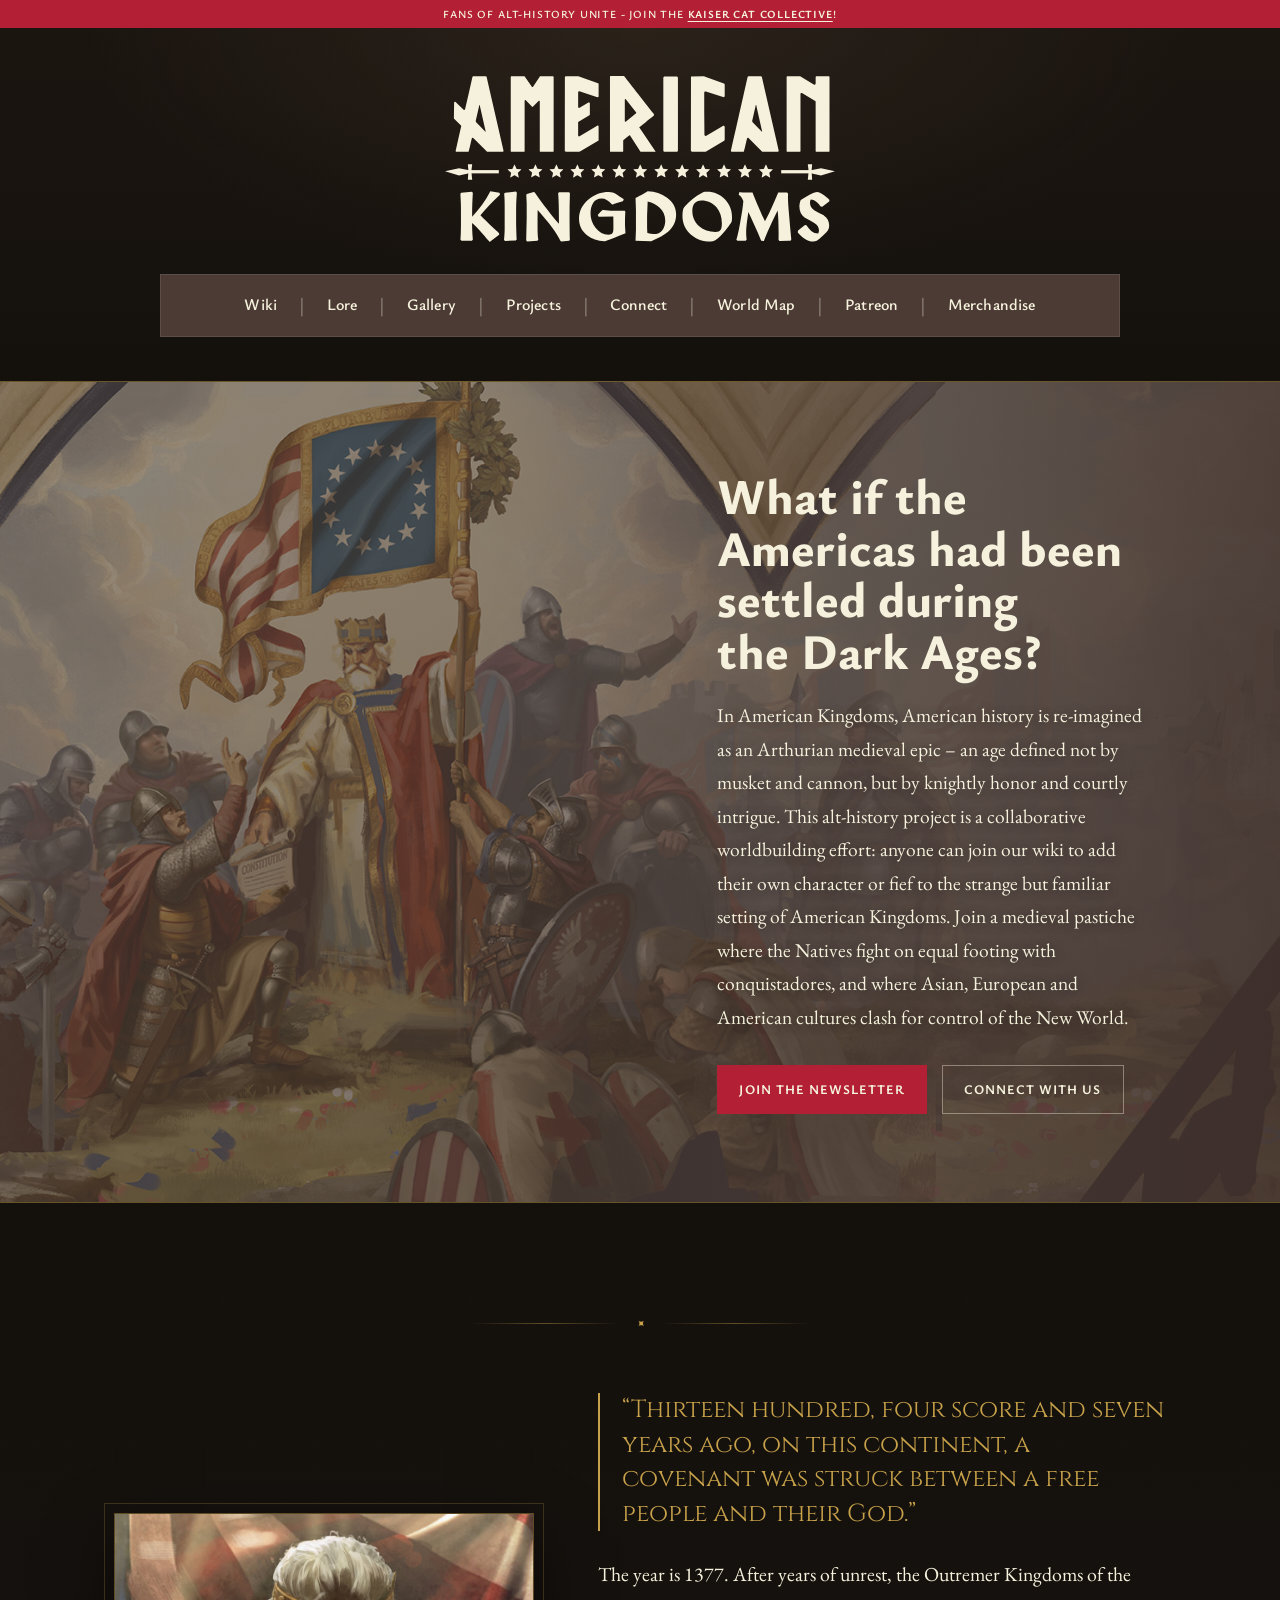
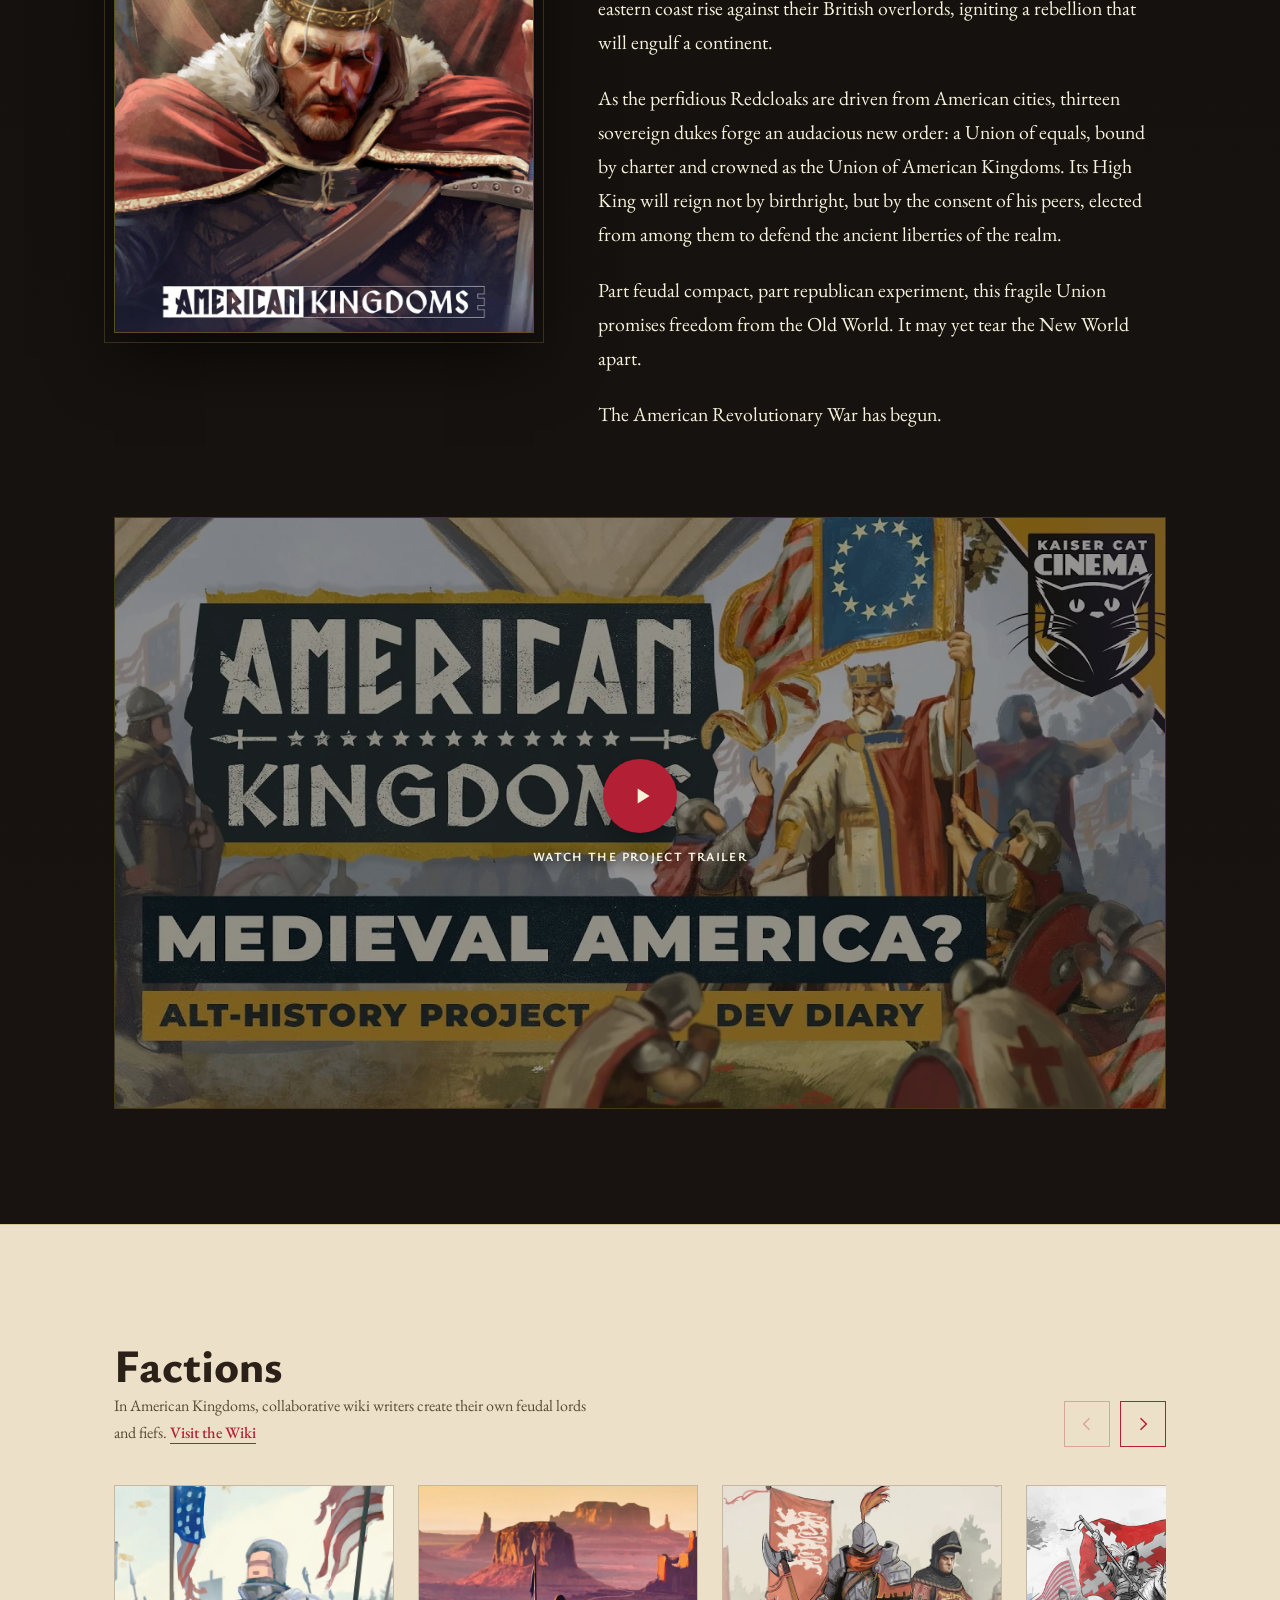
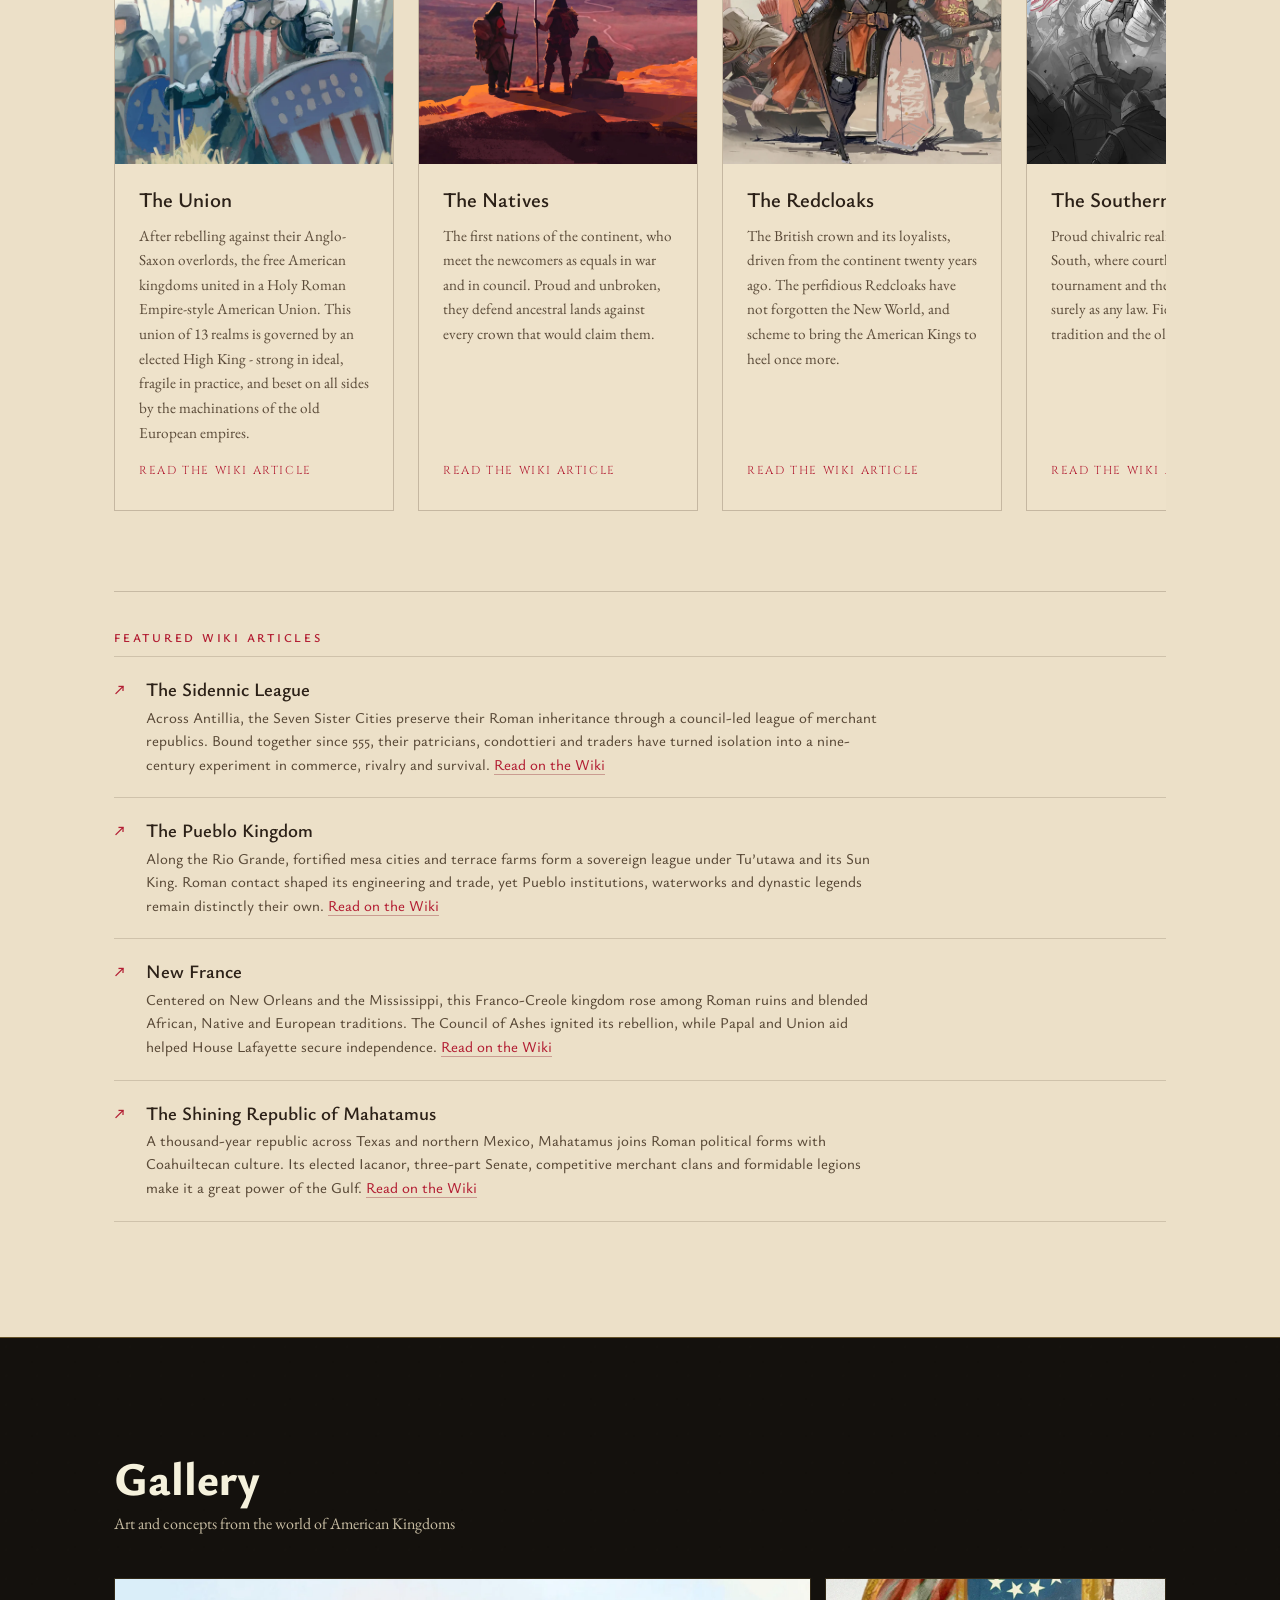
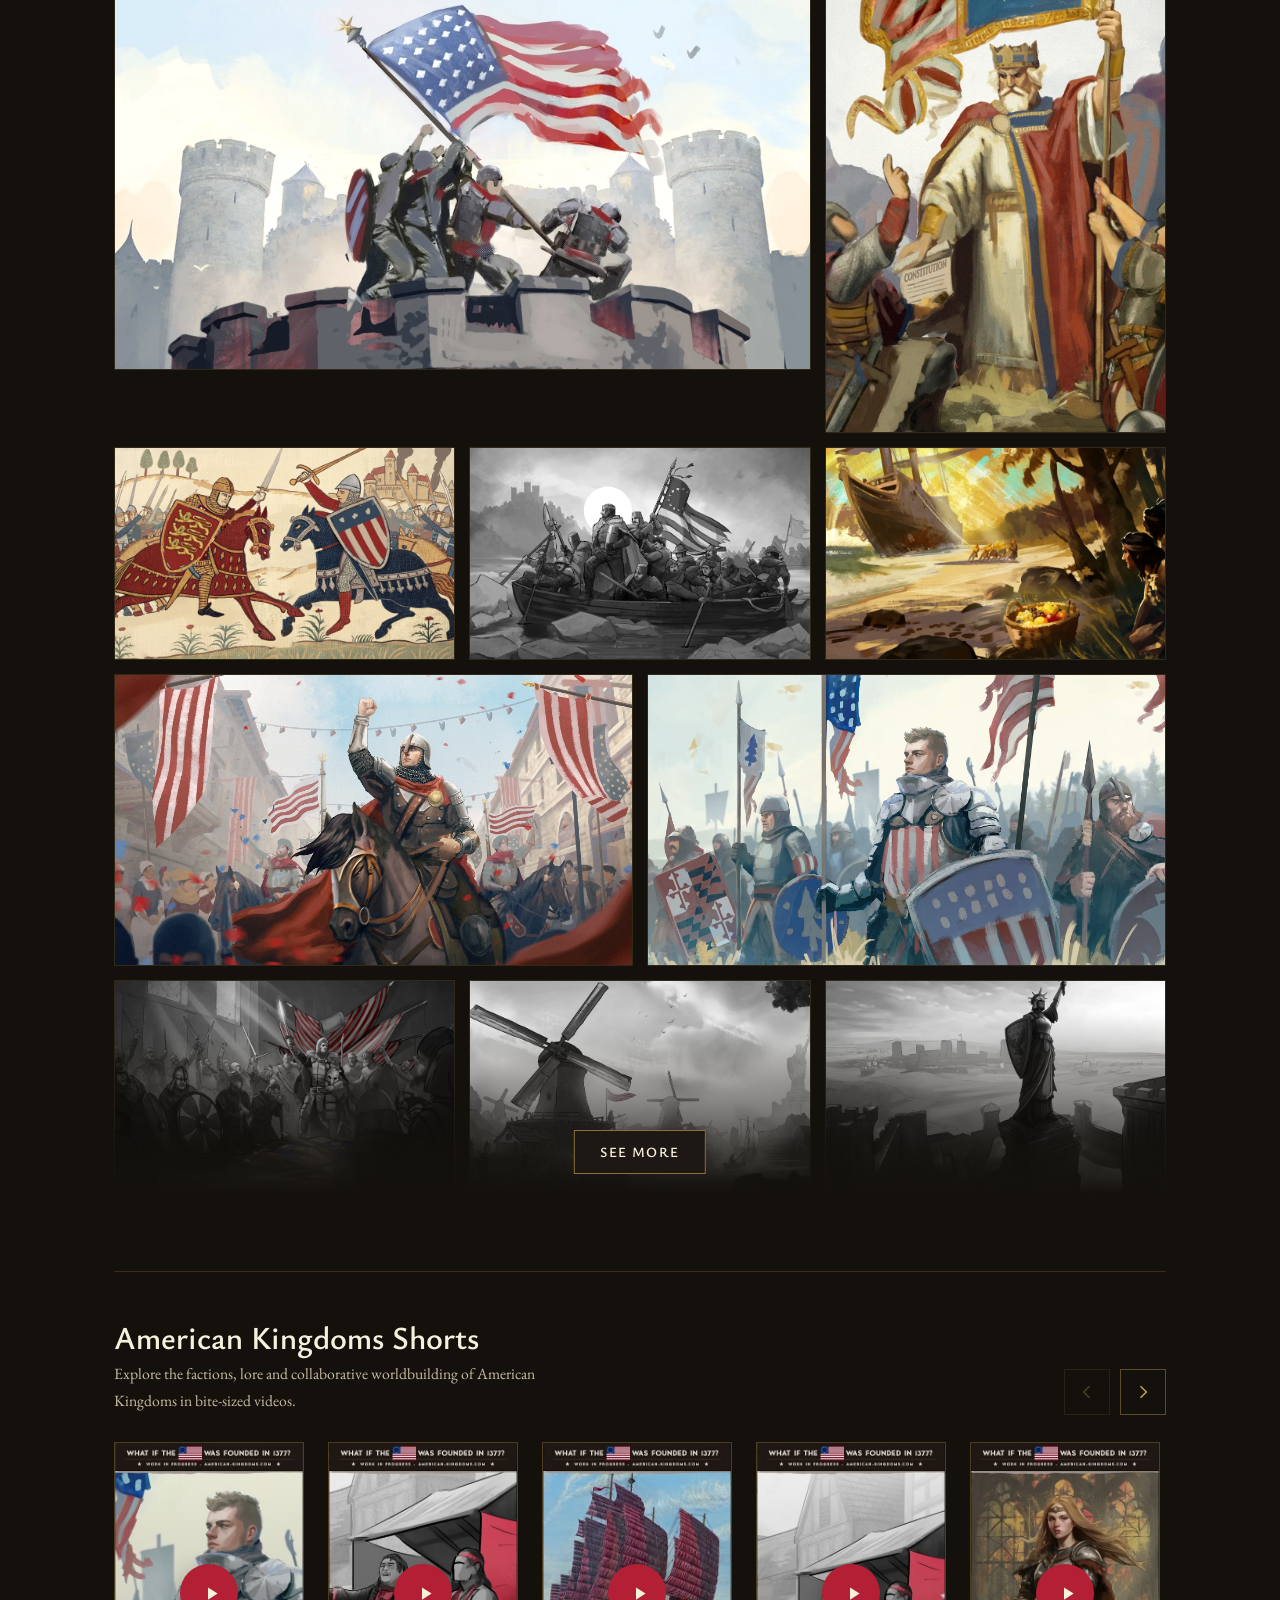
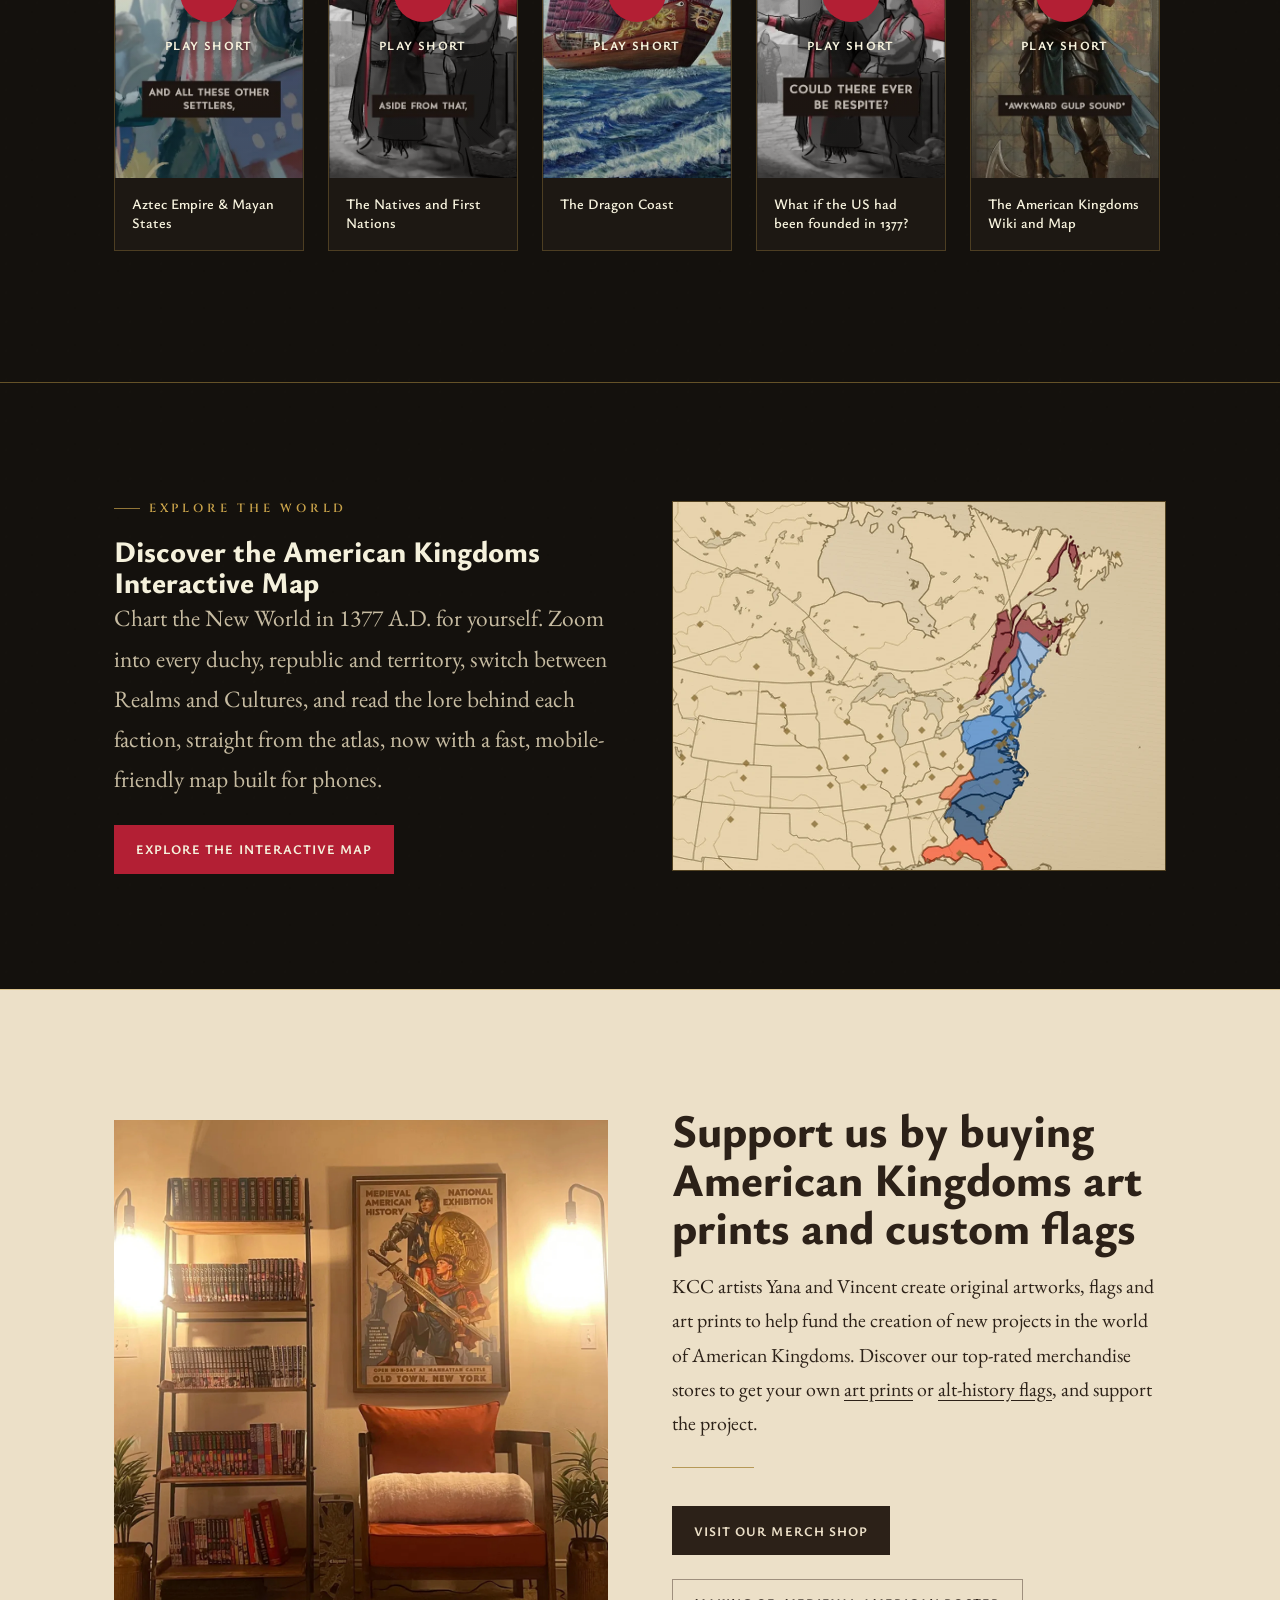
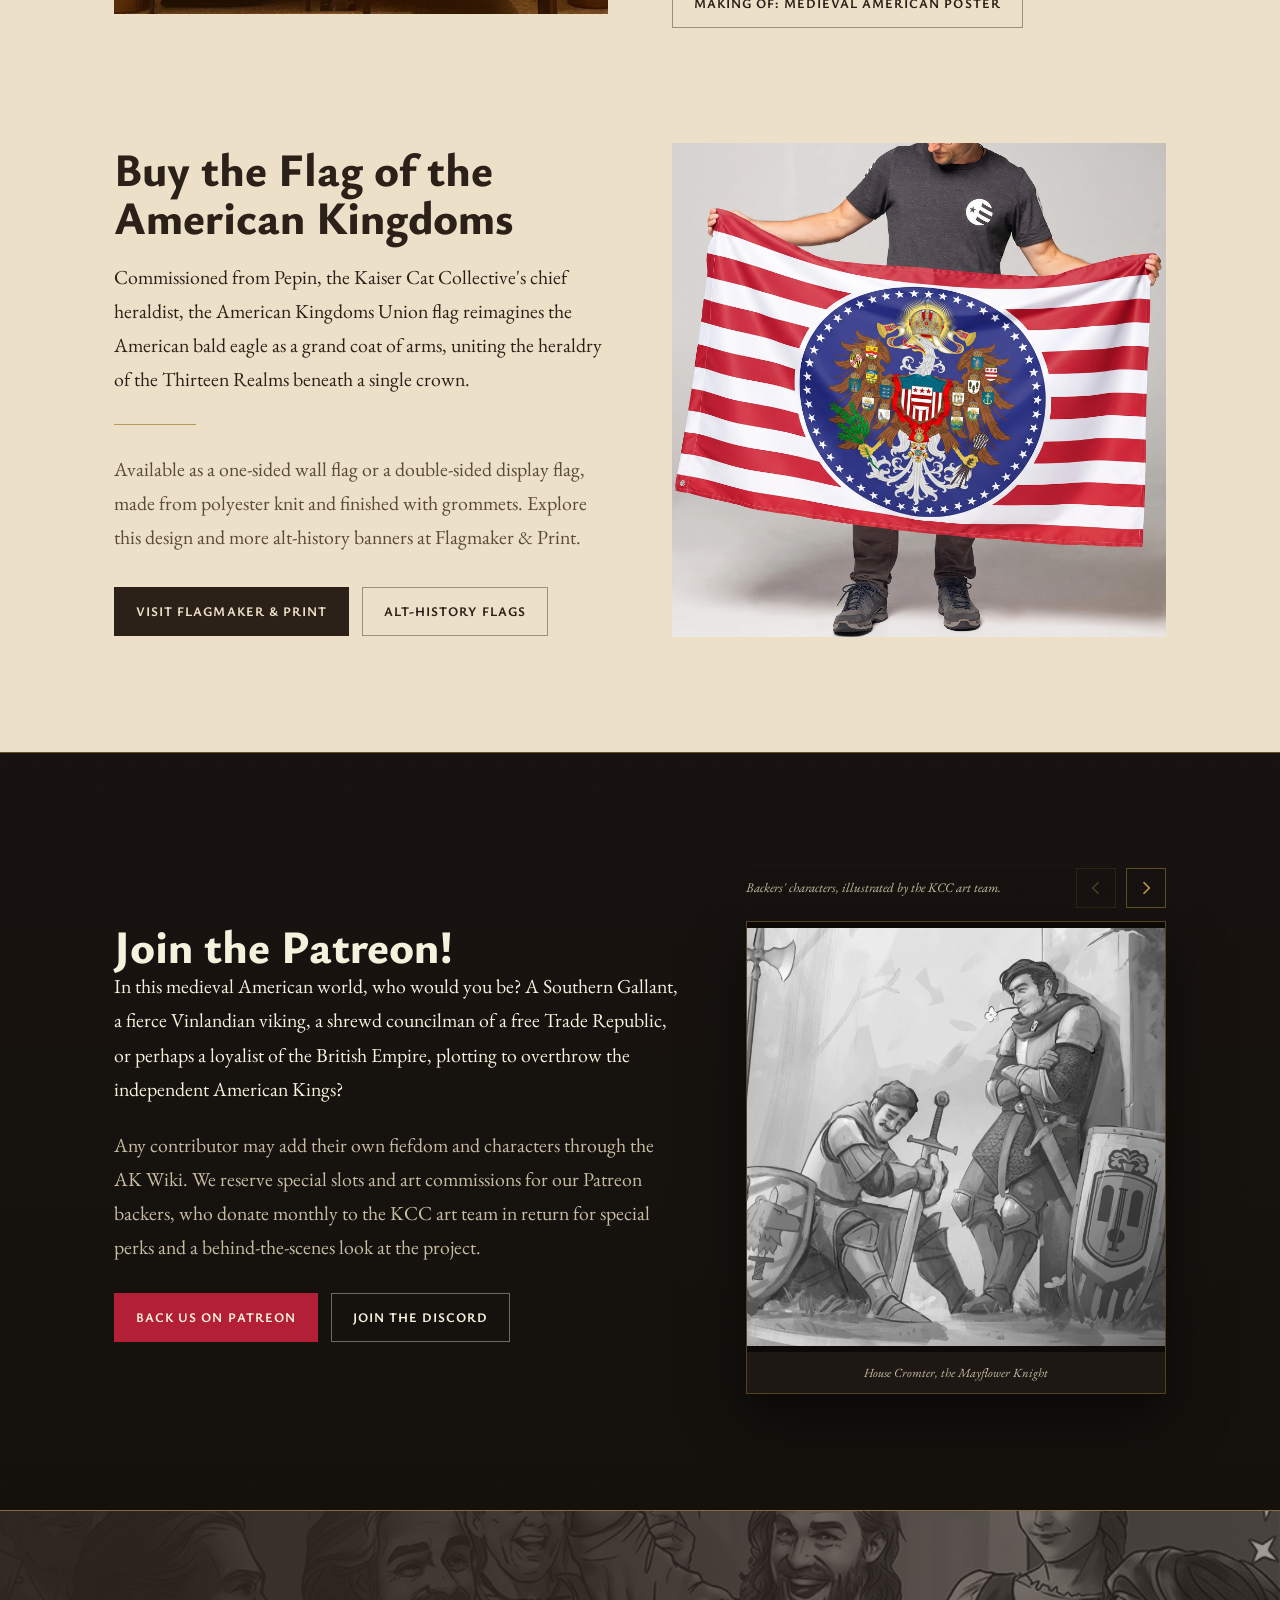
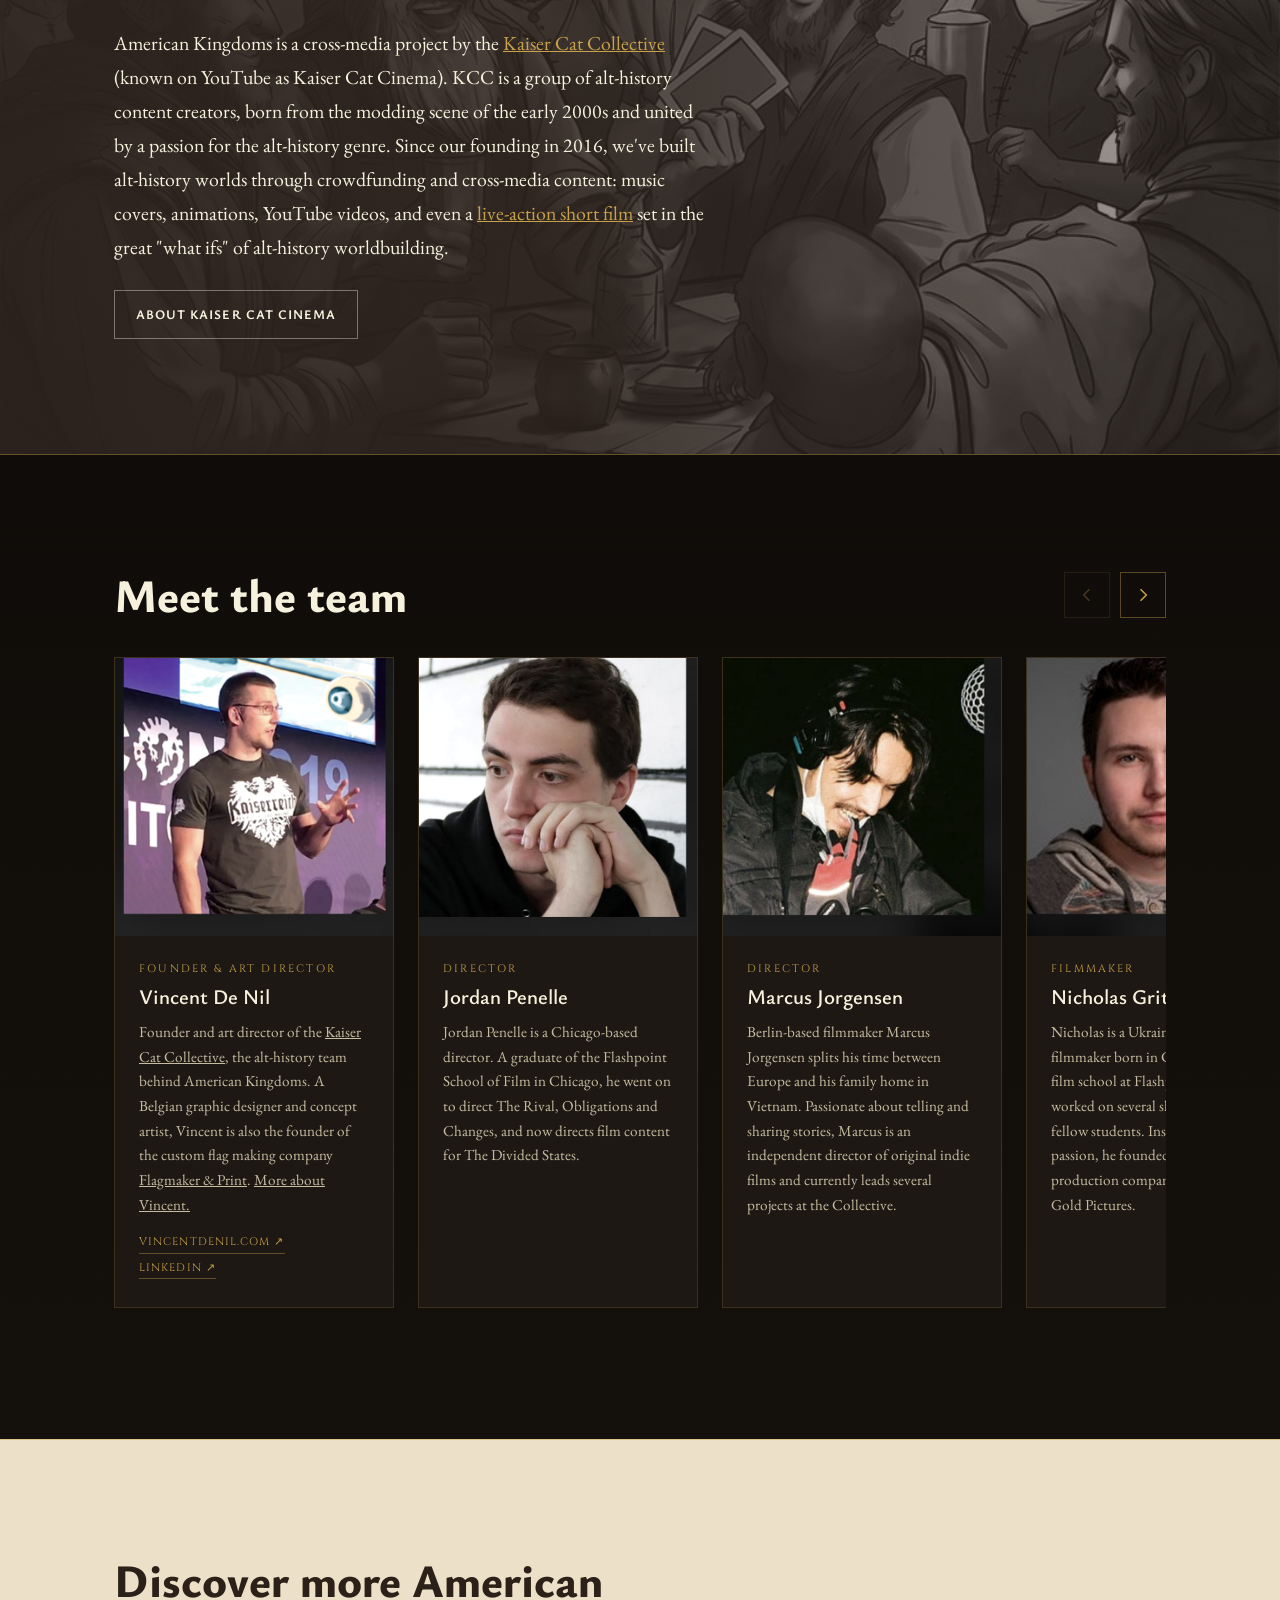
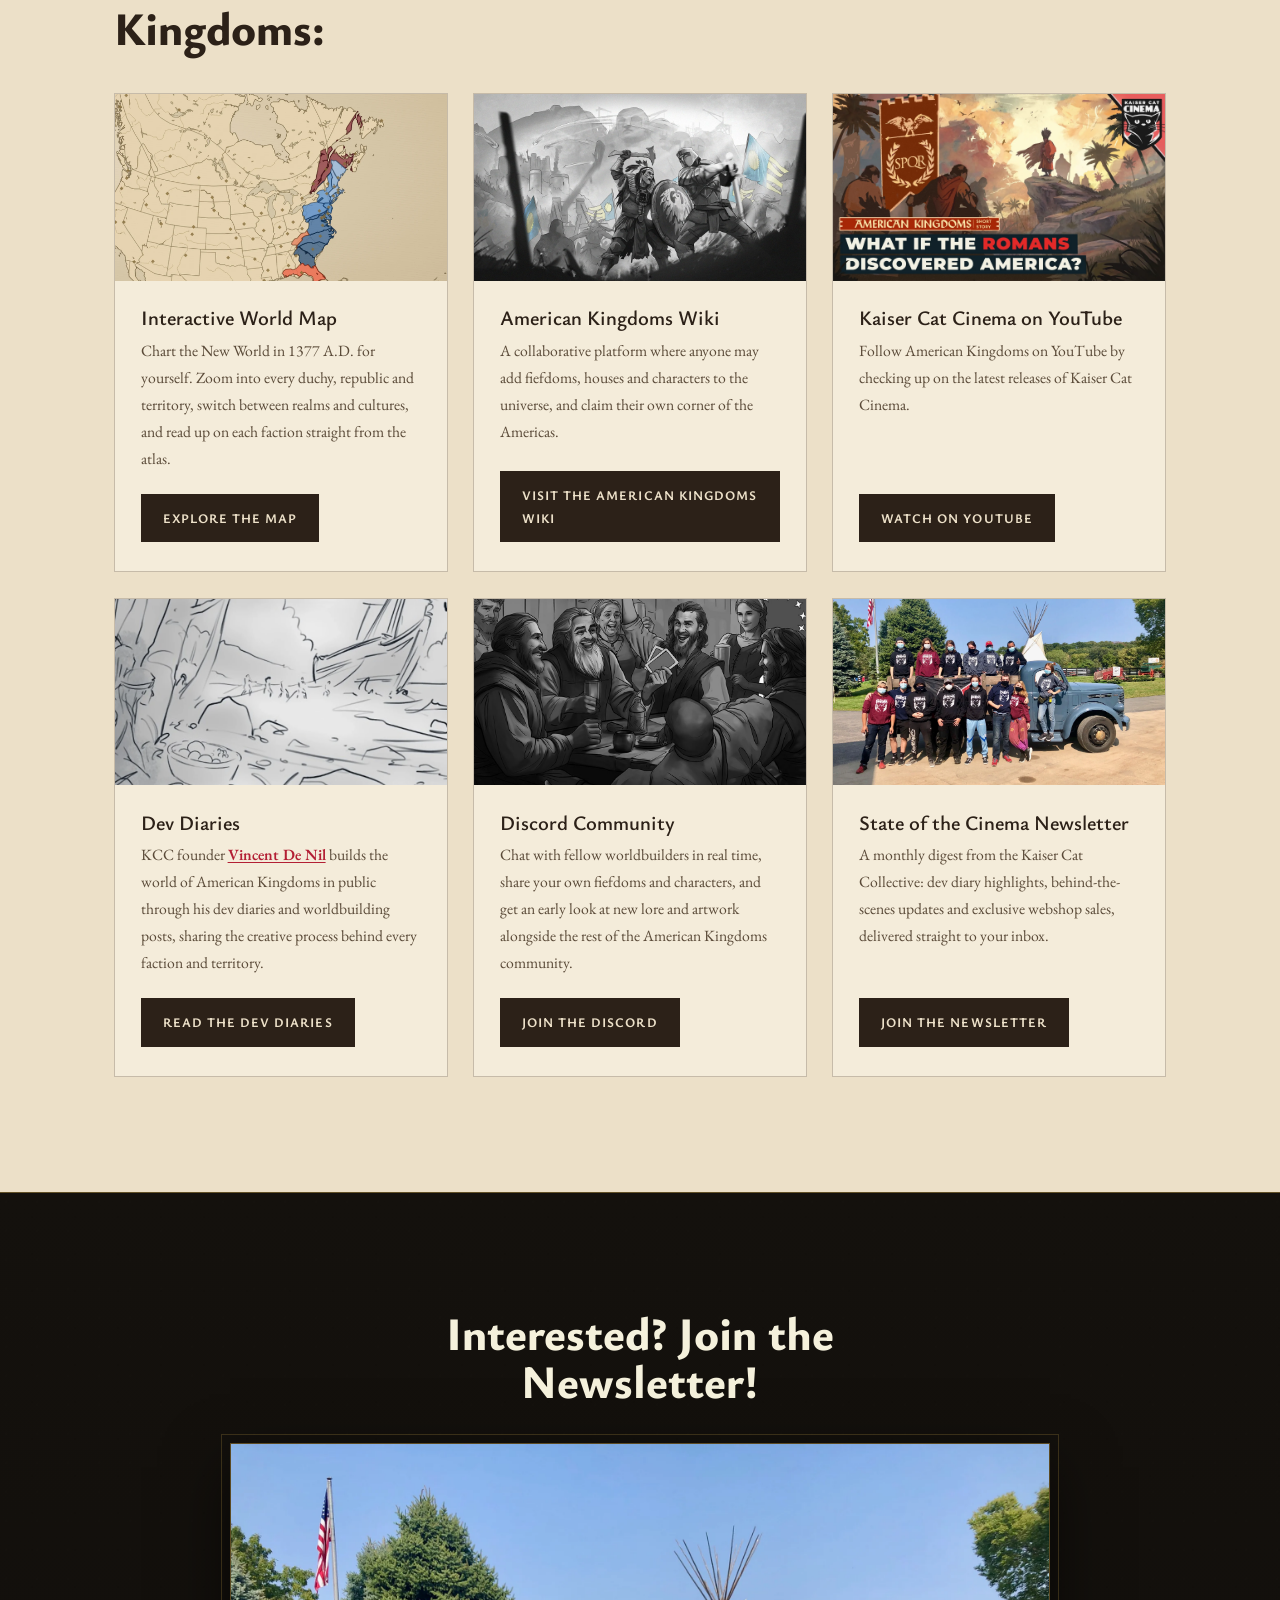
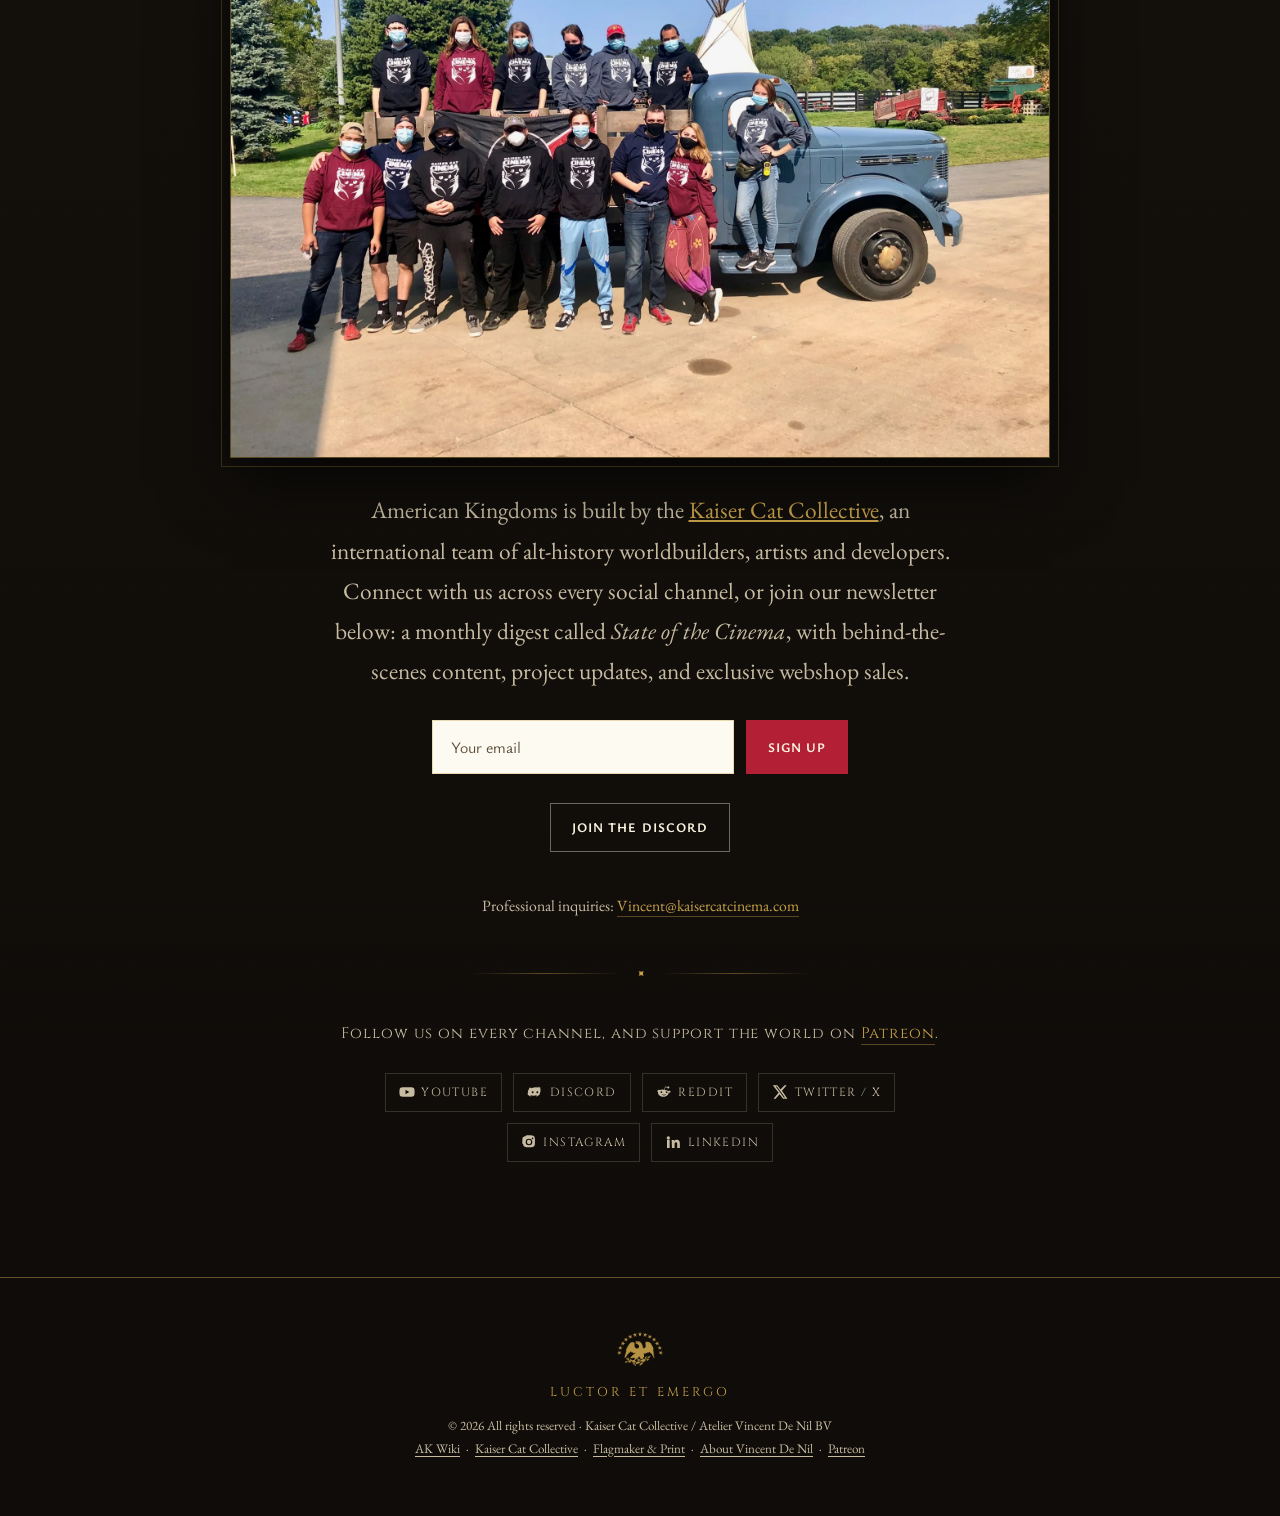
==== commit f6ff43d8: "Add homepage Map Promo section for the interactive atlas Adds a dedicated band between Gallery and A" ====
--- a/index.html
+++ b/index.html
@@ -4,8 +4,8 @@
   AMERICAN KINGDOMS  ·  american-kingdoms.com
   Kaiser Cat Collective / Atelier Vincent De Nil BV
   ──────────────────────────────────────────────────────────────────────
-  VERSION : 1.24.0
-  BUILD   : 2026-09-09
+  VERSION : 1.25.0
+  BUILD   : 2026-09-11
   CHANGELOG
     1.0.0  Full static rebuild (hand-coded) replacing the WordPress/
            Simply Static export. Hero, World, Factions, Gallery, Join,
@@ -117,6 +117,9 @@
            tighter East Coast crop, Dev Diaries & Newsletter split into
            standalone Dev Diaries and Newsletter cards, plus a new Discord
            Community card.
+    1.25.0 Added a dedicated Map Promo band between Gallery and Art Prints,
+           pairing an atlas screenshot with a direct call-to-action to the
+           new high-performance mobile map.
   ══════════════════════════════════════════════════════════════════════
 -->
 <html lang="en">
@@ -125,7 +128,7 @@
 <meta name="viewport" content="width=device-width, initial-scale=1">
 <title>American Kingdoms | What If America Had Known a Medieval Age?</title>
 <meta name="description" content="In American Kingdoms, American history is re-imagined as a medieval setting, an age defined not by musket and cannon, but by knightly honour and courtly intrigue. A collaborative alt-history world by Kaiser Cat Cinema.">
-<link rel="icon" href="assets/favicon.png">
+<link rel="icon" type="image/png" href="assets/favicon.png?v=2">
 <meta name="theme-color" content="#14110d">
 <meta name="version" content="1.24.0">
 
@@ -383,6 +386,16 @@
 .g-half{grid-column:span 4;aspect-ratio:1/1}
 .g-third{grid-column:span 4;aspect-ratio:16/10}
 .g-landscape{grid-column:span 6;aspect-ratio:16/9}
+
+/* --- Map promo band --- */
+#map-promo{border-top:1px solid rgba(200,162,74,.45)}
+.map-promo-grid{display:grid;grid-template-columns:repeat(2,minmax(0,1fr));gap:clamp(2rem,5vw,4rem);align-items:center}
+.map-promo-copy p{color:var(--cream-dim)}
+.map-promo-art{display:block;margin:0;position:relative;min-width:0;width:100%;aspect-ratio:4/3;overflow:hidden;border:1px solid rgba(200,162,74,.35)}
+.map-promo-art img{width:100%;height:100%;object-fit:cover;object-position:center;transition:transform .5s ease}
+.map-promo-art:hover img,.map-promo-art:focus-visible img{transform:scale(1.05)}
+.map-promo-art:focus-visible{outline:2px solid var(--gold);outline-offset:3px}
+@media(max-width:760px){.map-promo-grid{grid-template-columns:1fr}.map-promo-art{order:-1;aspect-ratio:16/10}}
 
 /* --- Art prints feature --- */
 .prints{background:var(--parch);color:var(--parch-ink)}
@@ -988,6 +1001,21 @@
         </figure>
       </div>
     </div>
+  </div>
+</section>
+
+<!-- ============================ MAP PROMO ============================ -->
+<section class="plate sec-pad map-promo" id="map-promo">
+  <div class="wrap map-promo-grid">
+    <div class="map-promo-copy">
+      <div class="eyebrow">Explore the World</div>
+      <h2>Discover the American Kingdoms Interactive Map</h2>
+      <p class="lead">Chart the New World in 1377 A.D. for yourself. Zoom into every duchy, republic and territory, switch between Realms and Cultures, and read the lore behind each faction, straight from the atlas, now with a fast, mobile-friendly map built for phones.</p>
+      <a class="btn btn-primary" href="/medieval-america-map/">Explore the Interactive Map</a>
+    </div>
+    <a class="map-promo-art" href="/medieval-america-map/" aria-label="Open the American Kingdoms Interactive Map">
+      <img src="assets/editorial/explore-atlas.webp" alt="Interactive alt-history map of the New World in 1377 A.D., focused on the thirteen East Coast colonies coloured by realm" loading="lazy">
+    </a>
   </div>
 </section>
 
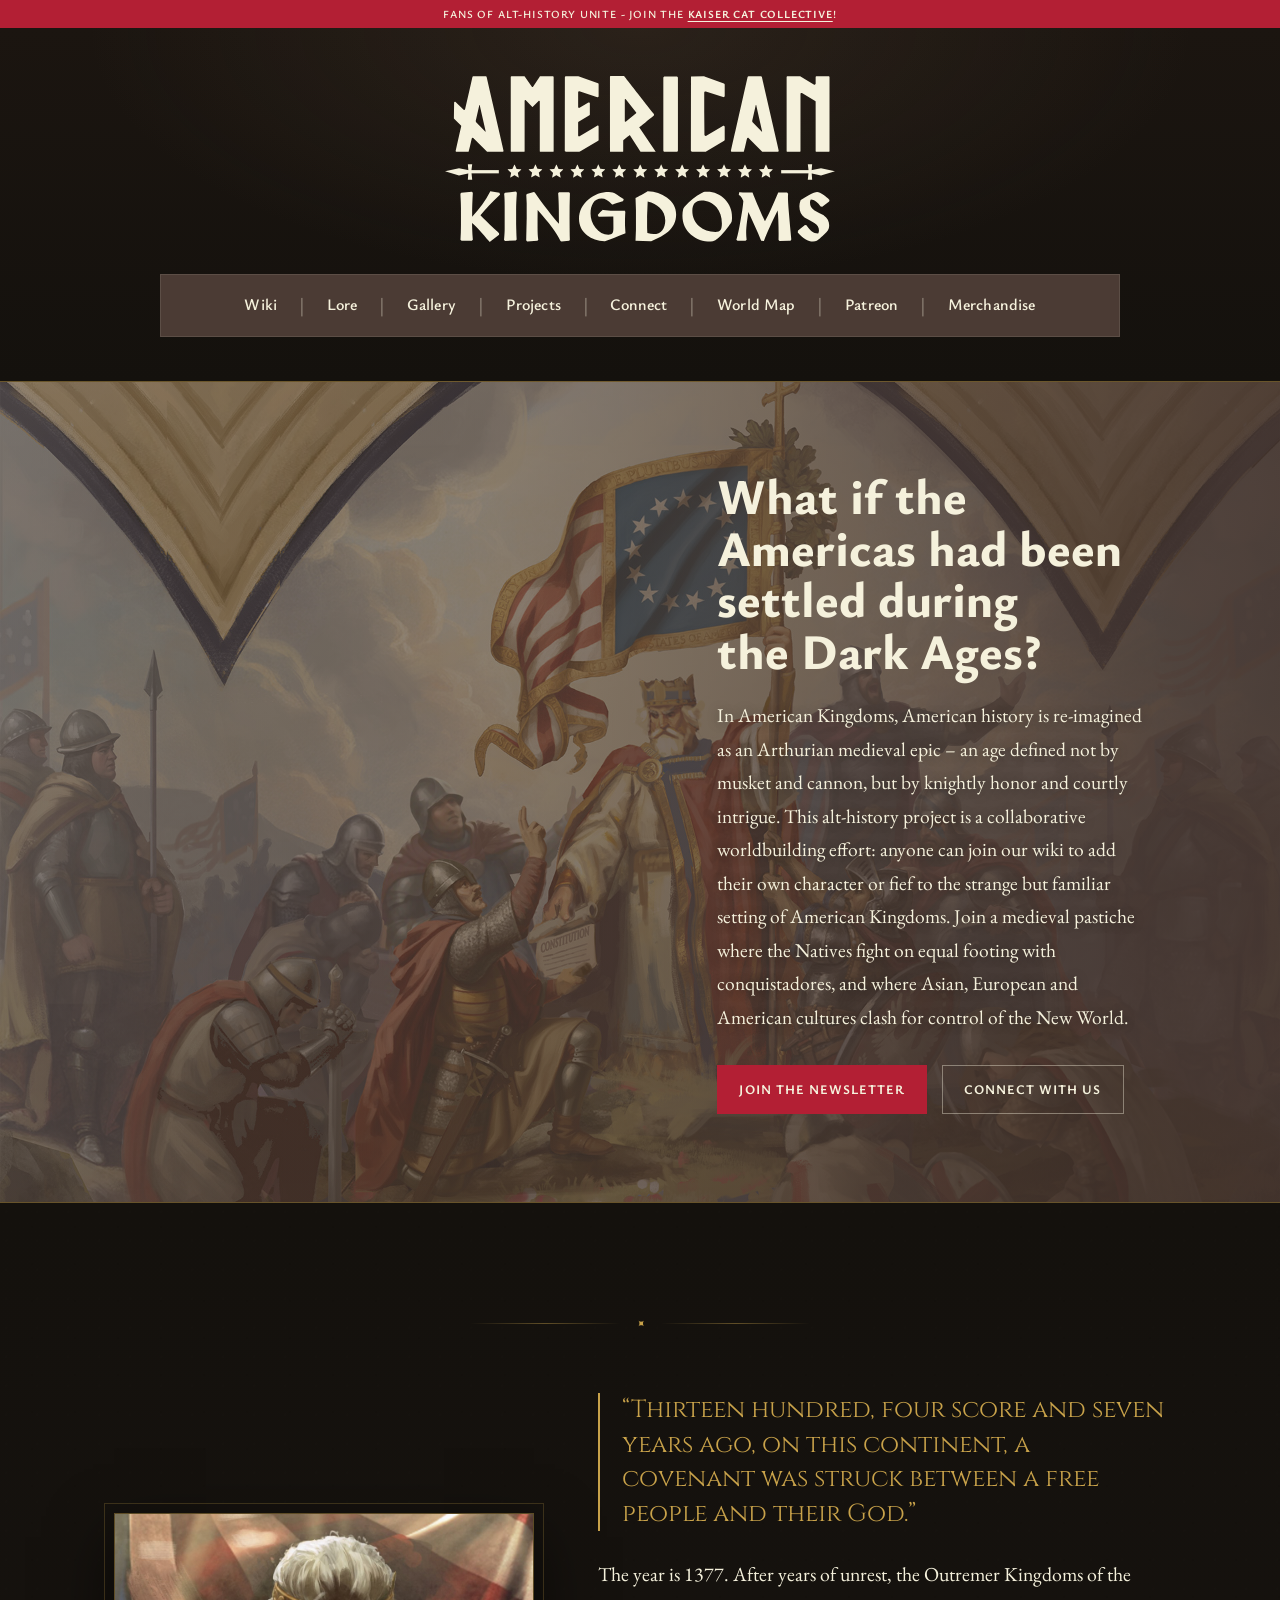
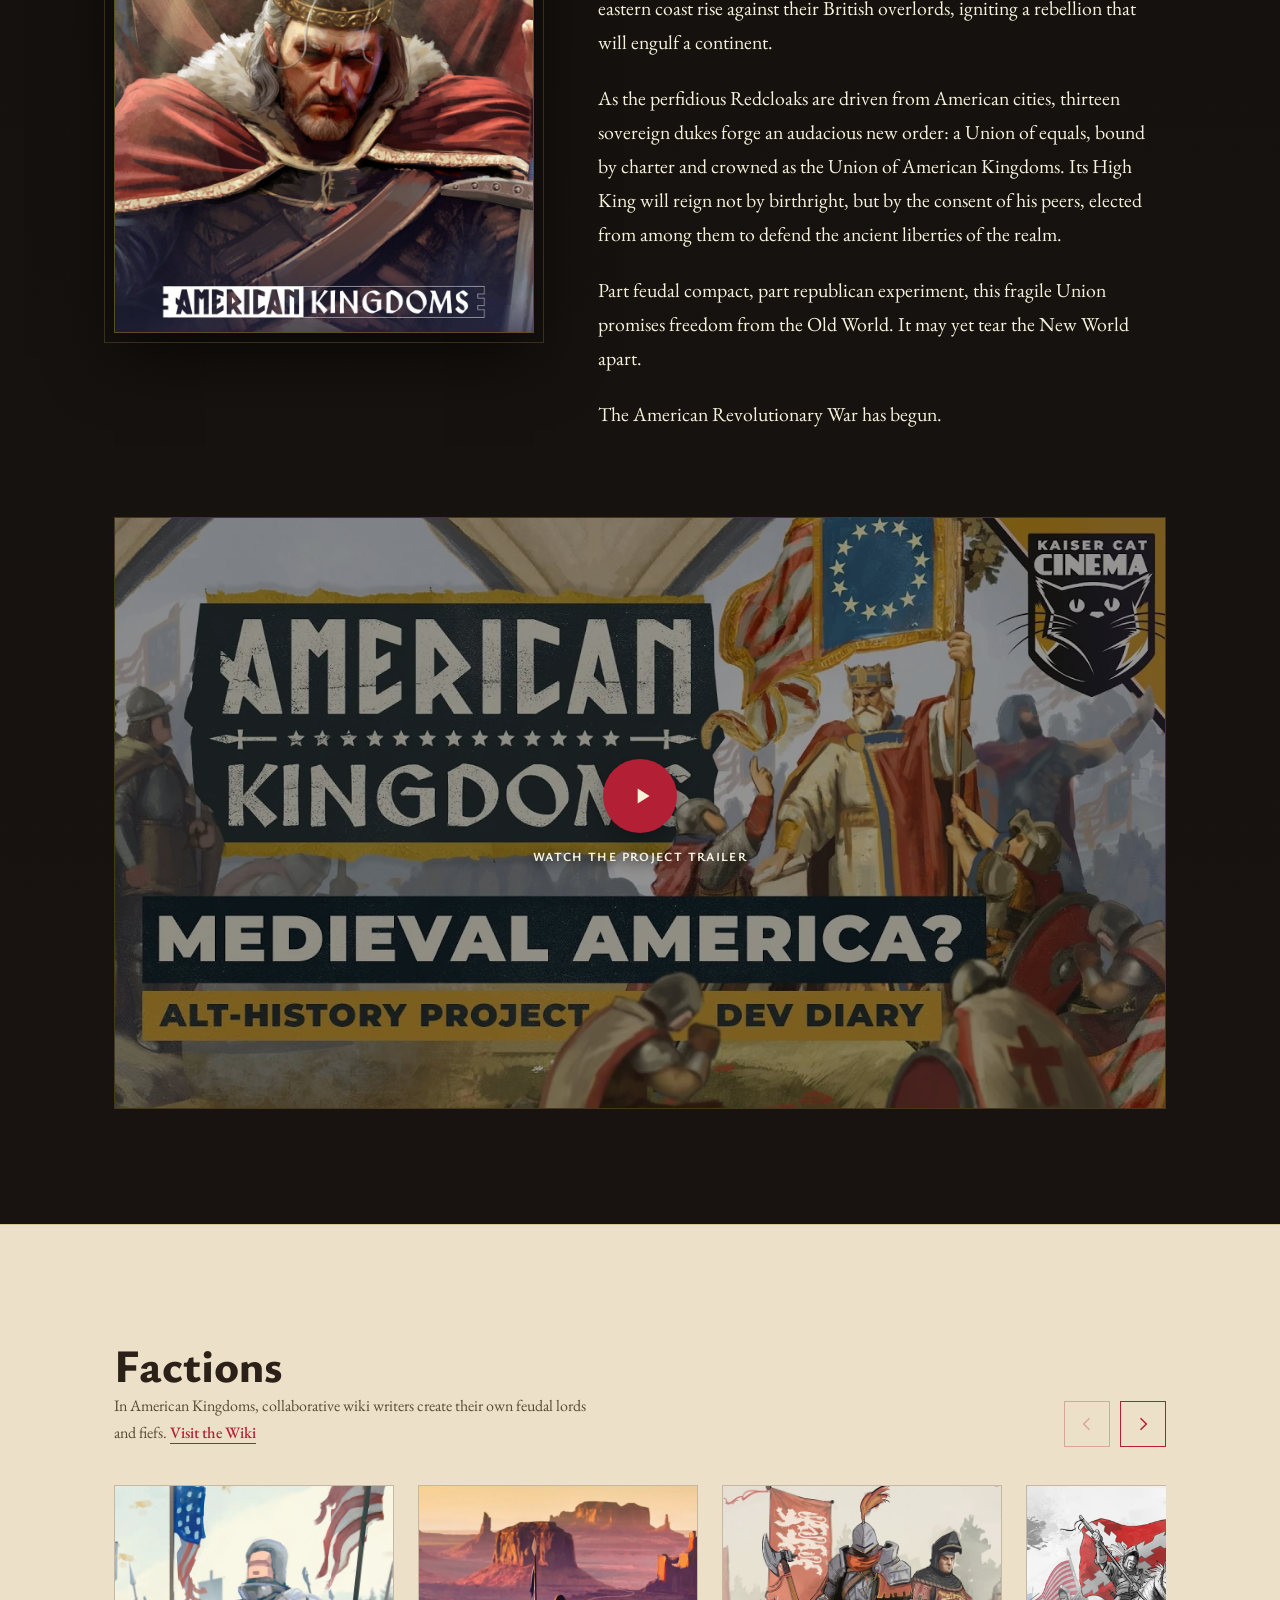
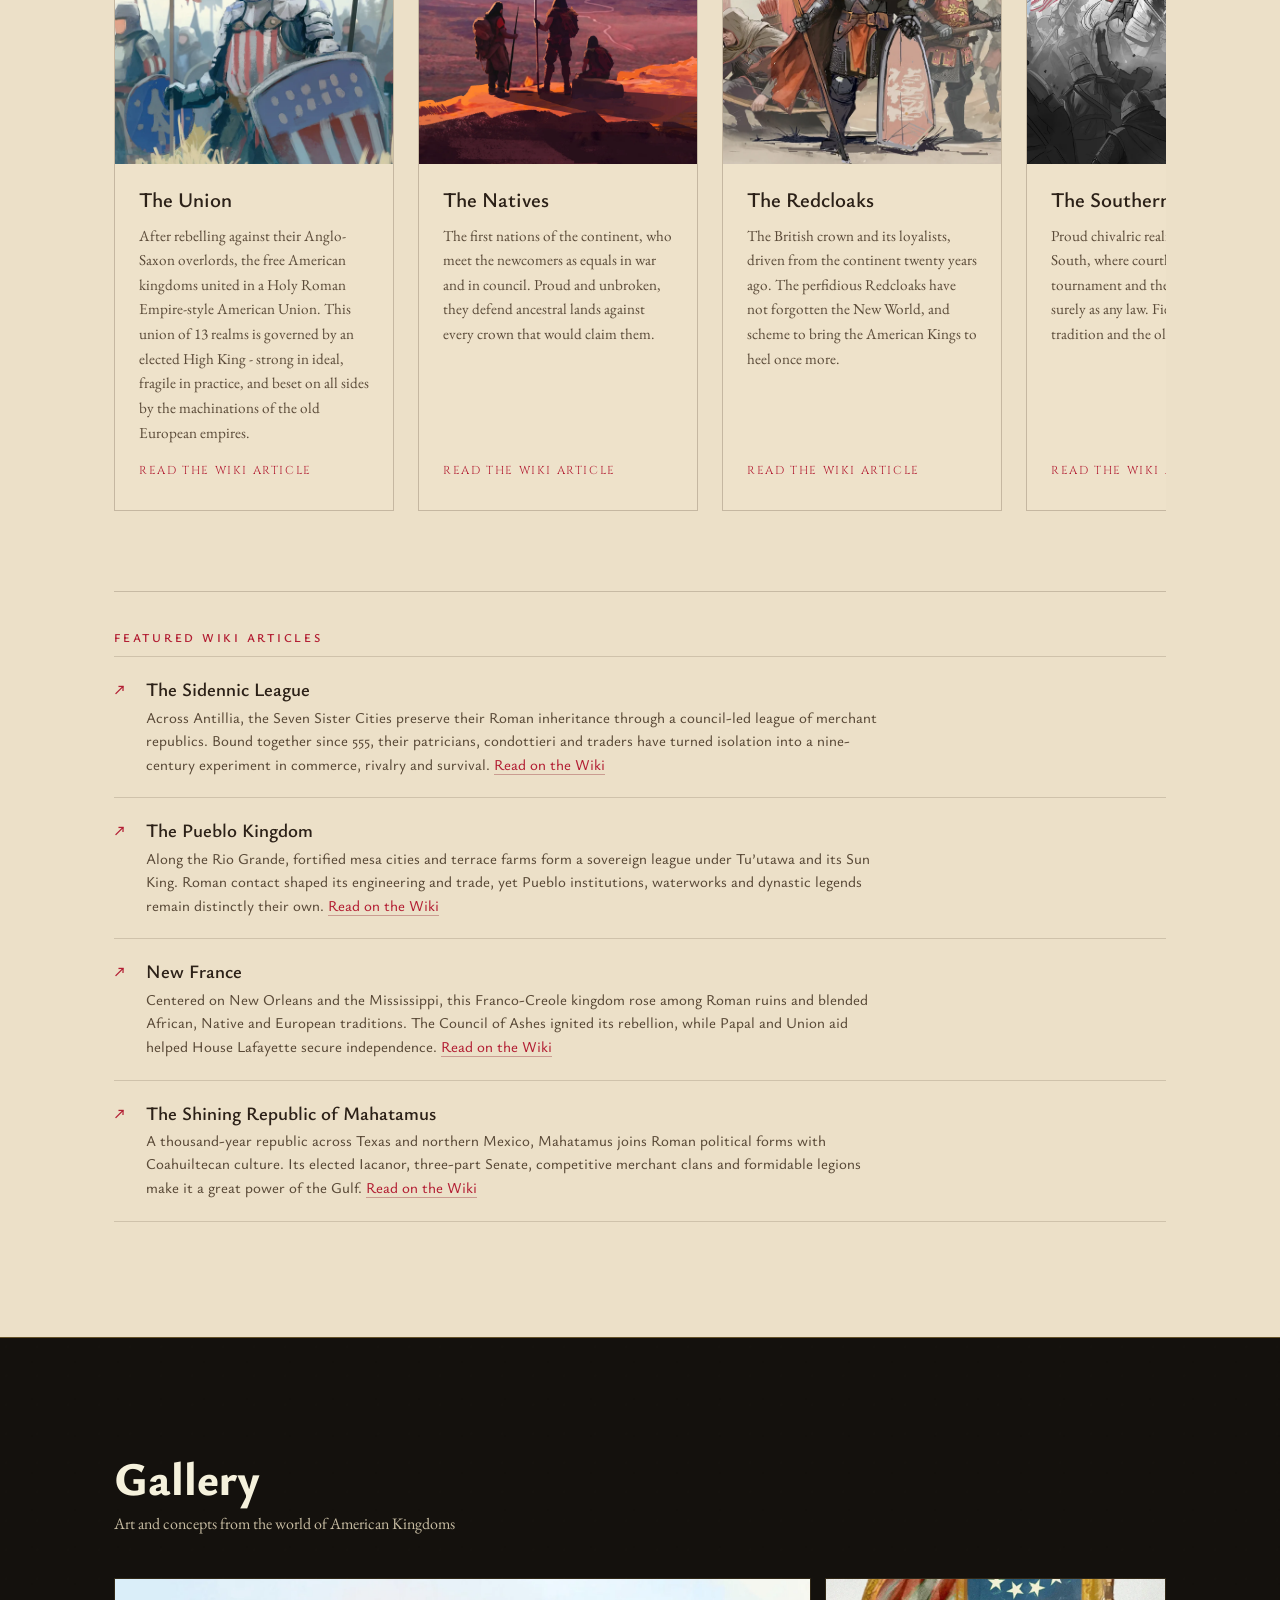
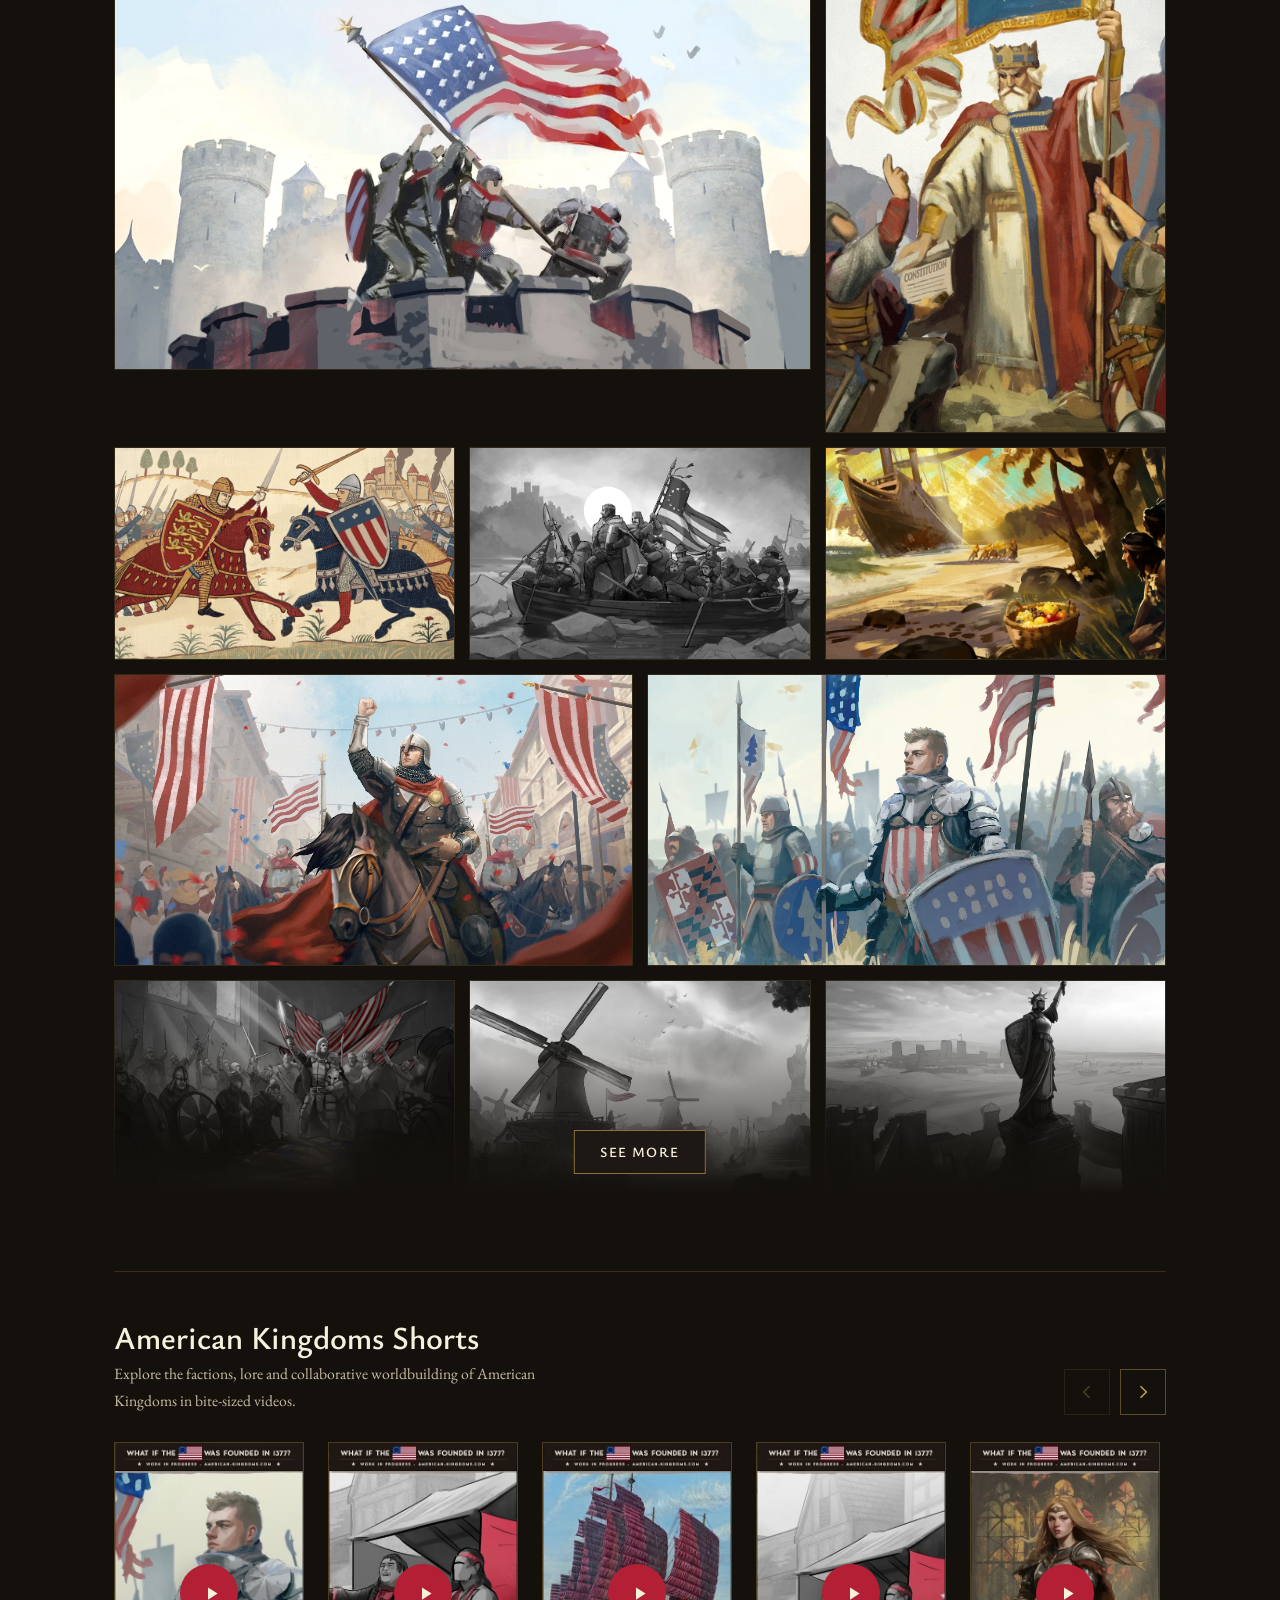
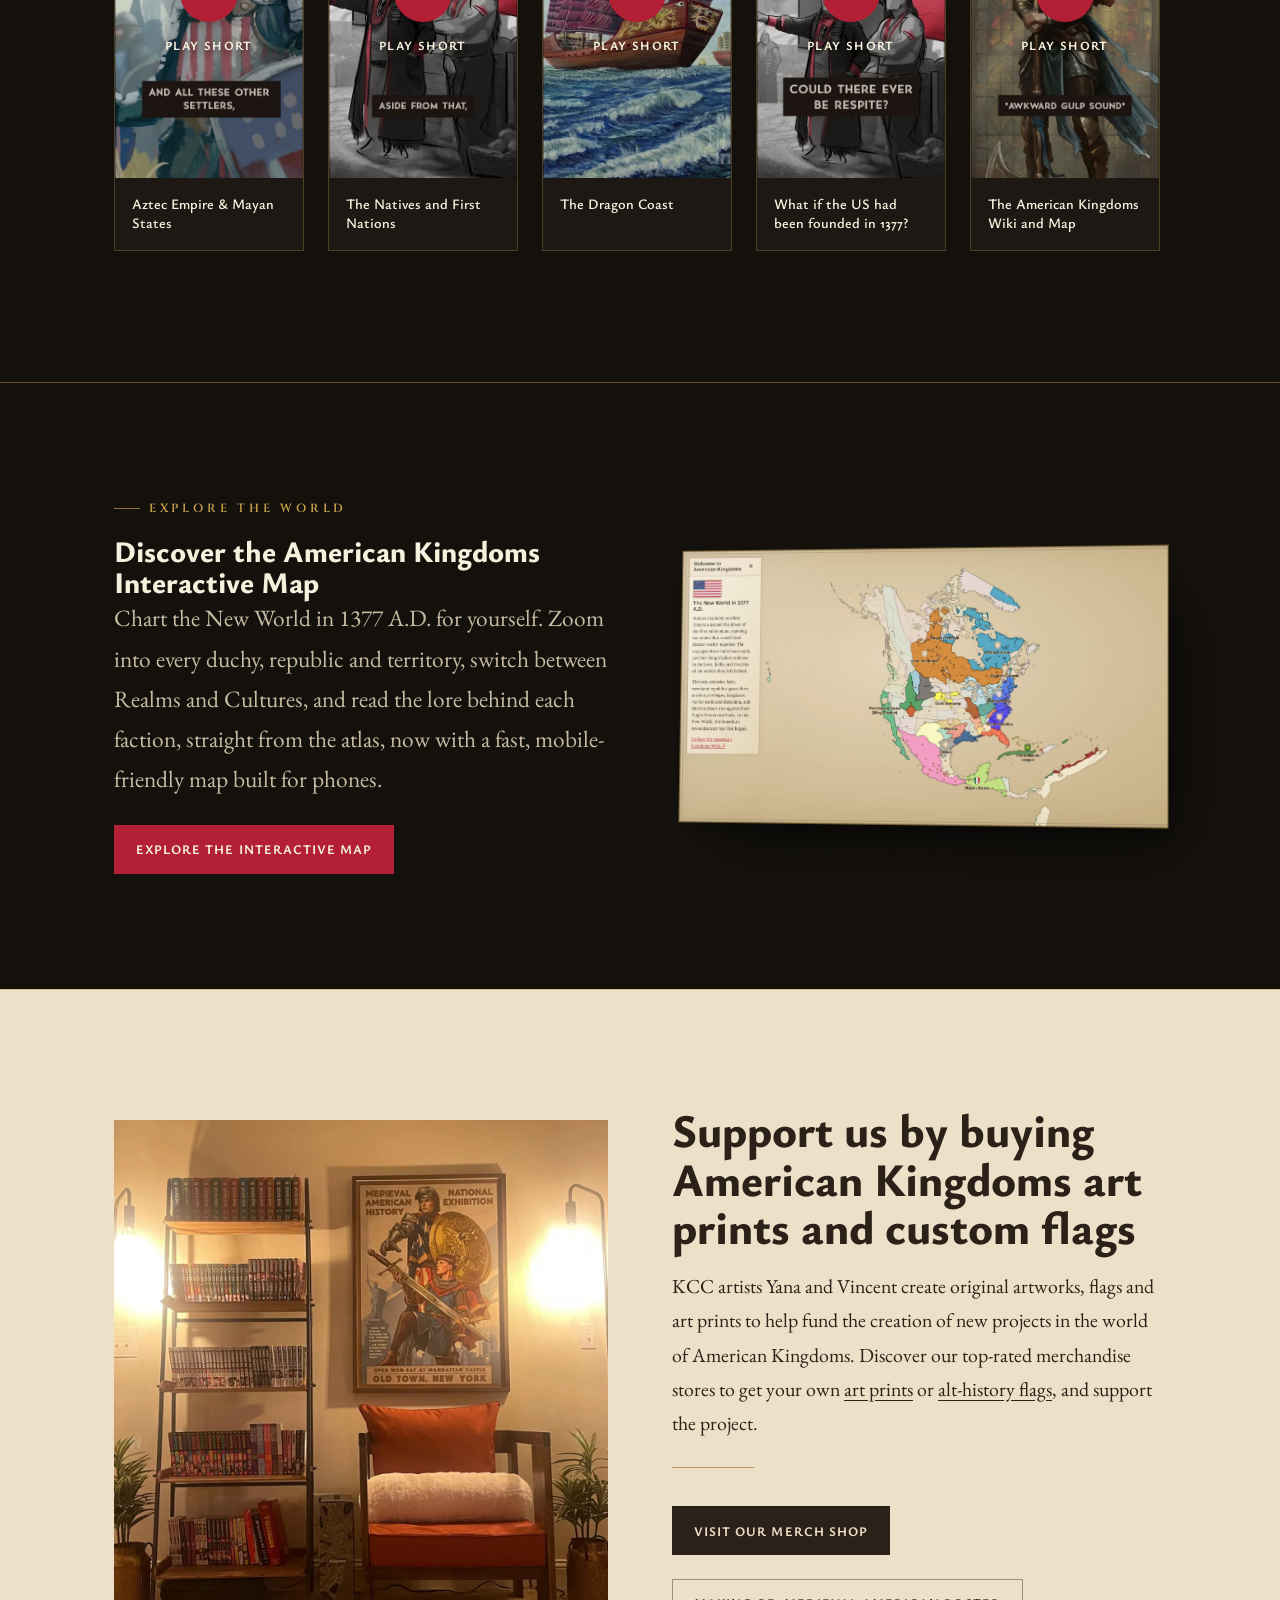
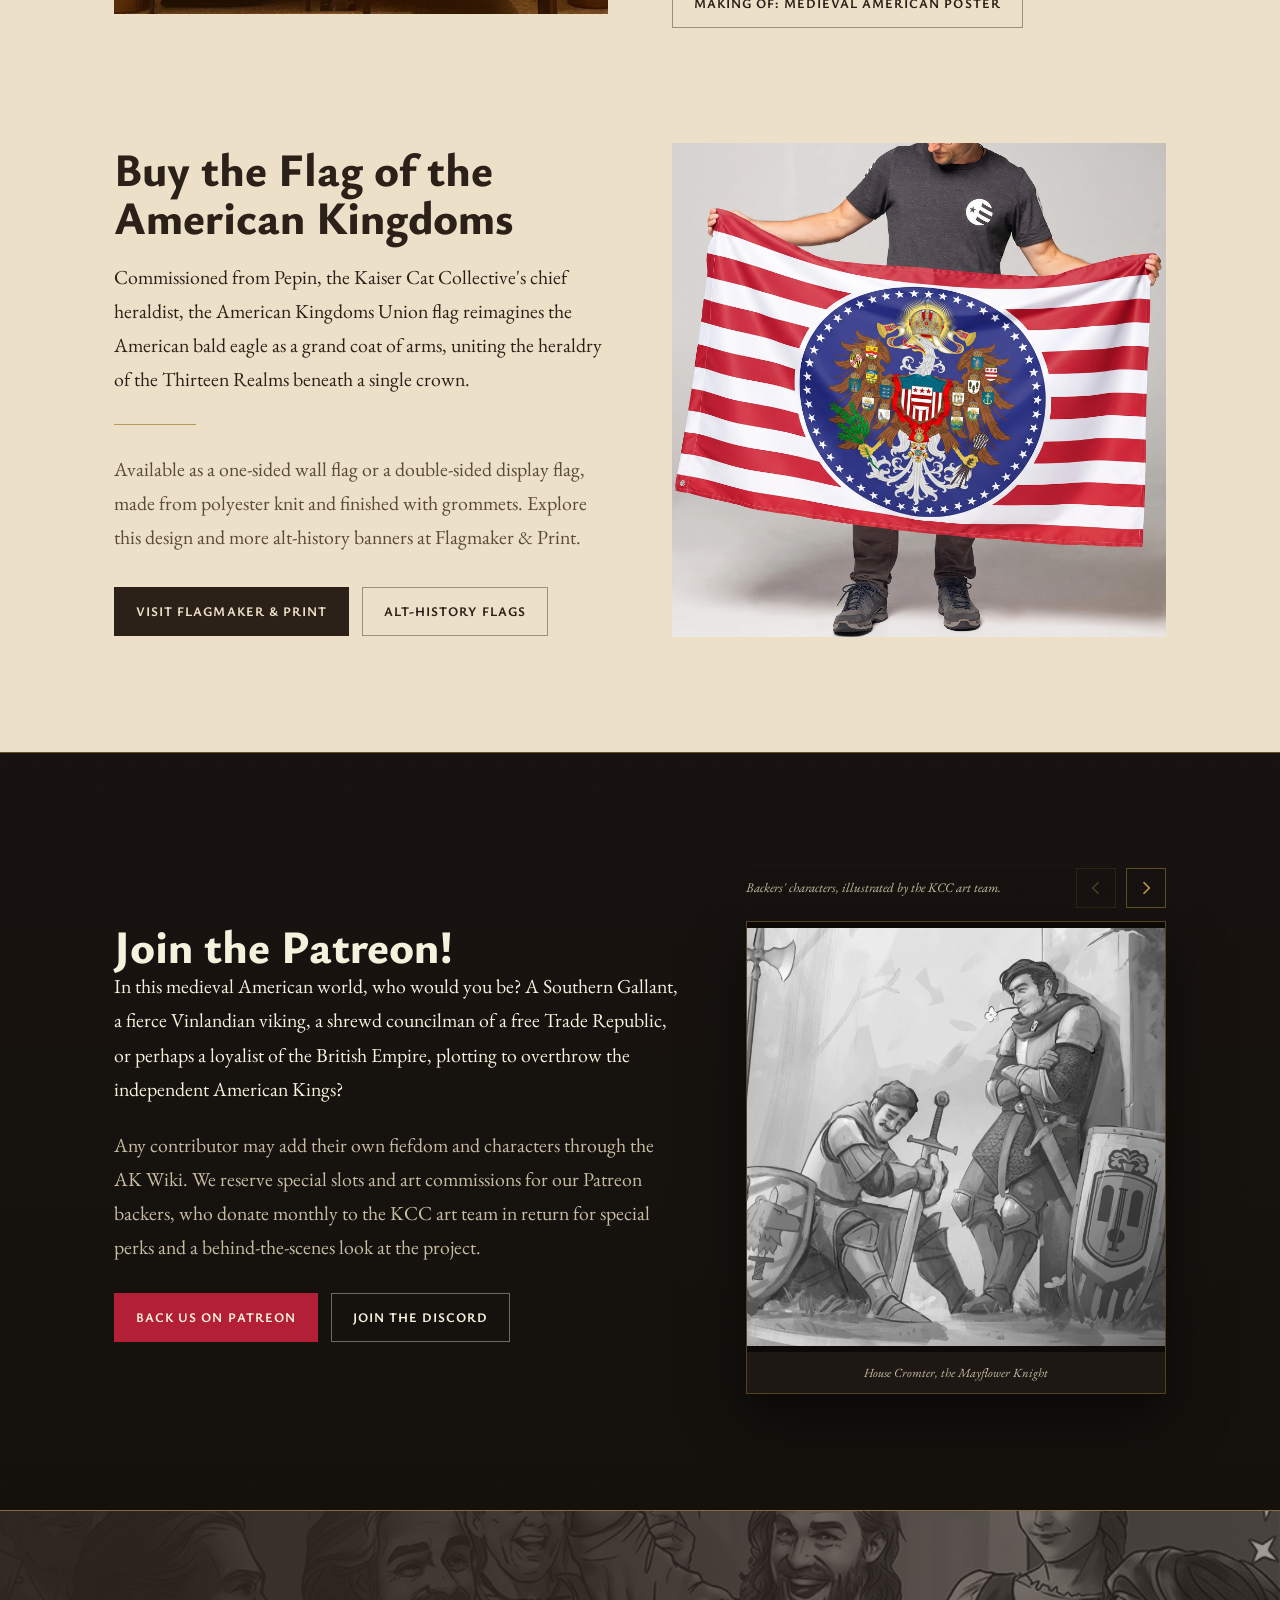
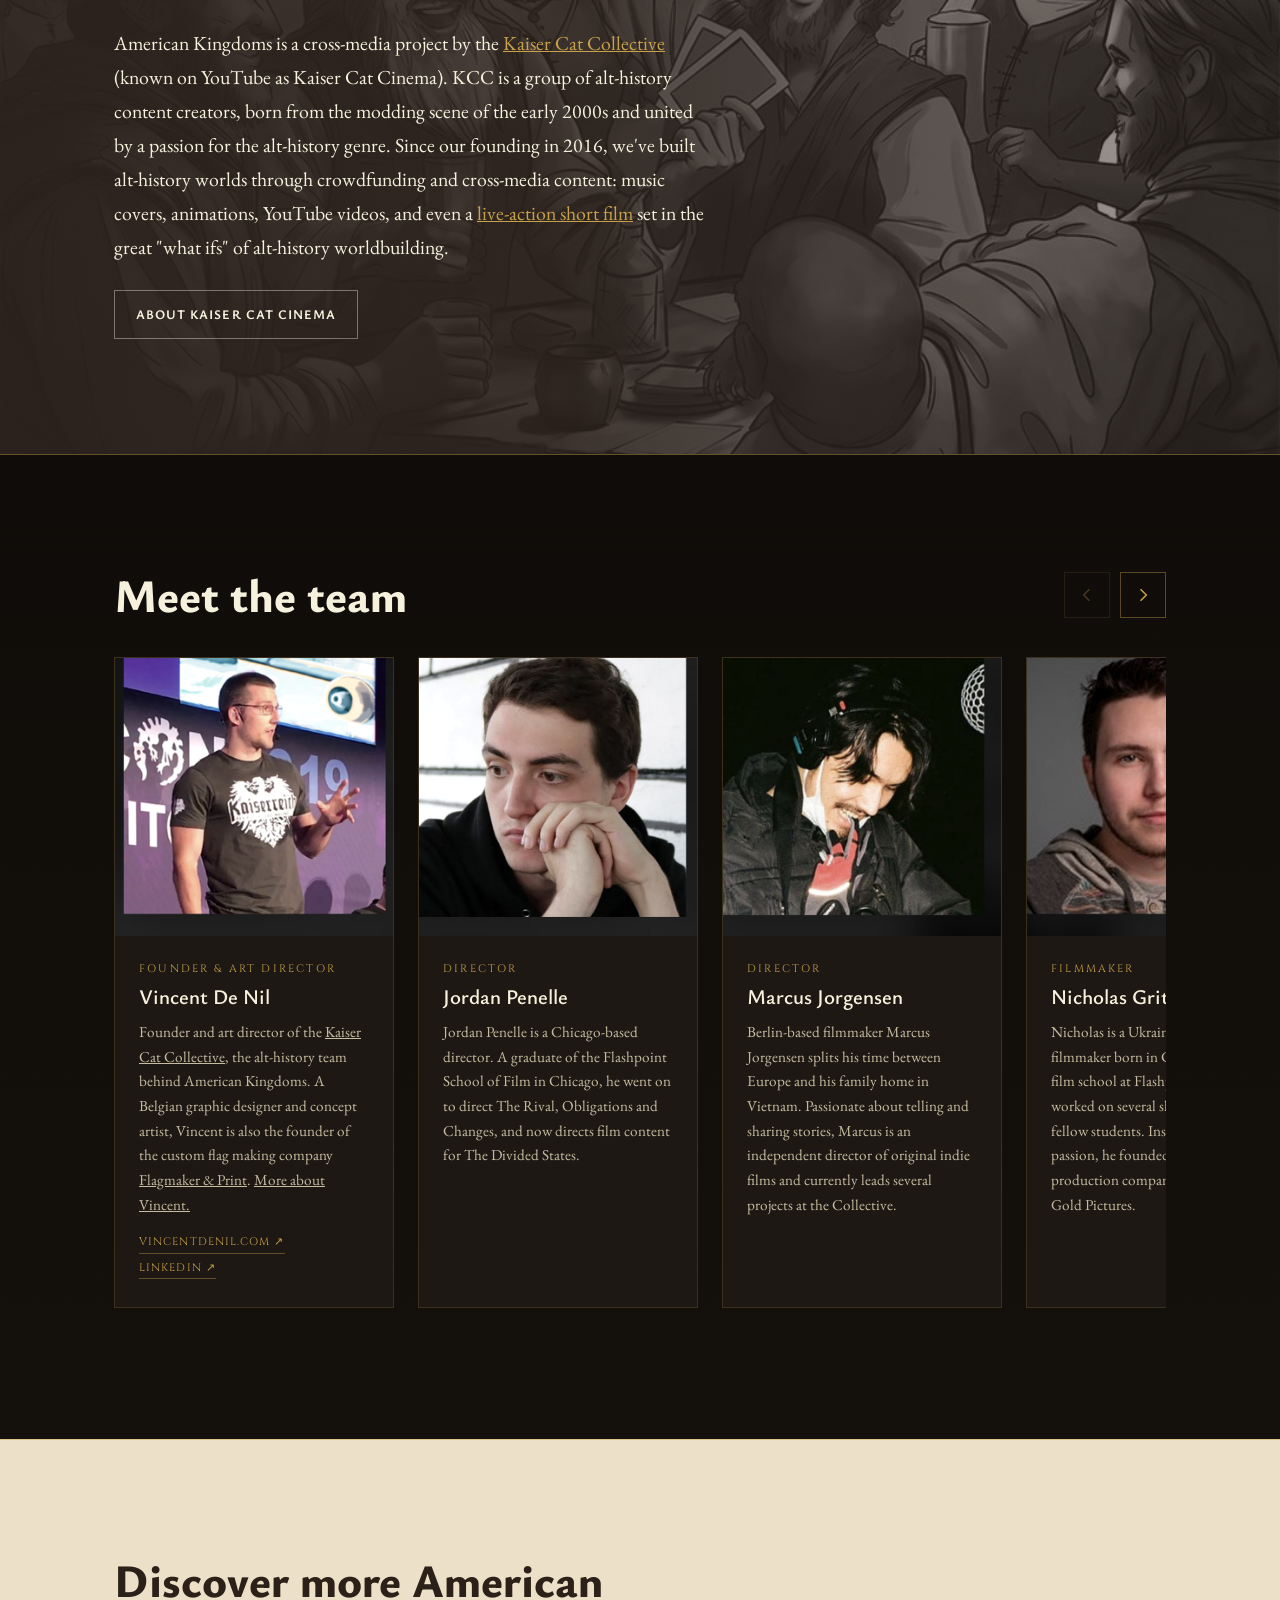
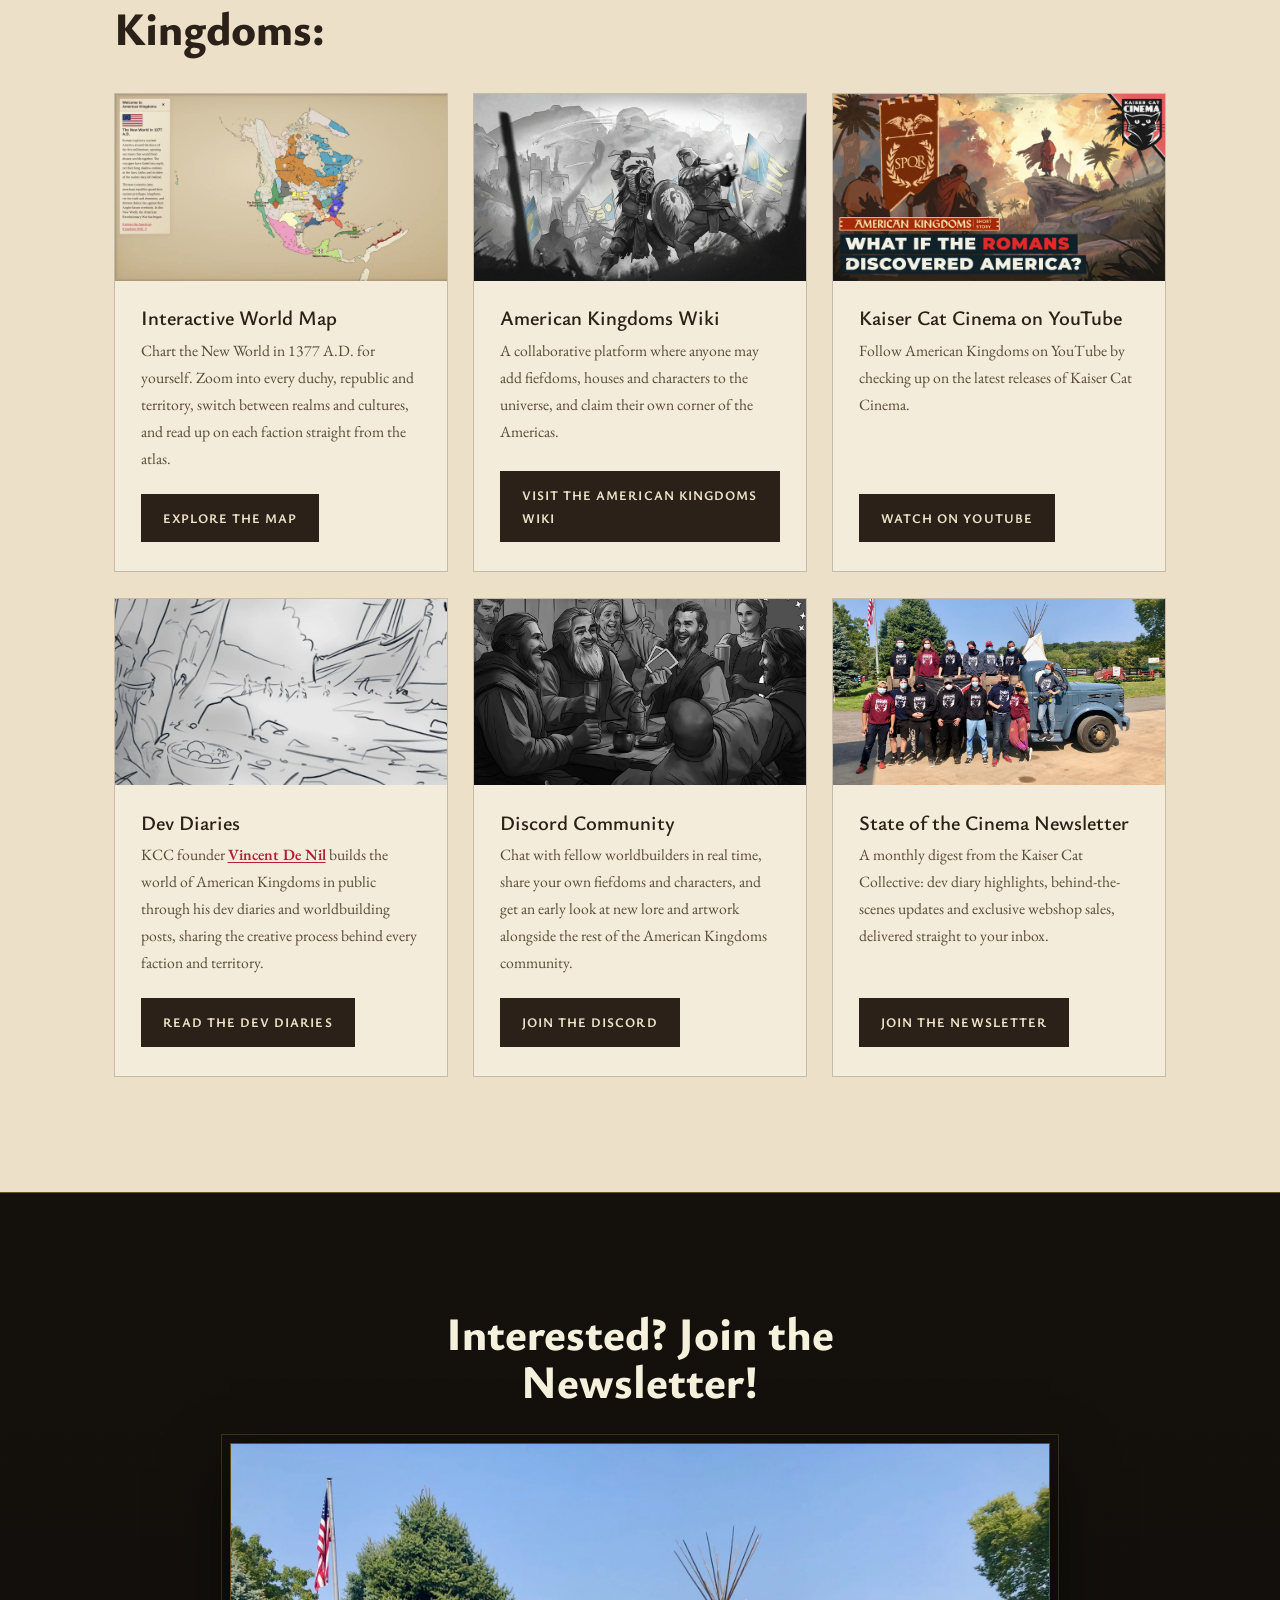
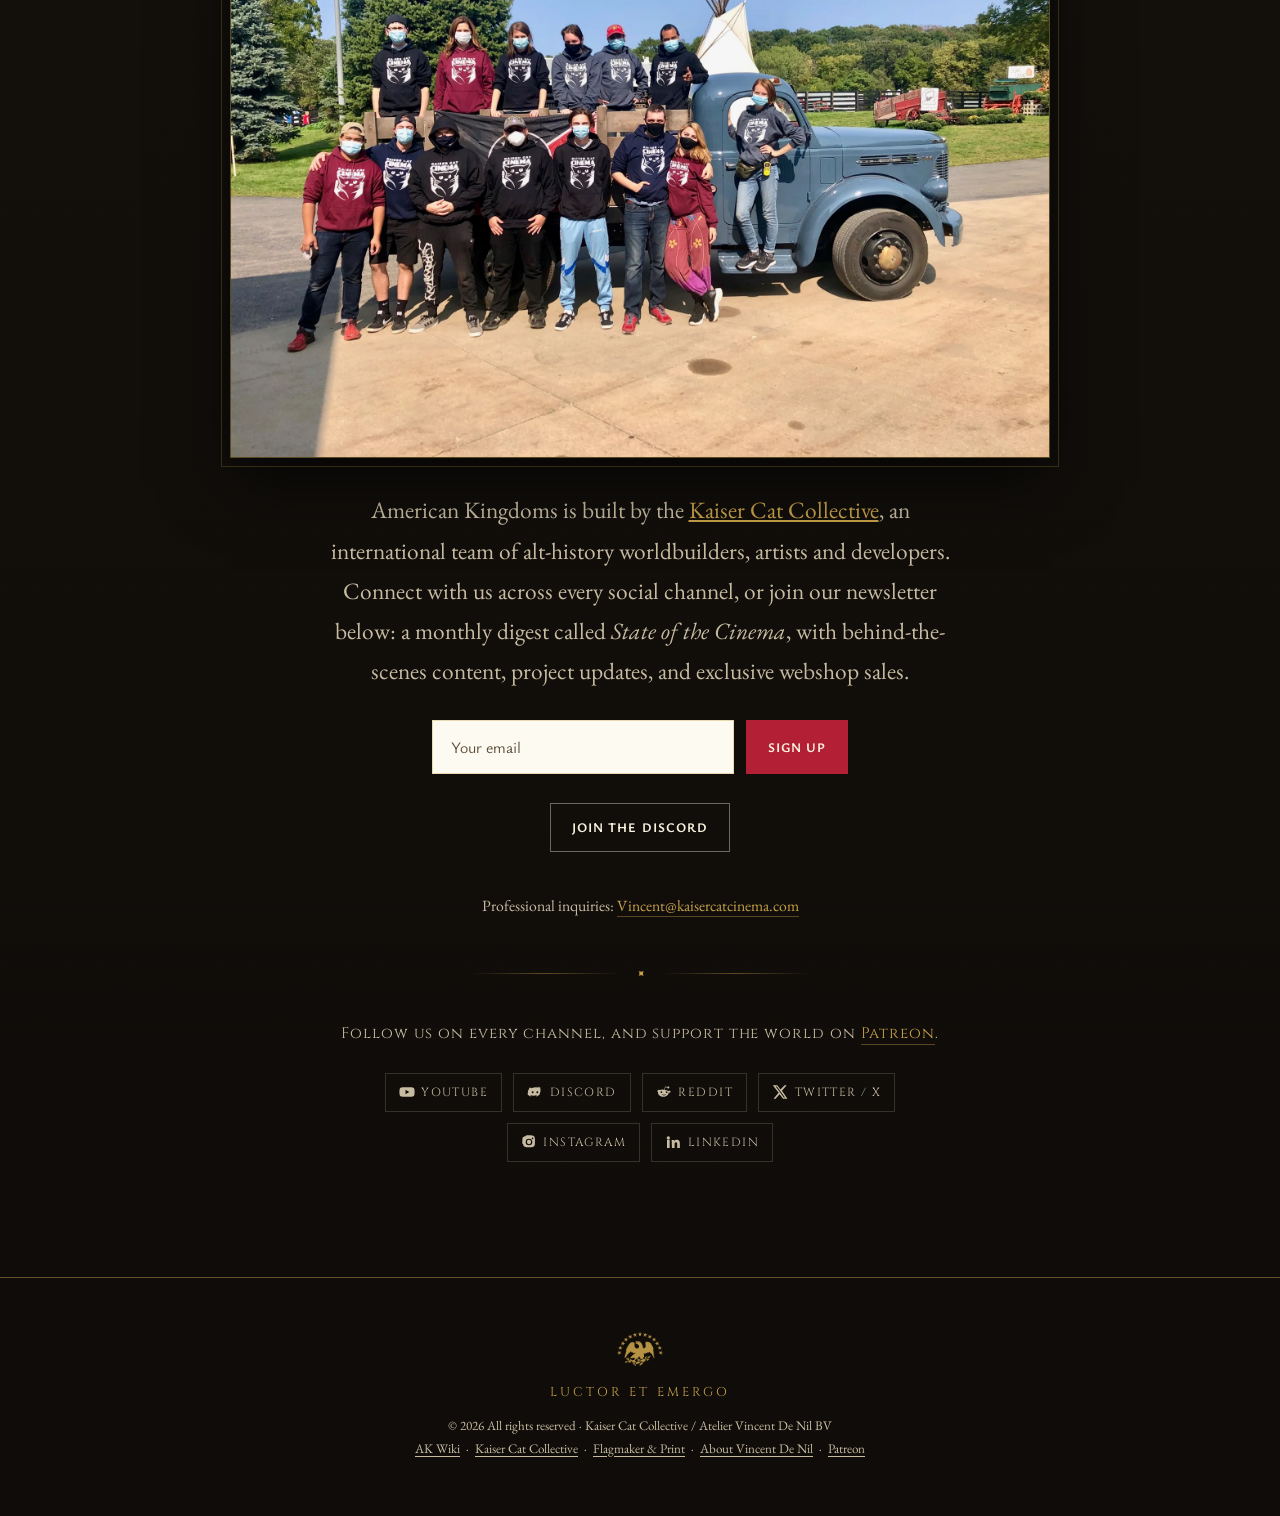
==== commit 5dbff640: "Refresh homepage map promo screenshot with 3D tilt, persist music player - Replace the Map Promo/Dis" ====
--- a/index.html
+++ b/index.html
@@ -4,7 +4,7 @@
   AMERICAN KINGDOMS  ·  american-kingdoms.com
   Kaiser Cat Collective / Atelier Vincent De Nil BV
   ──────────────────────────────────────────────────────────────────────
-  VERSION : 1.25.0
+  VERSION : 1.26.0
   BUILD   : 2026-09-11
   CHANGELOG
     1.0.0  Full static rebuild (hand-coded) replacing the WordPress/
@@ -120,6 +120,9 @@
     1.25.0 Added a dedicated Map Promo band between Gallery and Art Prints,
            pairing an atlas screenshot with a direct call-to-action to the
            new high-performance mobile map.
+    1.26.0 Refreshed the Map Promo/Discover More atlas screenshot and gave
+           the Map Promo image a tilted, 3D "floating screen" treatment
+           that flattens on hover/focus.
   ══════════════════════════════════════════════════════════════════════
 -->
 <html lang="en">
@@ -391,11 +394,14 @@
 #map-promo{border-top:1px solid rgba(200,162,74,.45)}
 .map-promo-grid{display:grid;grid-template-columns:repeat(2,minmax(0,1fr));gap:clamp(2rem,5vw,4rem);align-items:center}
 .map-promo-copy p{color:var(--cream-dim)}
-.map-promo-art{display:block;margin:0;position:relative;min-width:0;width:100%;aspect-ratio:4/3;overflow:hidden;border:1px solid rgba(200,162,74,.35)}
-.map-promo-art img{width:100%;height:100%;object-fit:cover;object-position:center;transition:transform .5s ease}
-.map-promo-art:hover img,.map-promo-art:focus-visible img{transform:scale(1.05)}
-.map-promo-art:focus-visible{outline:2px solid var(--gold);outline-offset:3px}
-@media(max-width:760px){.map-promo-grid{grid-template-columns:1fr}.map-promo-art{order:-1;aspect-ratio:16/10}}
+.map-promo-visual{perspective:1700px}
+.map-promo-art{display:block;margin:0;position:relative;min-width:0;width:100%;aspect-ratio:16/9;overflow:hidden;border:1px solid rgba(200,162,74,.5);transform:rotateY(-9deg) rotateX(3deg);box-shadow:28px 34px 54px -20px rgba(0,0,0,.6),0 10px 22px -6px rgba(0,0,0,.35);transition:transform .6s cubic-bezier(.2,.8,.2,1),box-shadow .6s cubic-bezier(.2,.8,.2,1)}
+.map-promo-art::after{content:'';position:absolute;inset:0;background:linear-gradient(115deg,rgba(255,255,255,.22) 0%,rgba(255,255,255,0) 32%);pointer-events:none}
+.map-promo-art img{width:100%;height:100%;object-fit:cover;object-position:center;display:block}
+.map-promo-visual:hover .map-promo-art,.map-promo-art:focus-visible{transform:rotateY(0) rotateX(0);box-shadow:10px 16px 32px -14px rgba(0,0,0,.45),0 4px 12px -2px rgba(0,0,0,.25)}
+.map-promo-art:focus-visible{outline:2px solid var(--gold);outline-offset:4px}
+@media(max-width:760px){.map-promo-grid{grid-template-columns:1fr}.map-promo-visual{order:-1;perspective:none}.map-promo-art{aspect-ratio:16/10;transform:none;box-shadow:0 14px 28px -10px rgba(0,0,0,.45)}}
+@media(prefers-reduced-motion:reduce){.map-promo-art{transition:none}}
 
 /* --- Art prints feature --- */
 .prints{background:var(--parch);color:var(--parch-ink)}
@@ -1013,9 +1019,11 @@
       <p class="lead">Chart the New World in 1377 A.D. for yourself. Zoom into every duchy, republic and territory, switch between Realms and Cultures, and read the lore behind each faction, straight from the atlas, now with a fast, mobile-friendly map built for phones.</p>
       <a class="btn btn-primary" href="/medieval-america-map/">Explore the Interactive Map</a>
     </div>
-    <a class="map-promo-art" href="/medieval-america-map/" aria-label="Open the American Kingdoms Interactive Map">
-      <img src="assets/editorial/explore-atlas.webp" alt="Interactive alt-history map of the New World in 1377 A.D., focused on the thirteen East Coast colonies coloured by realm" loading="lazy">
-    </a>
+    <div class="map-promo-visual">
+      <a class="map-promo-art" href="/medieval-america-map/" aria-label="Open the American Kingdoms Interactive Map">
+        <img src="assets/editorial/explore-atlas.webp" alt="Interactive alt-history map of the New World in 1377 A.D., showing the coloured realms of North America from the Cree Territories to the Mayan States" loading="lazy">
+      </a>
+    </div>
   </div>
 </section>
 
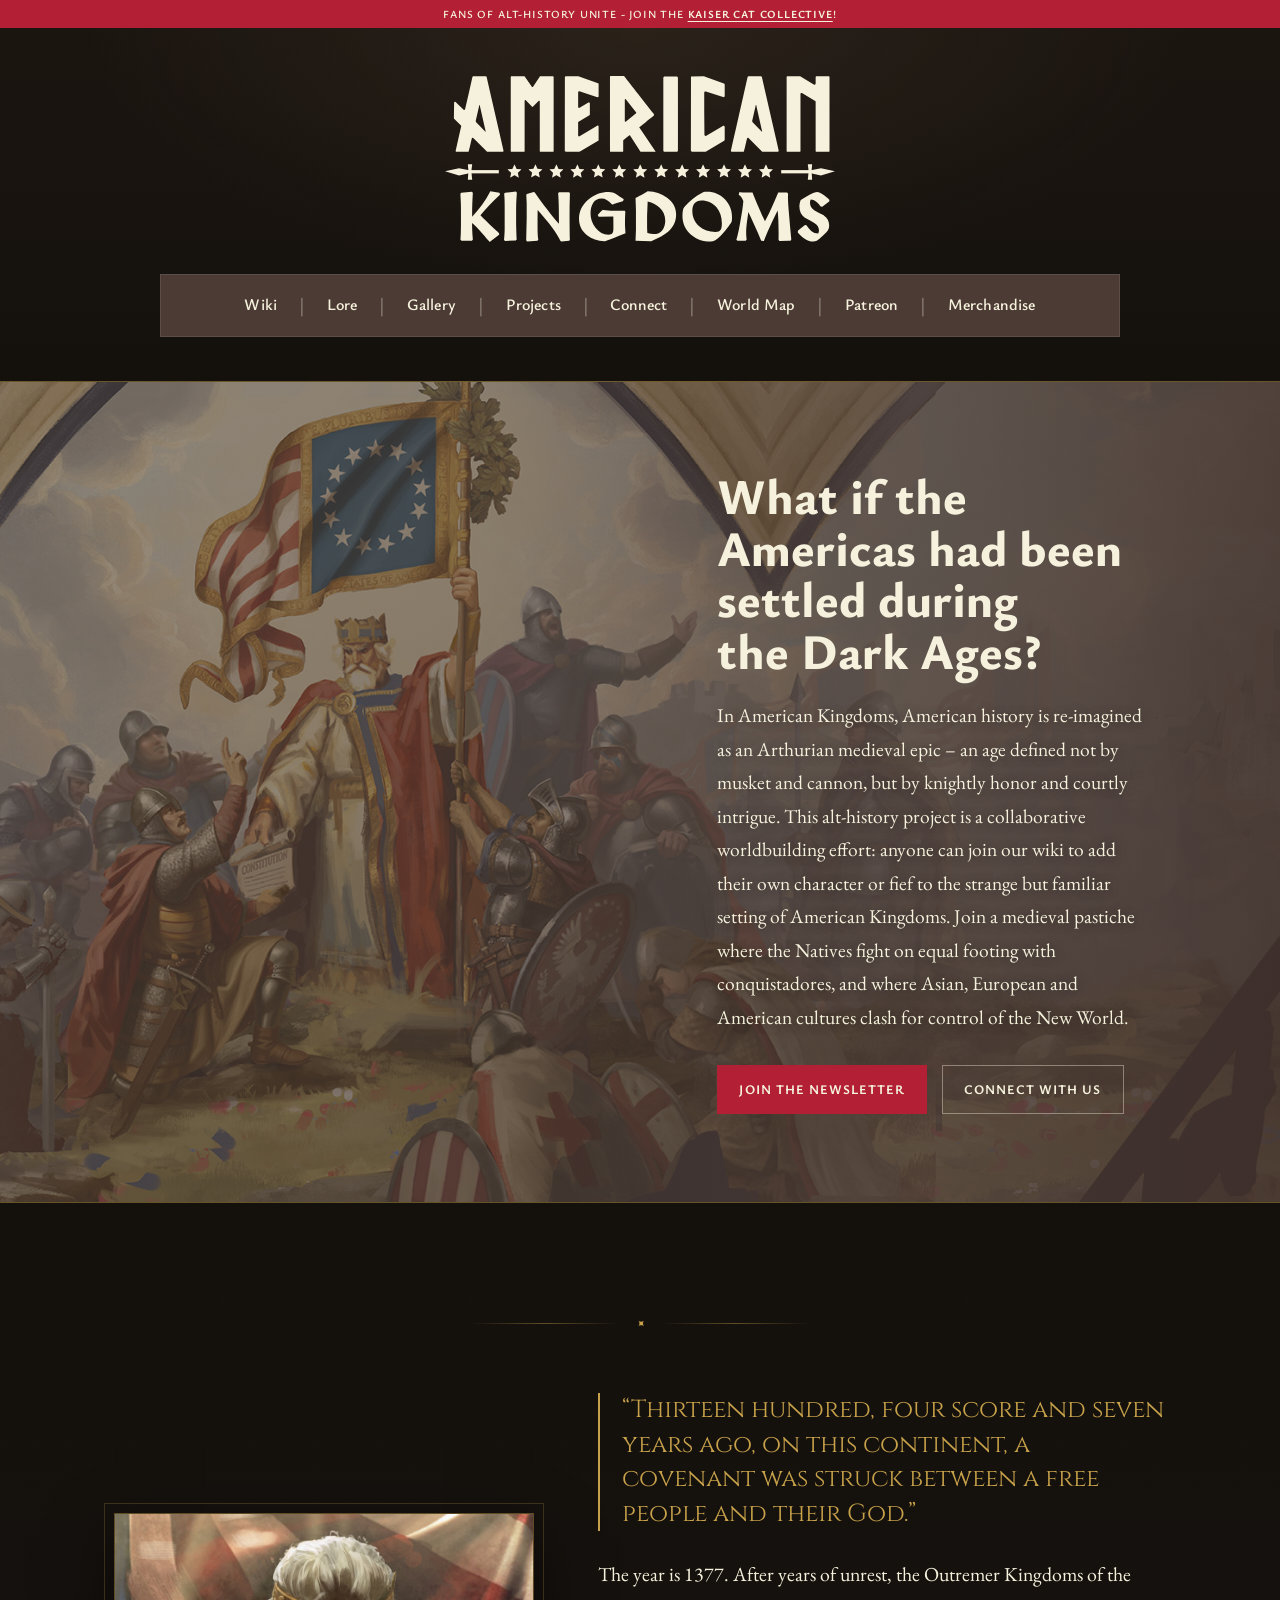
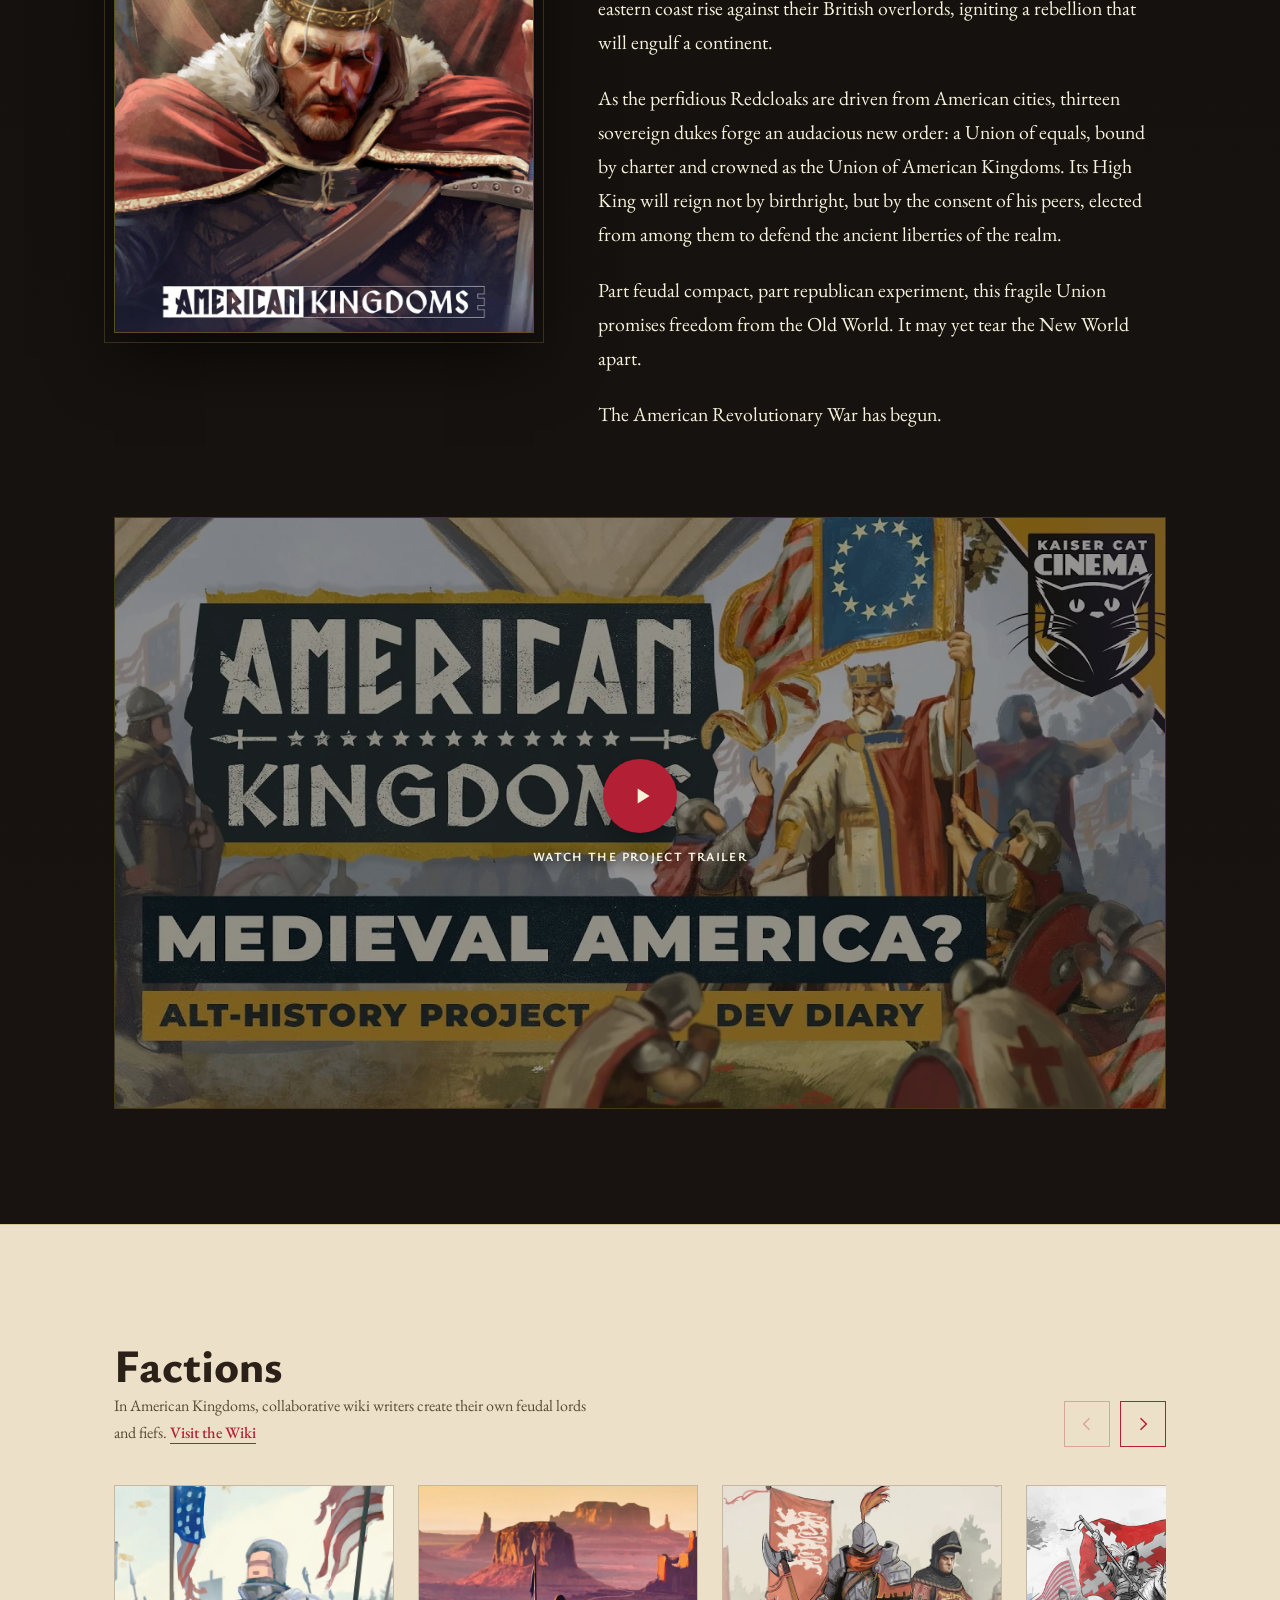
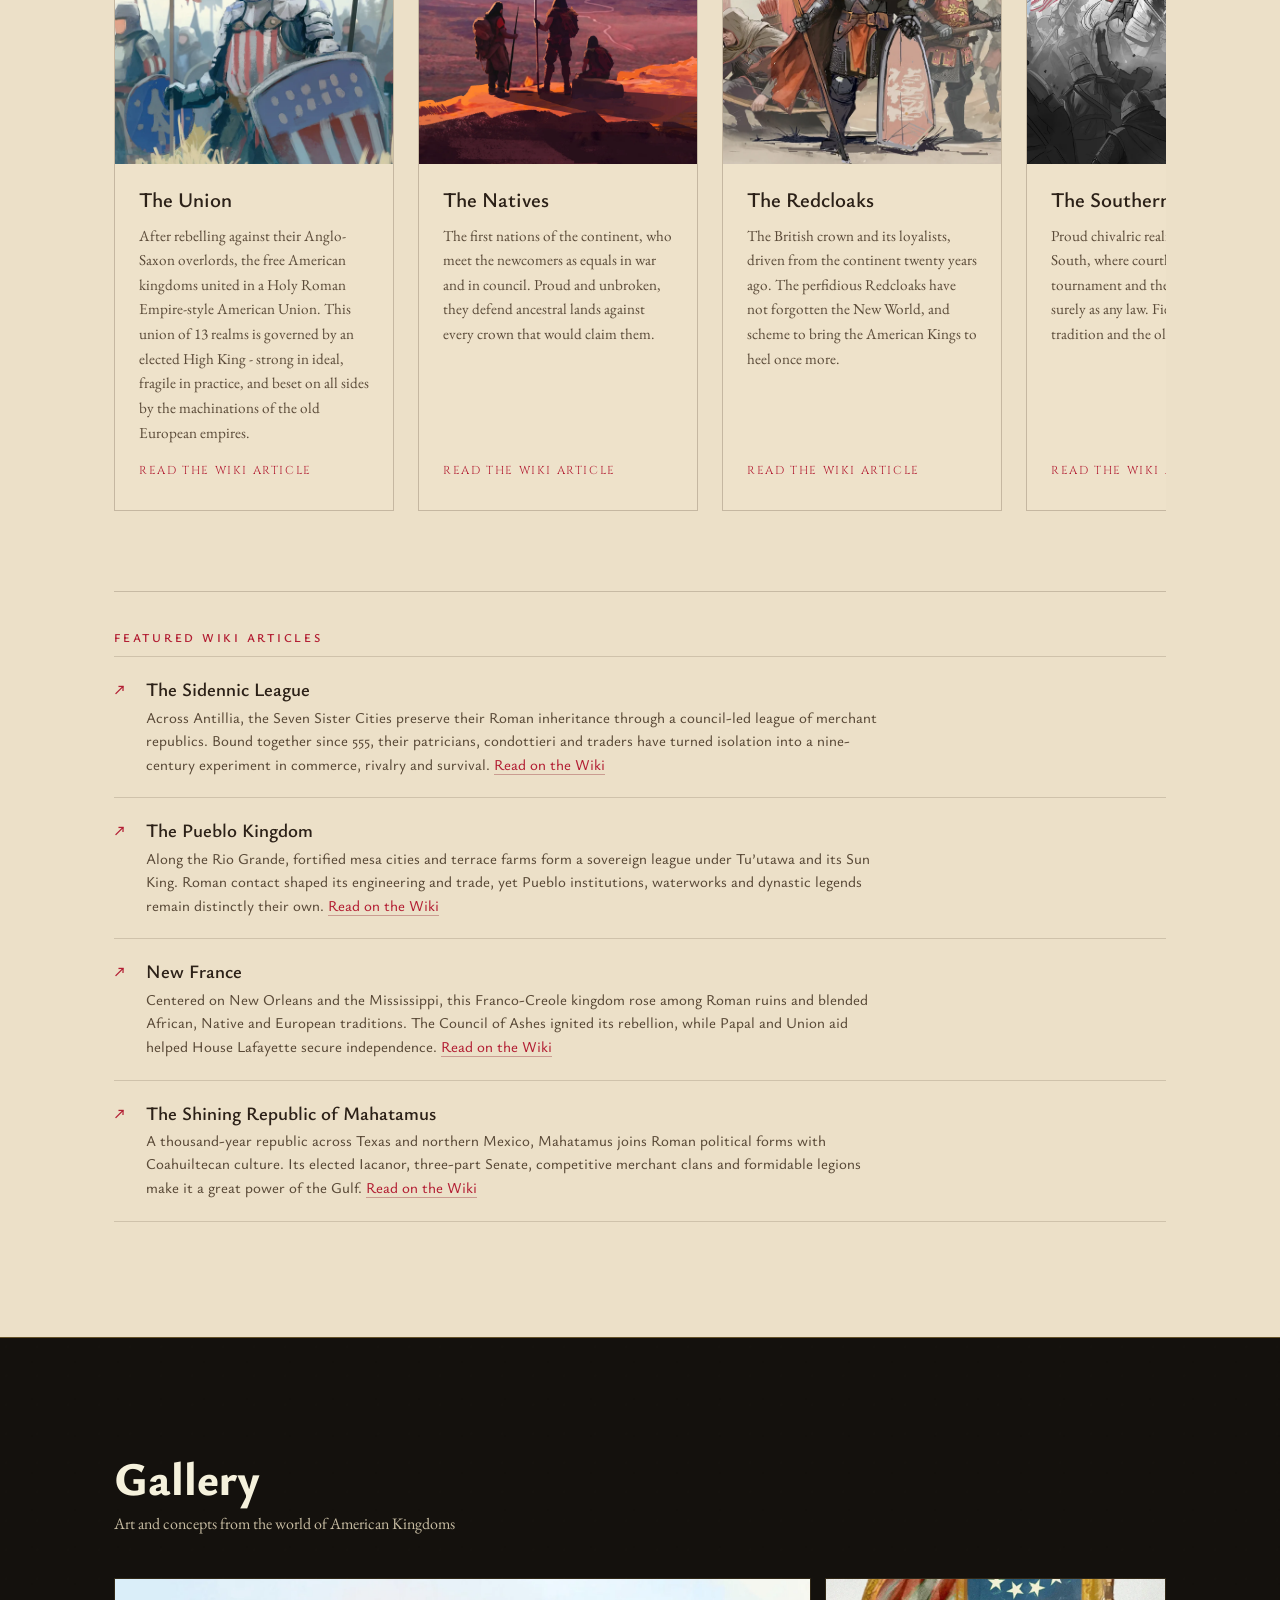
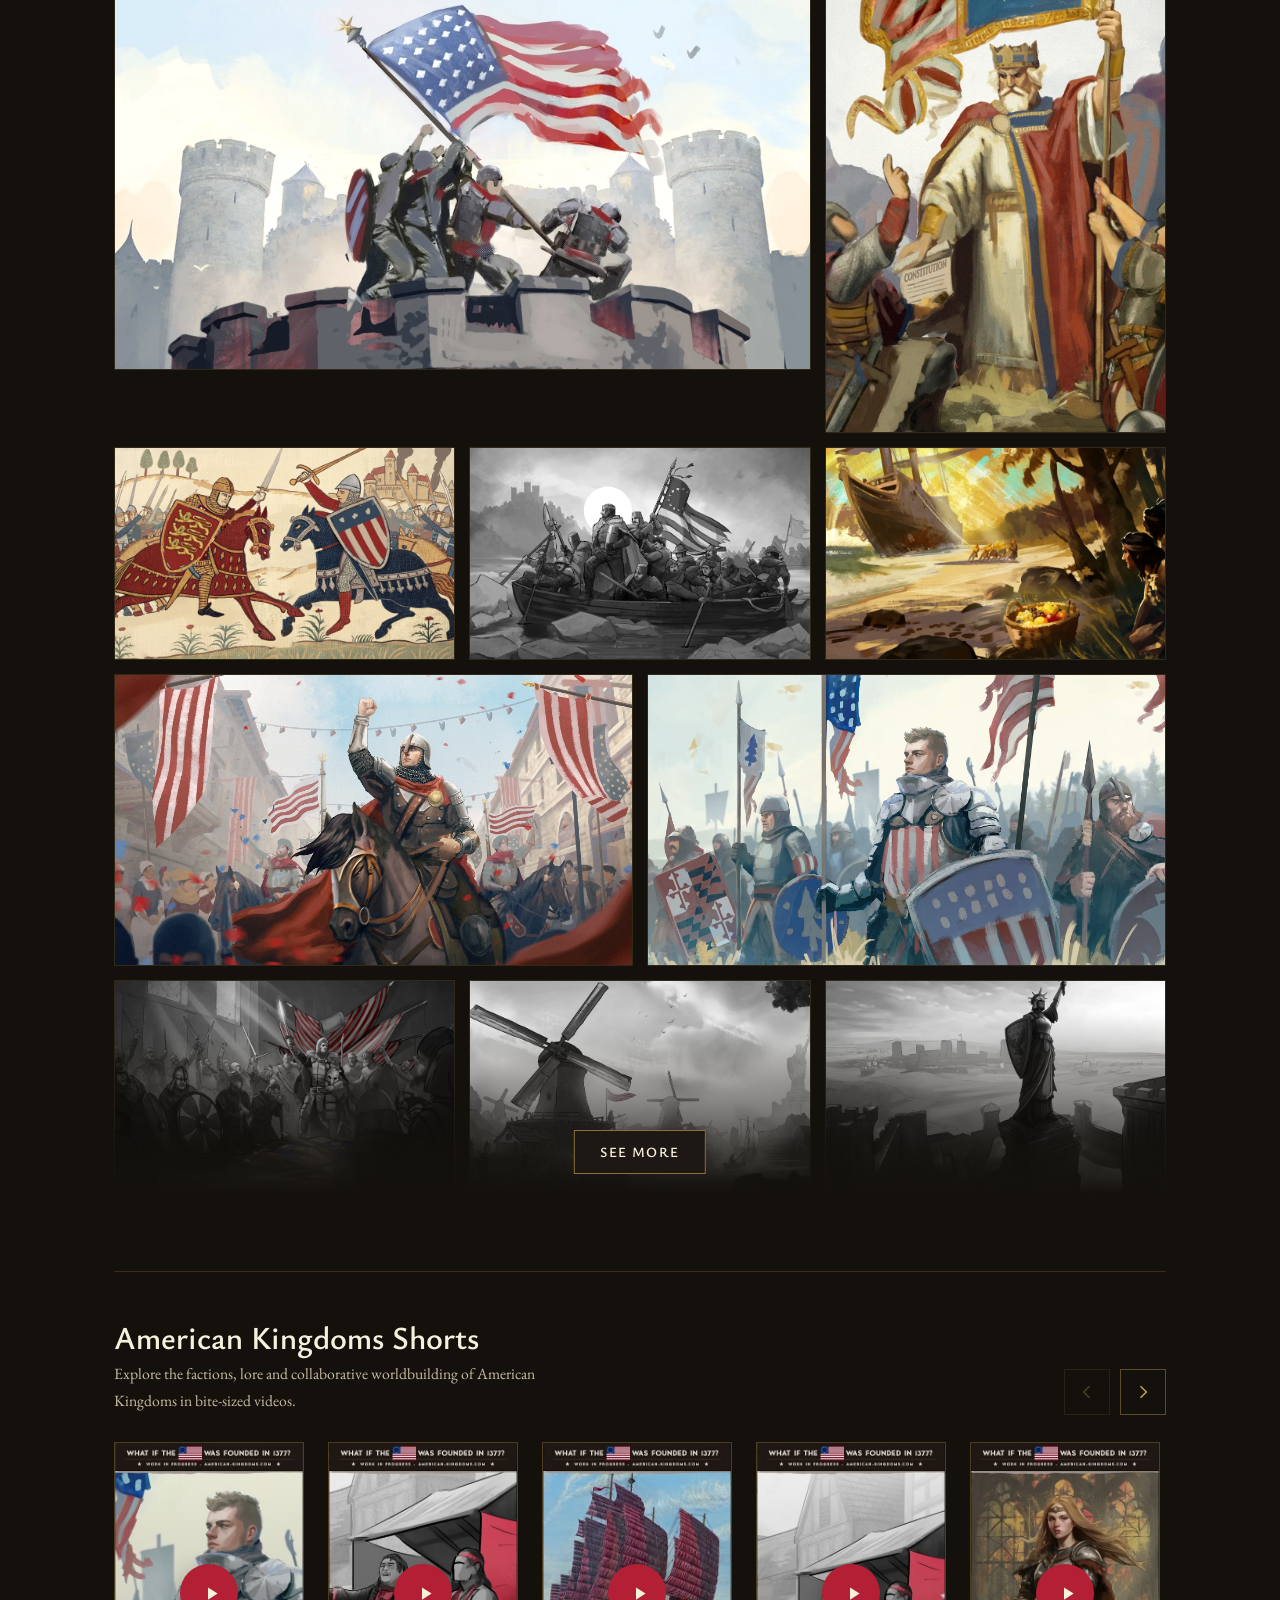
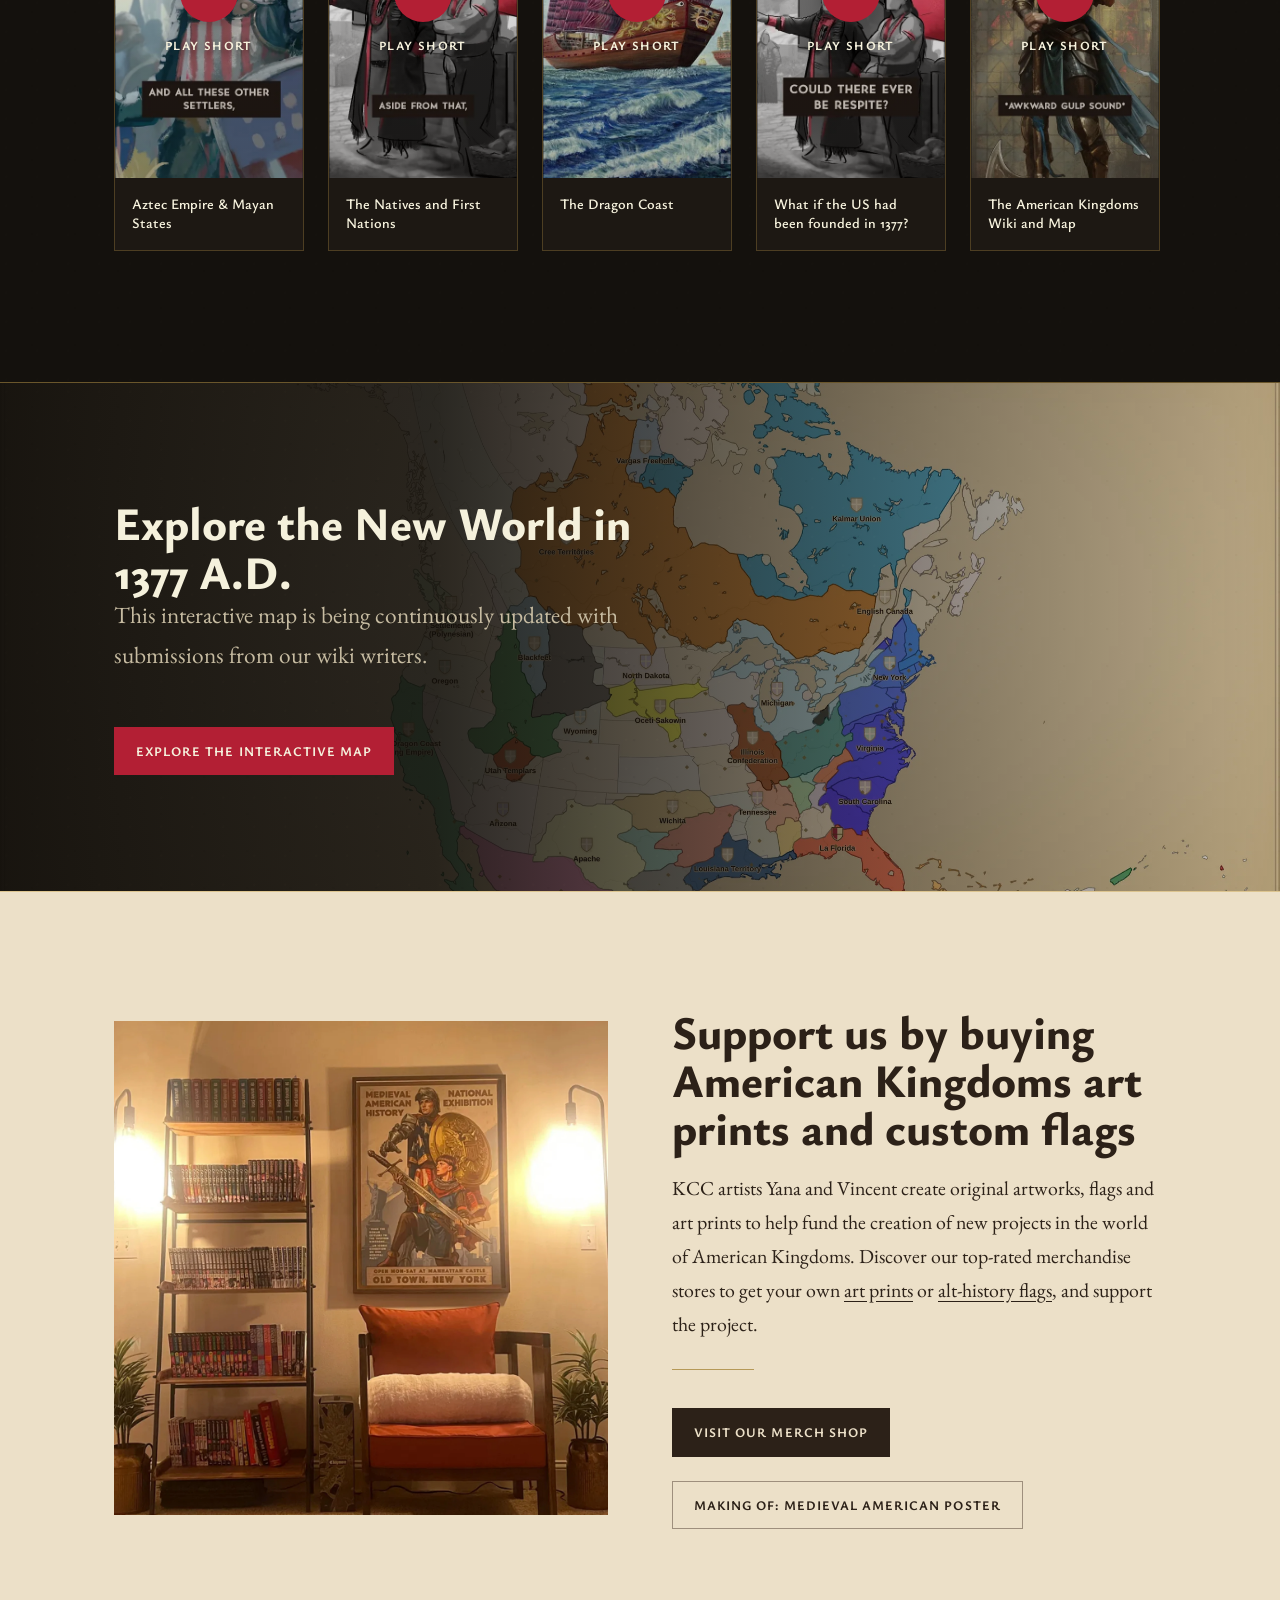
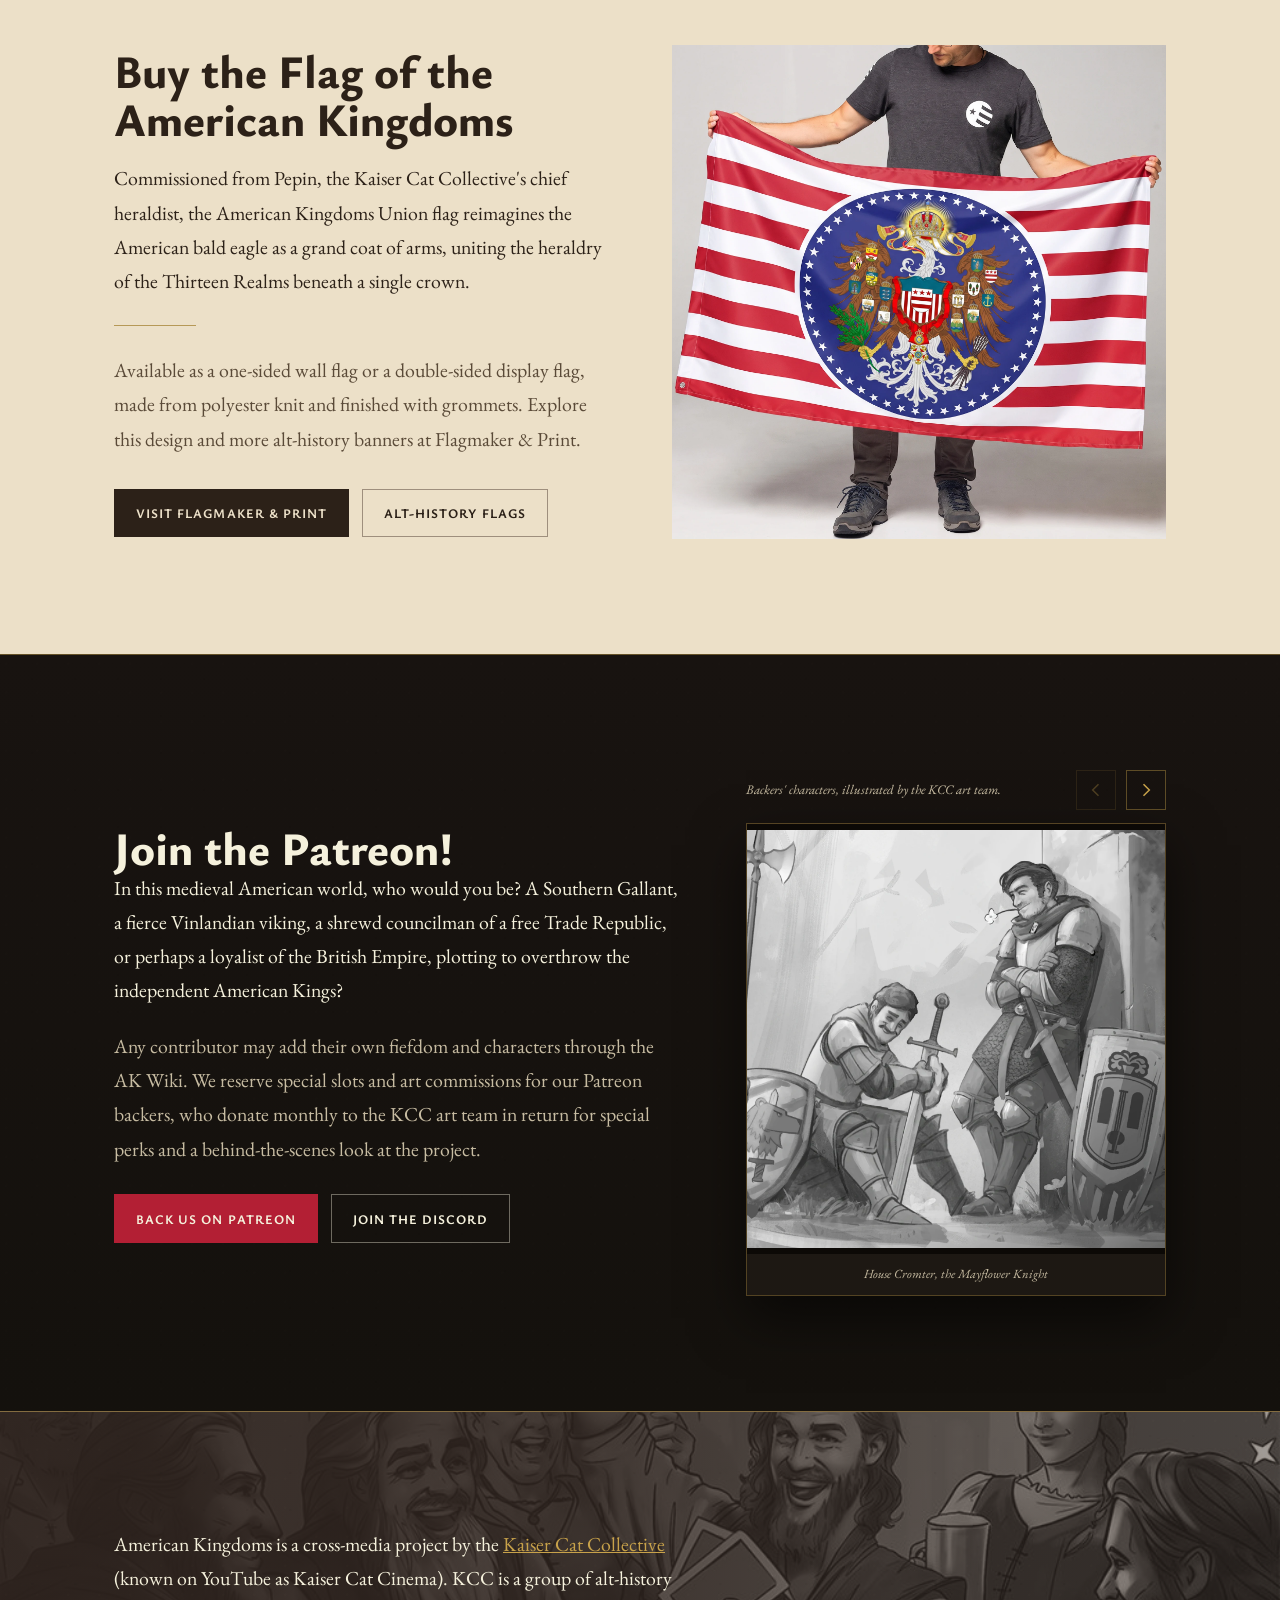
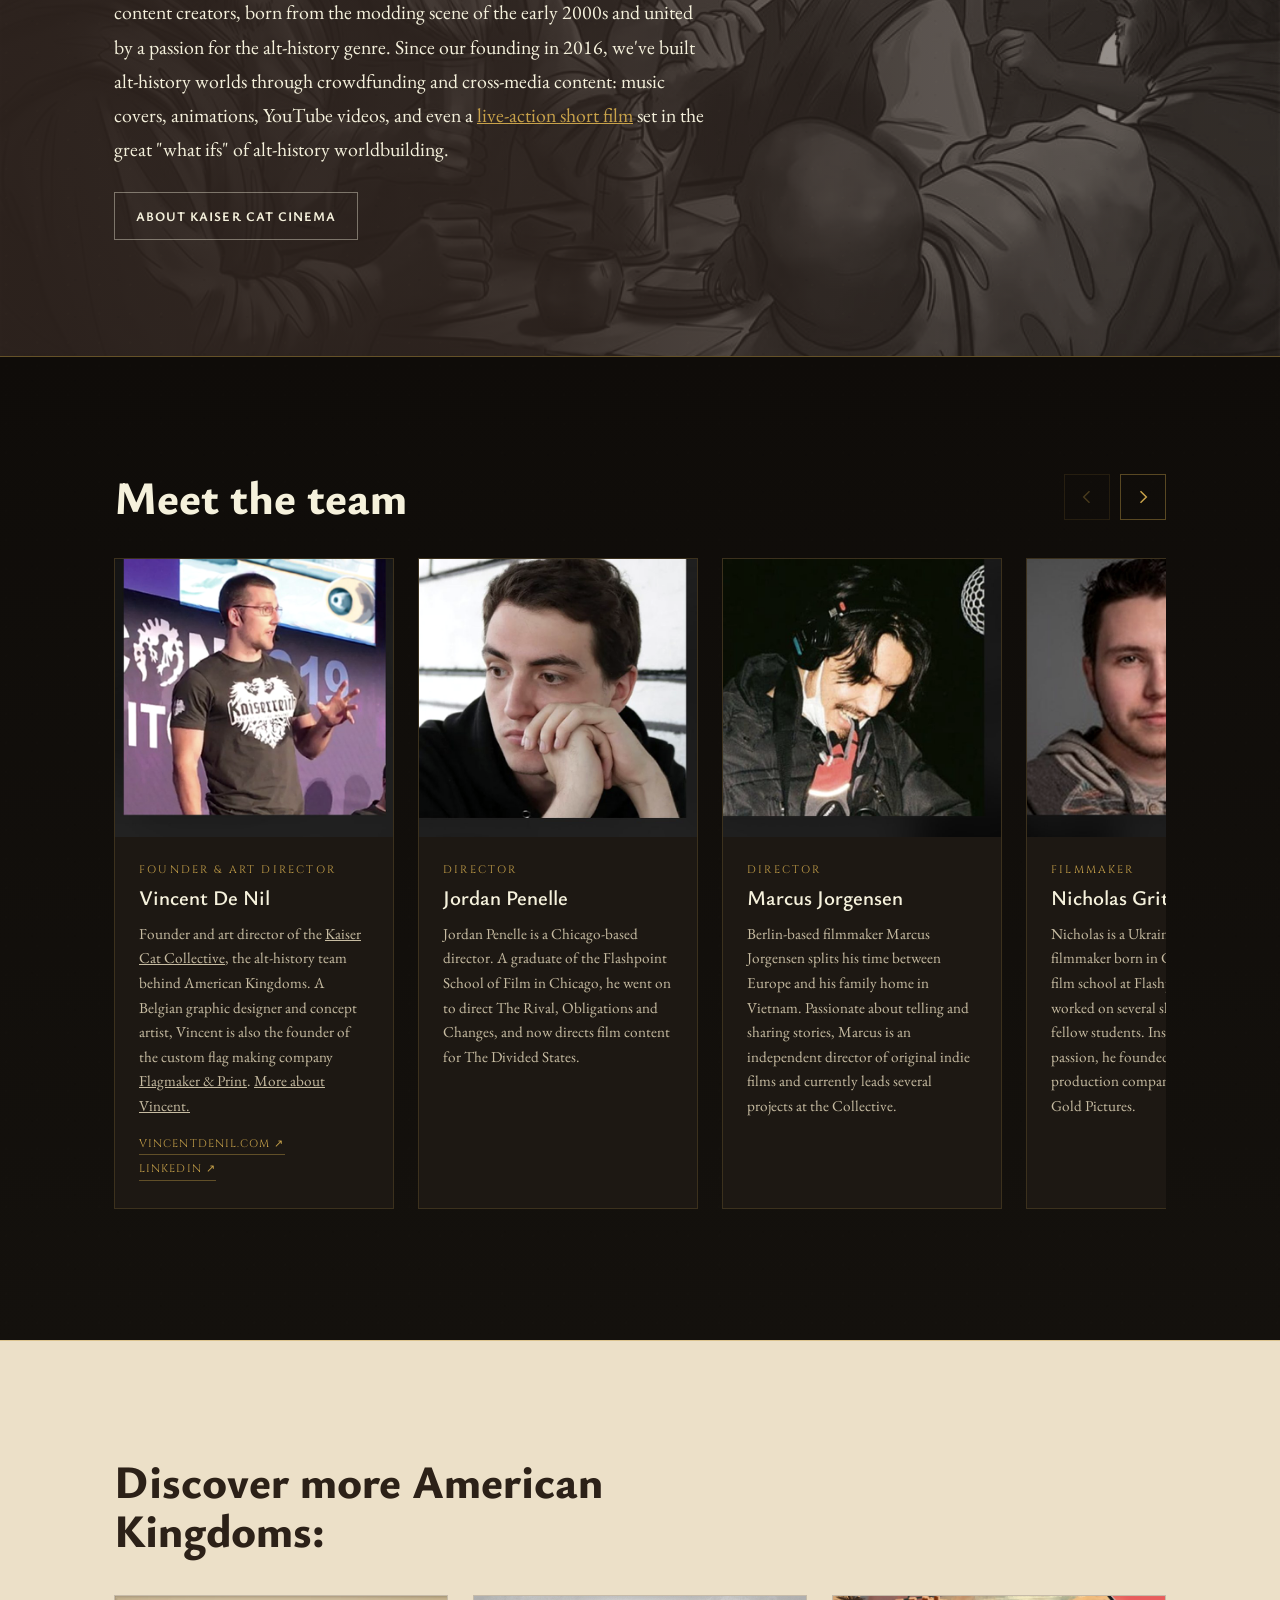
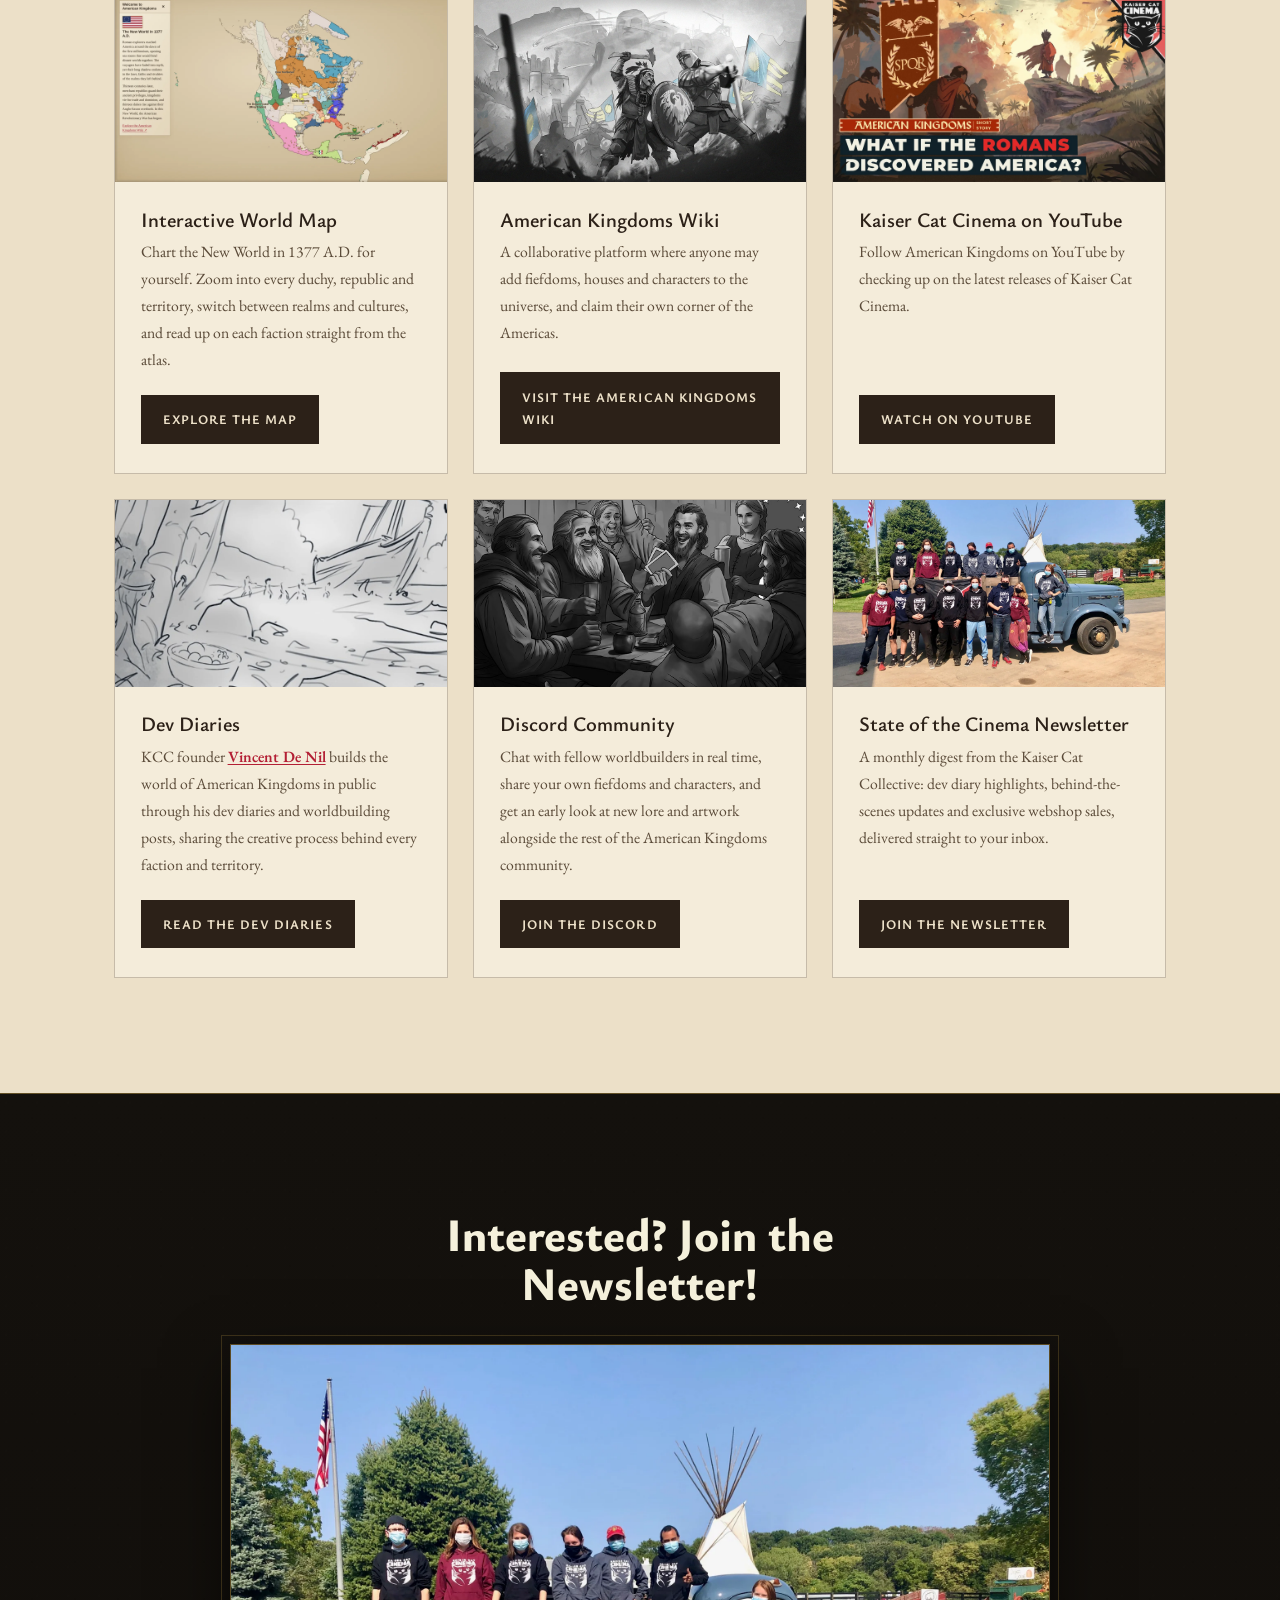
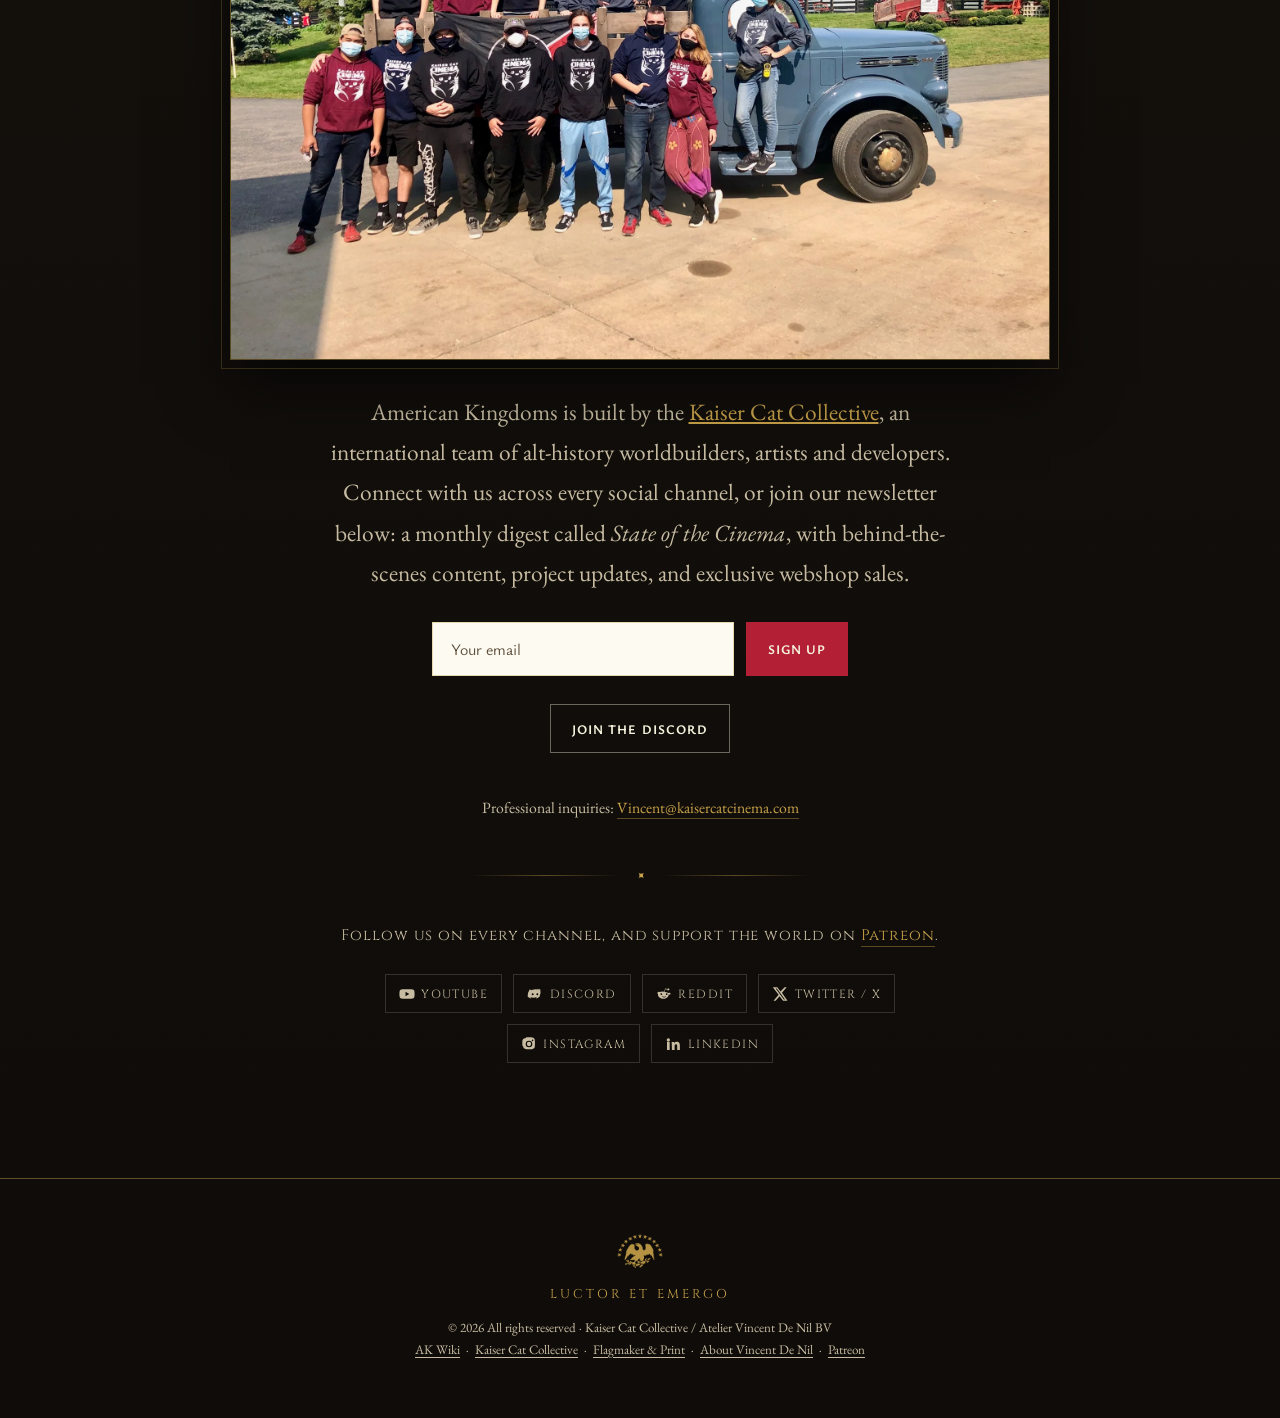
==== commit f8cadf6b: "Redesign Map Promo as a full-bleed background band Replace the two-column "tilted screen" card layou" ====
--- a/index.html
+++ b/index.html
@@ -4,7 +4,7 @@
   AMERICAN KINGDOMS  ·  american-kingdoms.com
   Kaiser Cat Collective / Atelier Vincent De Nil BV
   ──────────────────────────────────────────────────────────────────────
-  VERSION : 1.26.0
+  VERSION : 1.27.0
   BUILD   : 2026-09-11
   CHANGELOG
     1.0.0  Full static rebuild (hand-coded) replacing the WordPress/
@@ -123,6 +123,9 @@
     1.26.0 Refreshed the Map Promo/Discover More atlas screenshot and gave
            the Map Promo image a tilted, 3D "floating screen" treatment
            that flattens on hover/focus.
+    1.27.0 Rebuilt Map Promo as a full-bleed background band (panel-free
+           atlas capture, dark-to-transparent tint), dropped the eyebrow
+           and tilted card, and rewrote its copy.
   ══════════════════════════════════════════════════════════════════════
 -->
 <html lang="en">
@@ -212,7 +215,7 @@
   background-size:31px 29px,43px 37px,auto;
   mix-blend-mode:soft-light;opacity:.24;
 }
-.plate > :not(.about-bg){position:relative;z-index:1}
+.plate > :not(.about-bg):not(.map-promo-bg){position:relative;z-index:1}
 
 /* --- eyebrow + heraldic divider (the signature system) --- */
 .eyebrow{
@@ -391,17 +394,14 @@
 .g-landscape{grid-column:span 6;aspect-ratio:16/9}
 
 /* --- Map promo band --- */
-#map-promo{border-top:1px solid rgba(200,162,74,.45)}
-.map-promo-grid{display:grid;grid-template-columns:repeat(2,minmax(0,1fr));gap:clamp(2rem,5vw,4rem);align-items:center}
-.map-promo-copy p{color:var(--cream-dim)}
-.map-promo-visual{perspective:1700px}
-.map-promo-art{display:block;margin:0;position:relative;min-width:0;width:100%;aspect-ratio:16/9;overflow:hidden;border:1px solid rgba(200,162,74,.5);transform:rotateY(-9deg) rotateX(3deg);box-shadow:28px 34px 54px -20px rgba(0,0,0,.6),0 10px 22px -6px rgba(0,0,0,.35);transition:transform .6s cubic-bezier(.2,.8,.2,1),box-shadow .6s cubic-bezier(.2,.8,.2,1)}
-.map-promo-art::after{content:'';position:absolute;inset:0;background:linear-gradient(115deg,rgba(255,255,255,.22) 0%,rgba(255,255,255,0) 32%);pointer-events:none}
-.map-promo-art img{width:100%;height:100%;object-fit:cover;object-position:center;display:block}
-.map-promo-visual:hover .map-promo-art,.map-promo-art:focus-visible{transform:rotateY(0) rotateX(0);box-shadow:10px 16px 32px -14px rgba(0,0,0,.45),0 4px 12px -2px rgba(0,0,0,.25)}
-.map-promo-art:focus-visible{outline:2px solid var(--gold);outline-offset:4px}
-@media(max-width:760px){.map-promo-grid{grid-template-columns:1fr}.map-promo-visual{order:-1;perspective:none}.map-promo-art{aspect-ratio:16/10;transform:none;box-shadow:0 14px 28px -10px rgba(0,0,0,.45)}}
-@media(prefers-reduced-motion:reduce){.map-promo-art{transition:none}}
+.map-promo{position:relative;isolation:isolate;overflow:hidden;background:#1d1813;border-top:1px solid rgba(200,162,74,.45)}
+.map-promo-bg{position:absolute;inset:0;z-index:-2}
+.map-promo-bg img{width:100%;height:100%;object-fit:cover;object-position:center 30%}
+.map-promo::after{content:"";position:absolute;inset:0;z-index:-1;background:linear-gradient(90deg,rgba(17,14,10,.96) 0%,rgba(17,14,10,.88) 34%,rgba(17,14,10,.52) 64%,rgba(17,14,10,.1) 100%)}
+.map-promo .inner{max-width:56ch}
+.map-promo .inner p{color:var(--cream-dim)}
+.map-promo .inner .btn{margin-top:1.6rem}
+@media(max-width:700px){.map-promo::after{background:linear-gradient(180deg,rgba(15,12,9,.95) 0%,rgba(15,12,9,.9) 55%,rgba(15,12,9,.82) 100%)}}
 
 /* --- Art prints feature --- */
 .prints{background:var(--parch);color:var(--parch-ink)}
@@ -1011,18 +1011,13 @@
 </section>
 
 <!-- ============================ MAP PROMO ============================ -->
-<section class="plate sec-pad map-promo" id="map-promo">
-  <div class="wrap map-promo-grid">
-    <div class="map-promo-copy">
-      <div class="eyebrow">Explore the World</div>
-      <h2>Discover the American Kingdoms Interactive Map</h2>
-      <p class="lead">Chart the New World in 1377 A.D. for yourself. Zoom into every duchy, republic and territory, switch between Realms and Cultures, and read the lore behind each faction, straight from the atlas, now with a fast, mobile-friendly map built for phones.</p>
+<section class="plate map-promo sec-pad" id="map-promo">
+  <div class="map-promo-bg"><img src="assets/editorial/map-promo-bg.webp" alt="" loading="lazy"></div>
+  <div class="wrap">
+    <div class="inner reveal">
+      <div class="section-head"><h2>Explore the New World in 1377 A.D.</h2></div>
+      <p class="lead">This interactive map is being continuously updated with submissions from our wiki writers.</p>
       <a class="btn btn-primary" href="/medieval-america-map/">Explore the Interactive Map</a>
-    </div>
-    <div class="map-promo-visual">
-      <a class="map-promo-art" href="/medieval-america-map/" aria-label="Open the American Kingdoms Interactive Map">
-        <img src="assets/editorial/explore-atlas.webp" alt="Interactive alt-history map of the New World in 1377 A.D., showing the coloured realms of North America from the Cree Territories to the Mayan States" loading="lazy">
-      </a>
     </div>
   </div>
 </section>
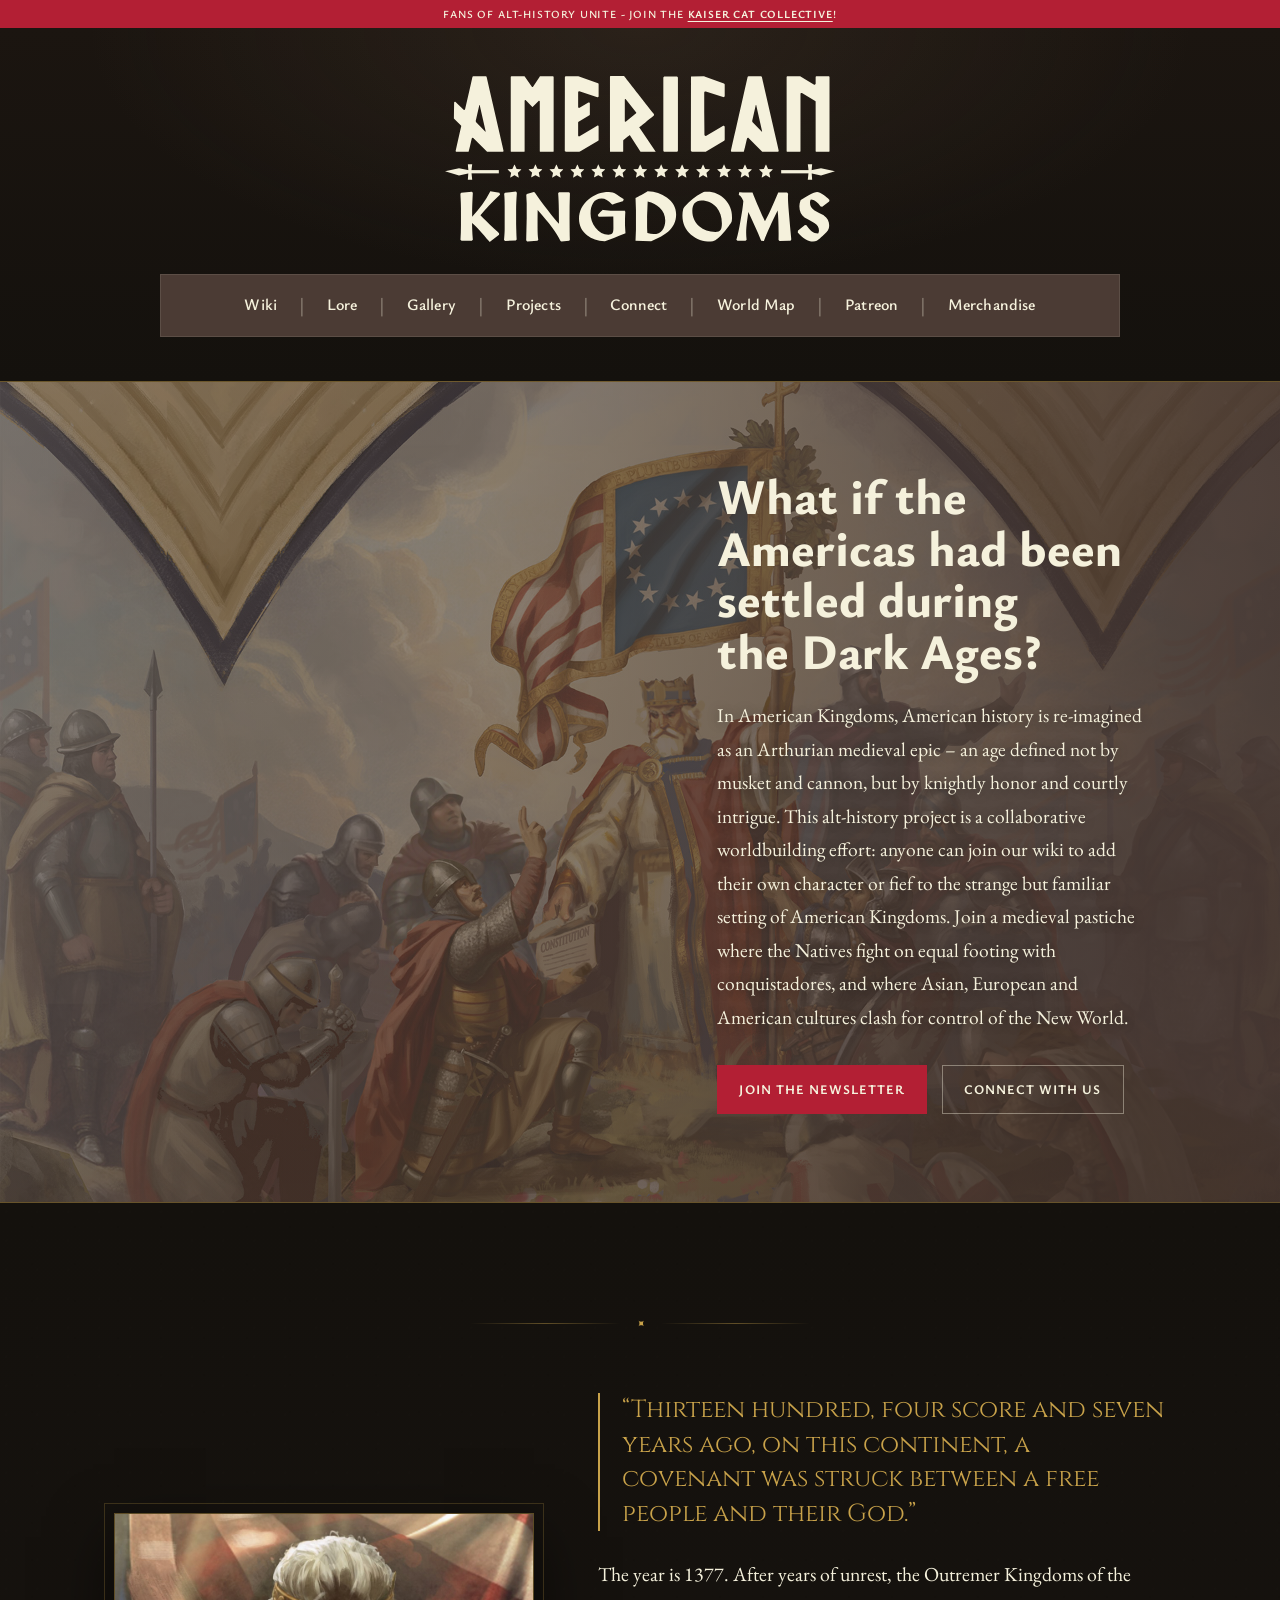
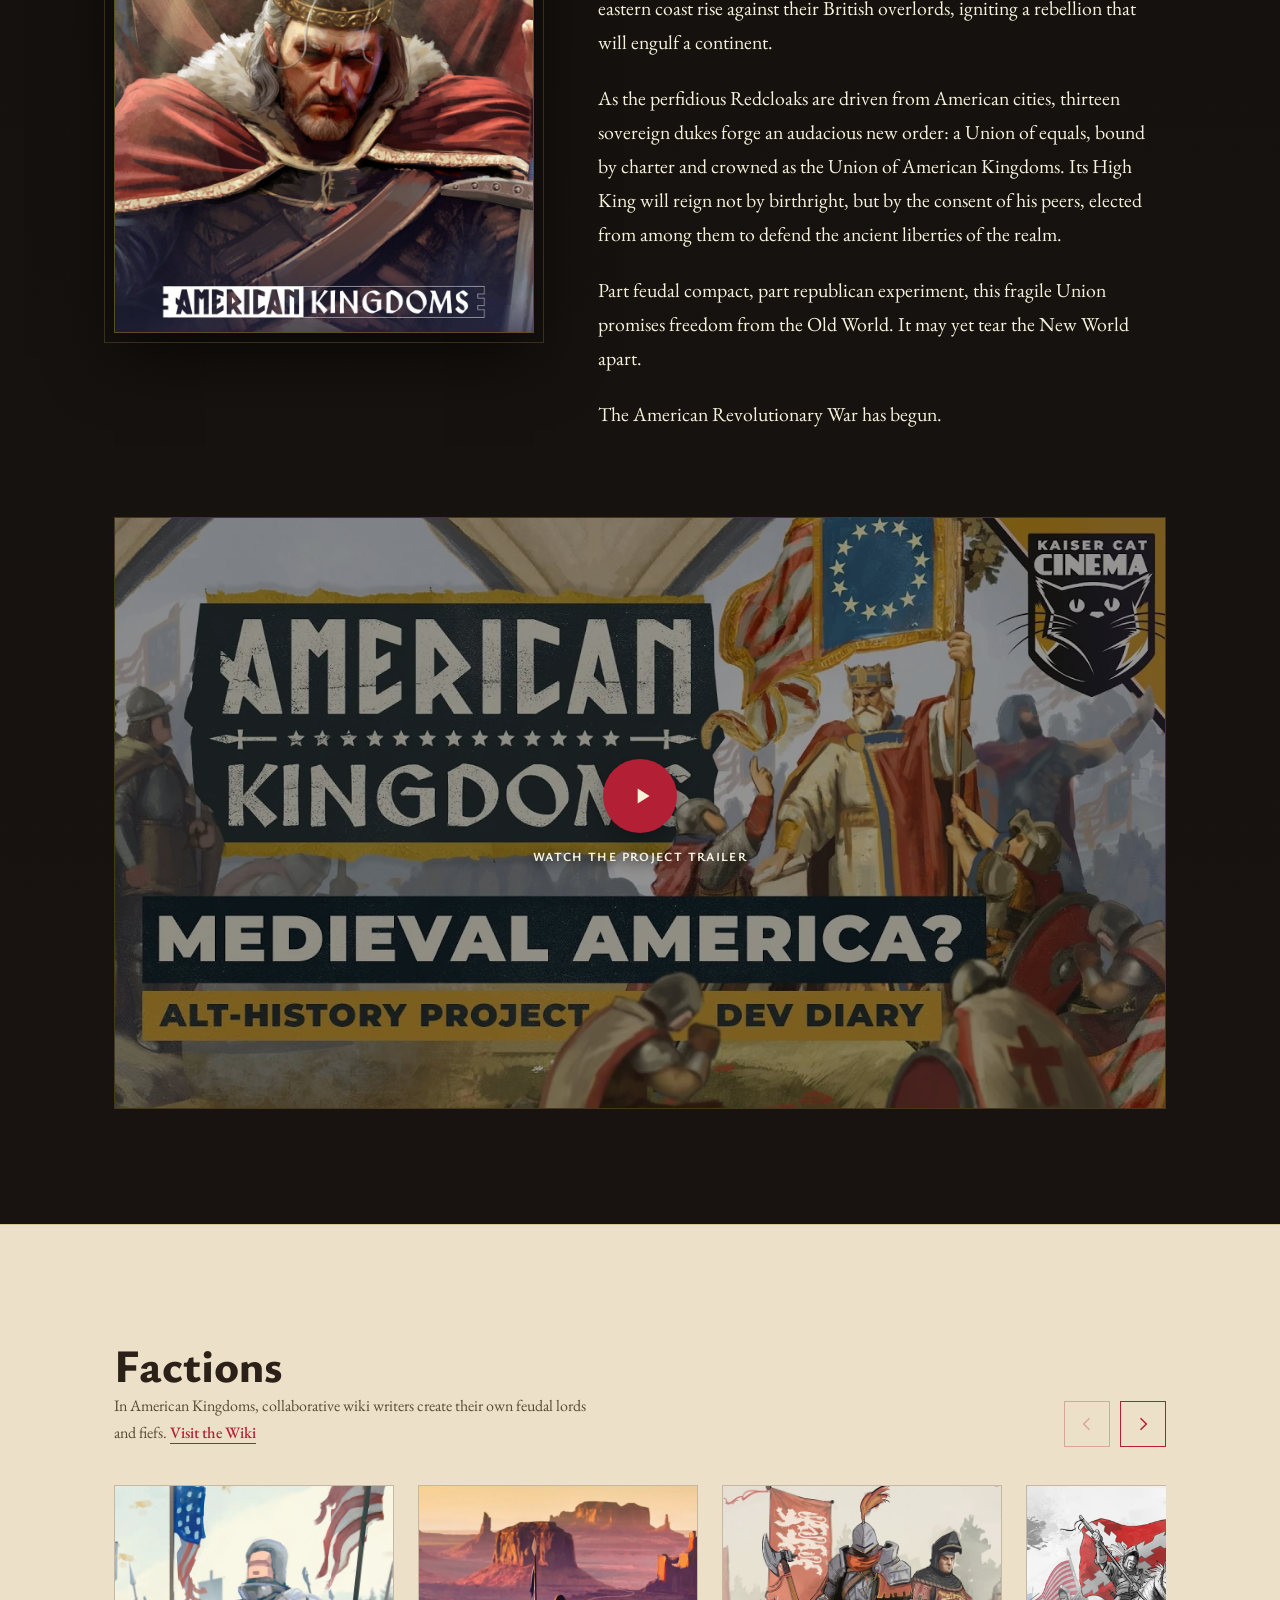
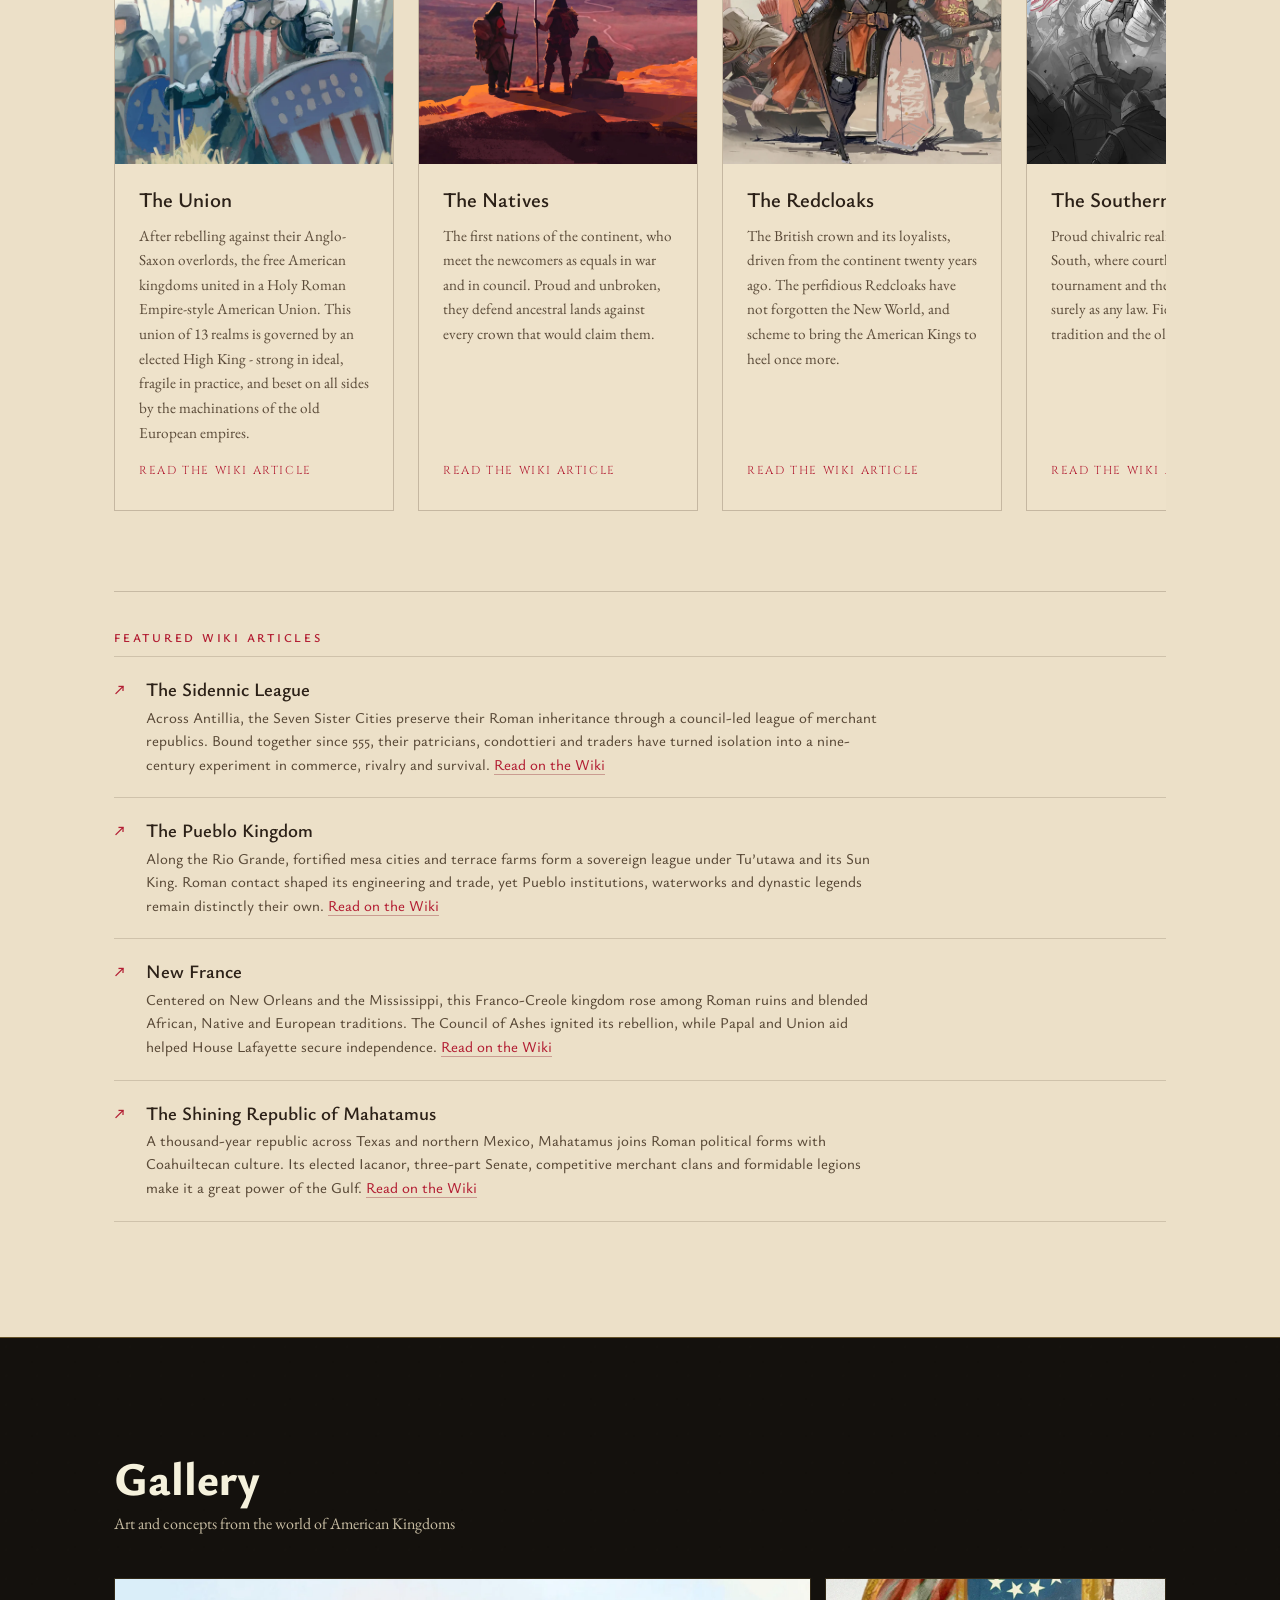
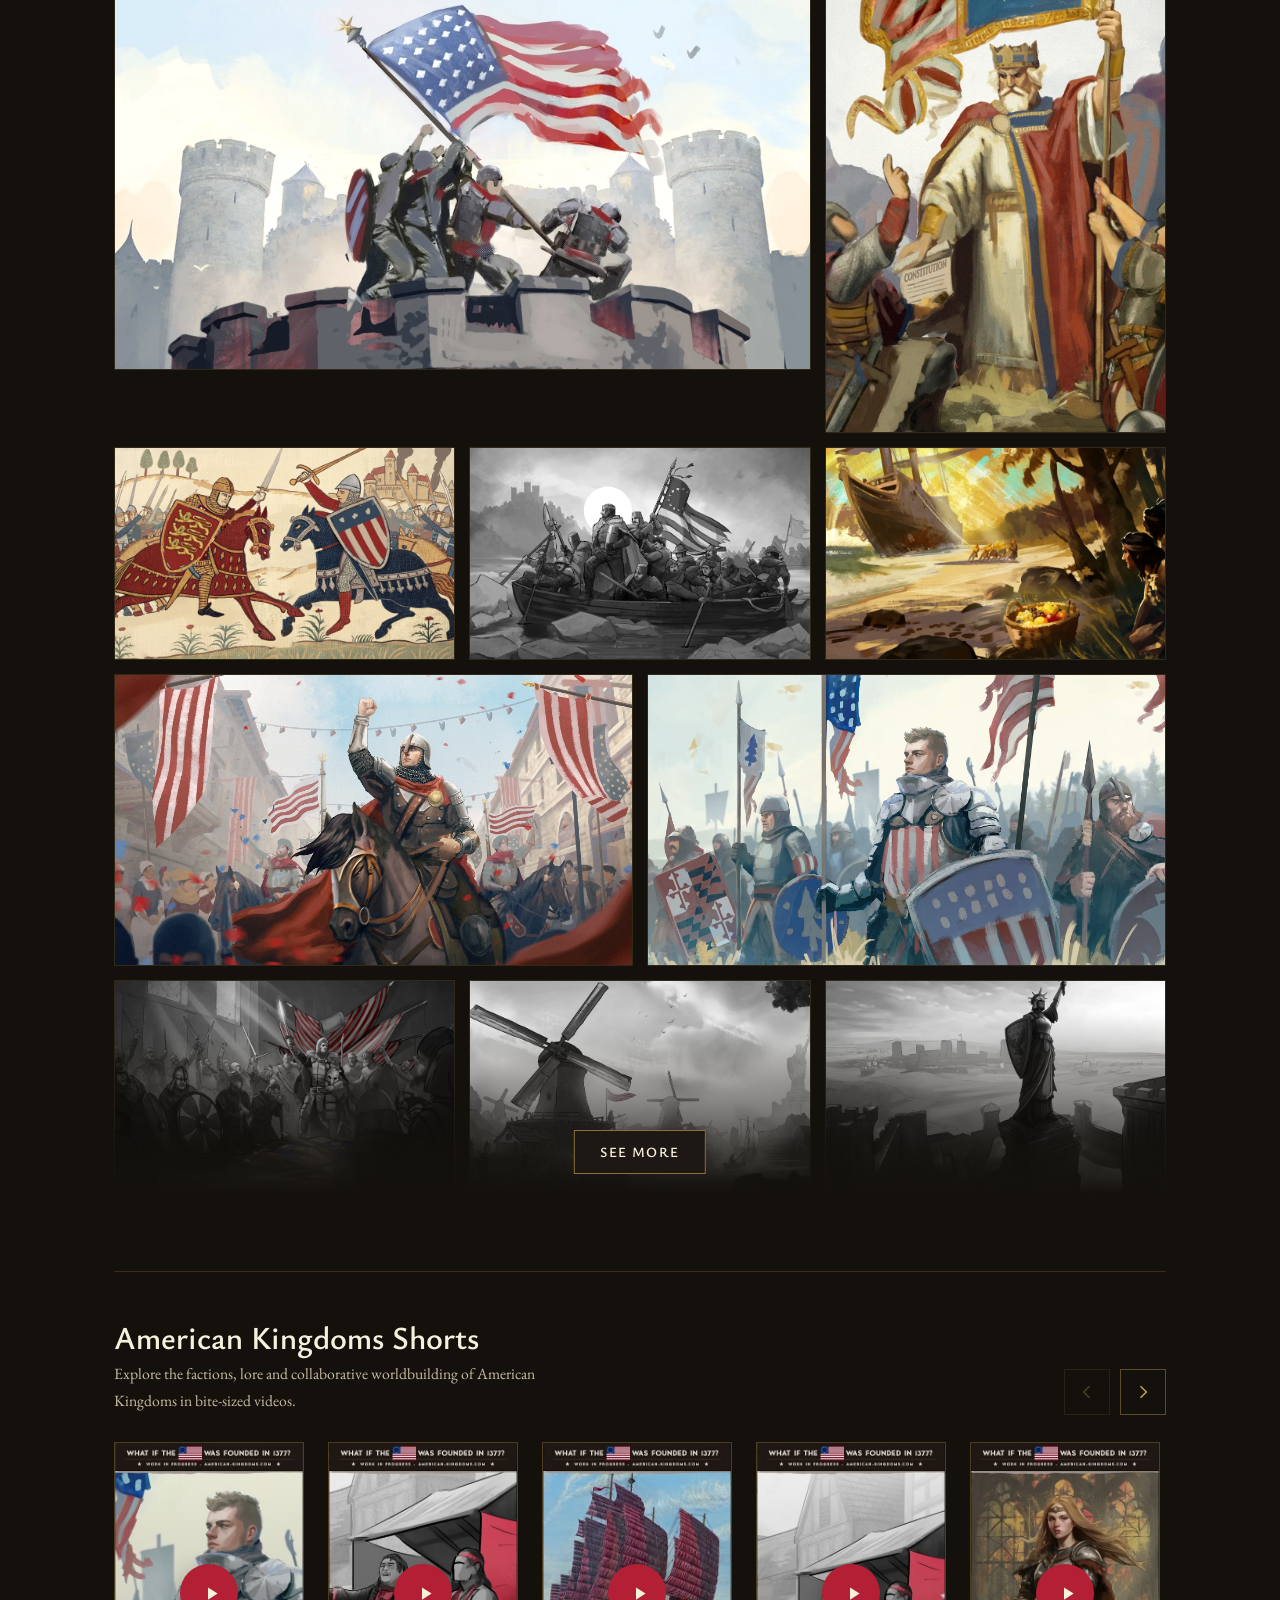
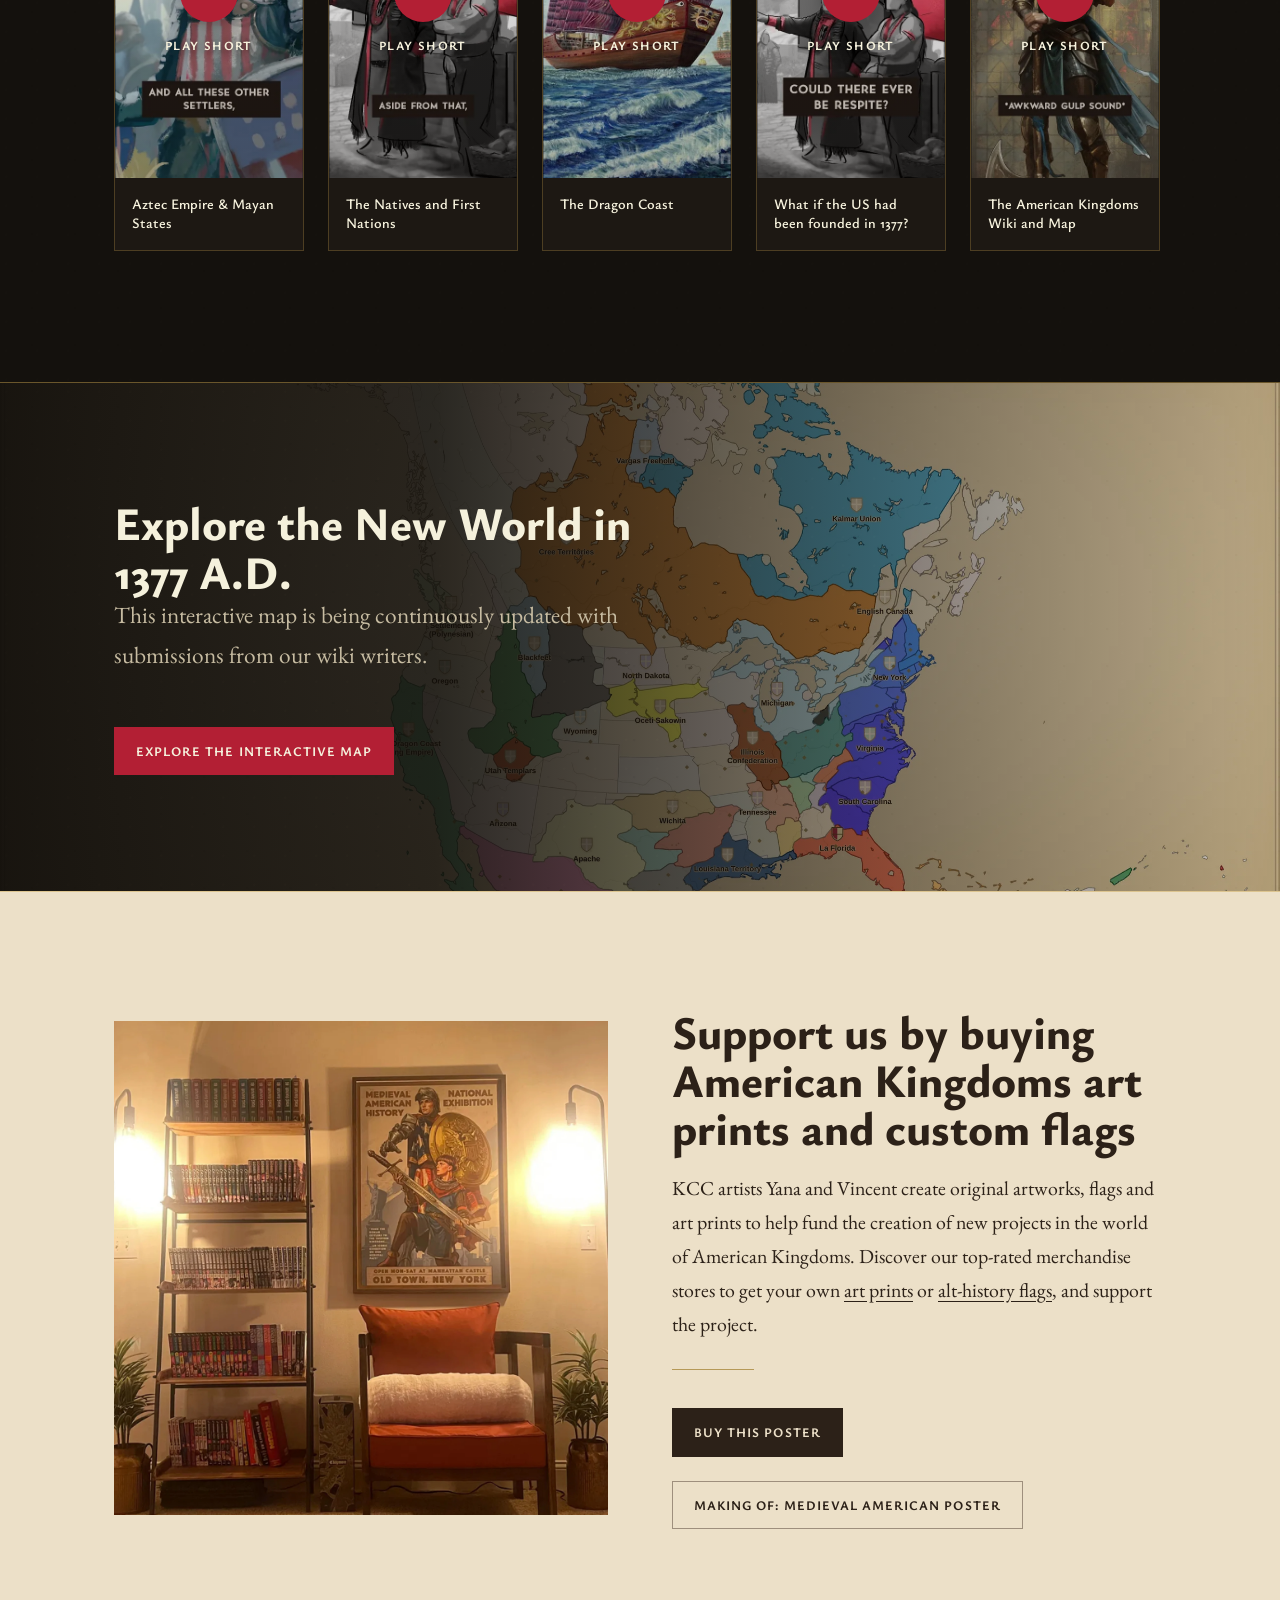
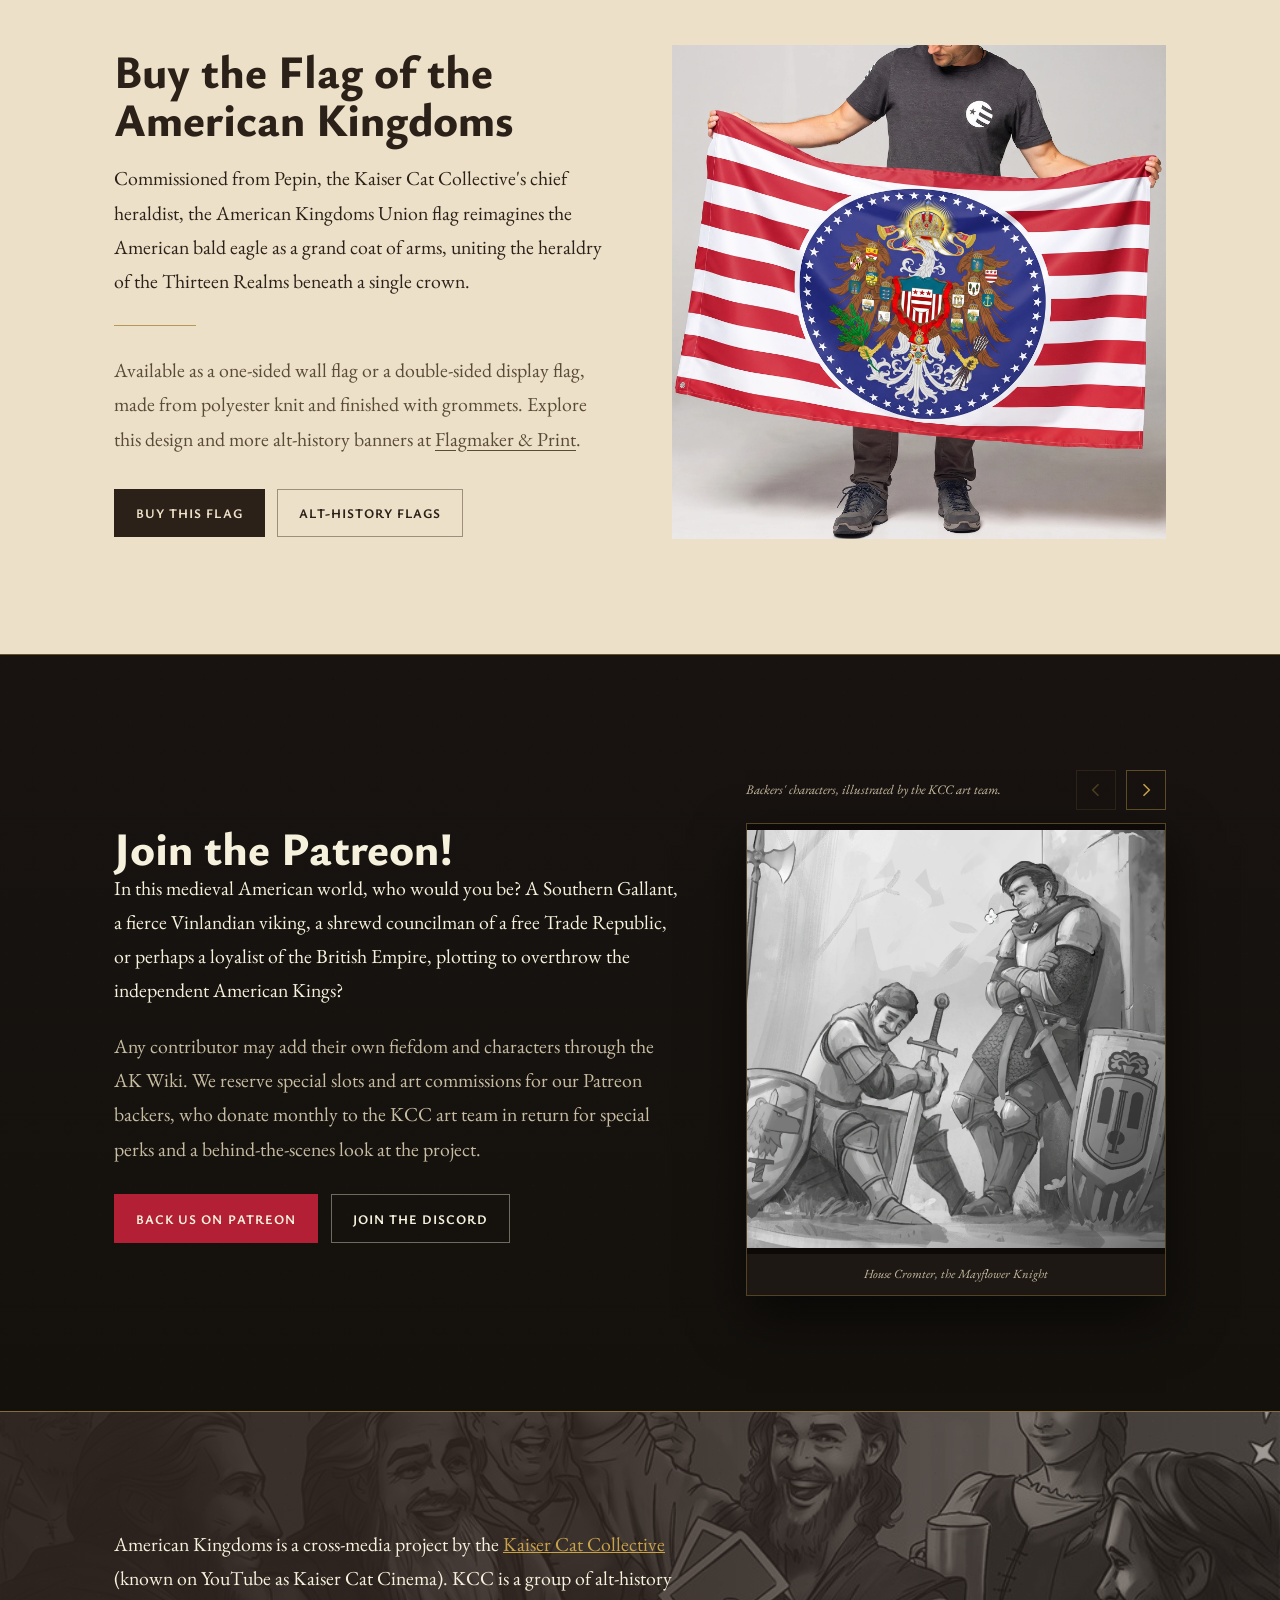
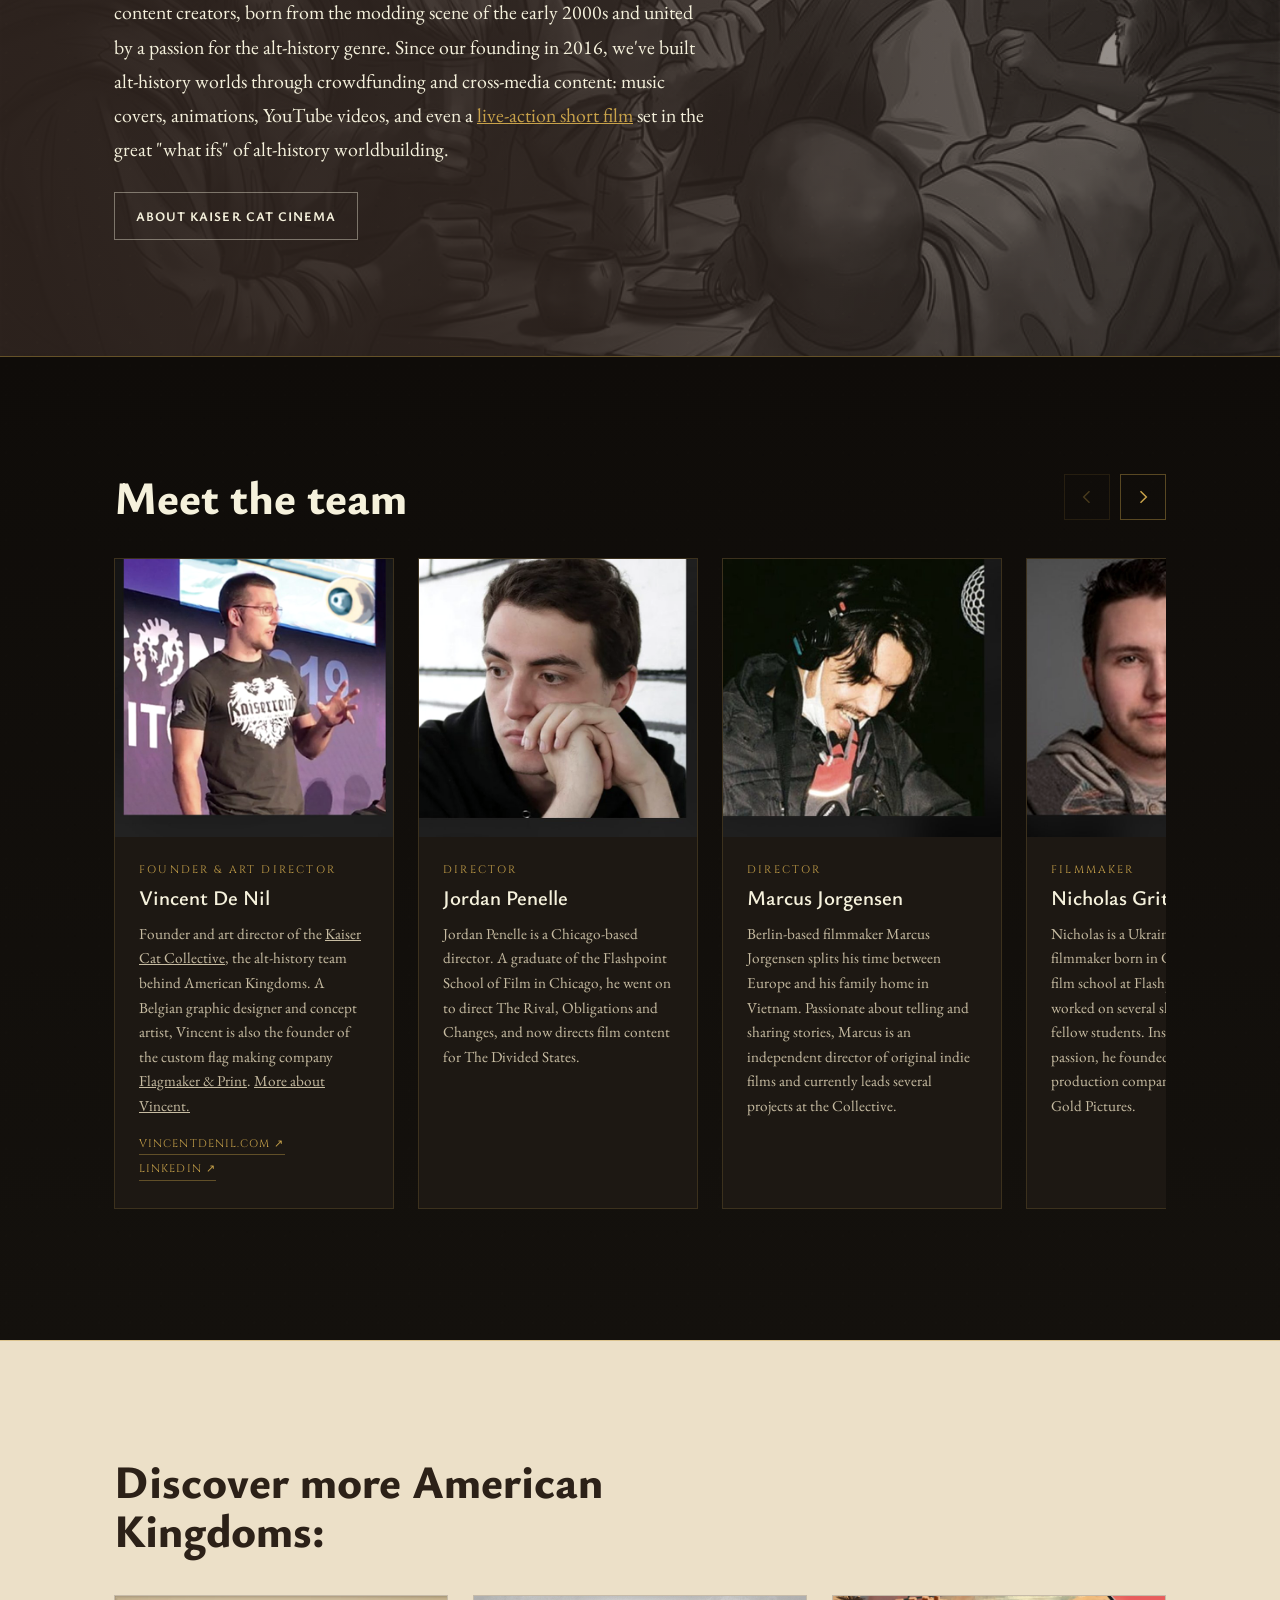
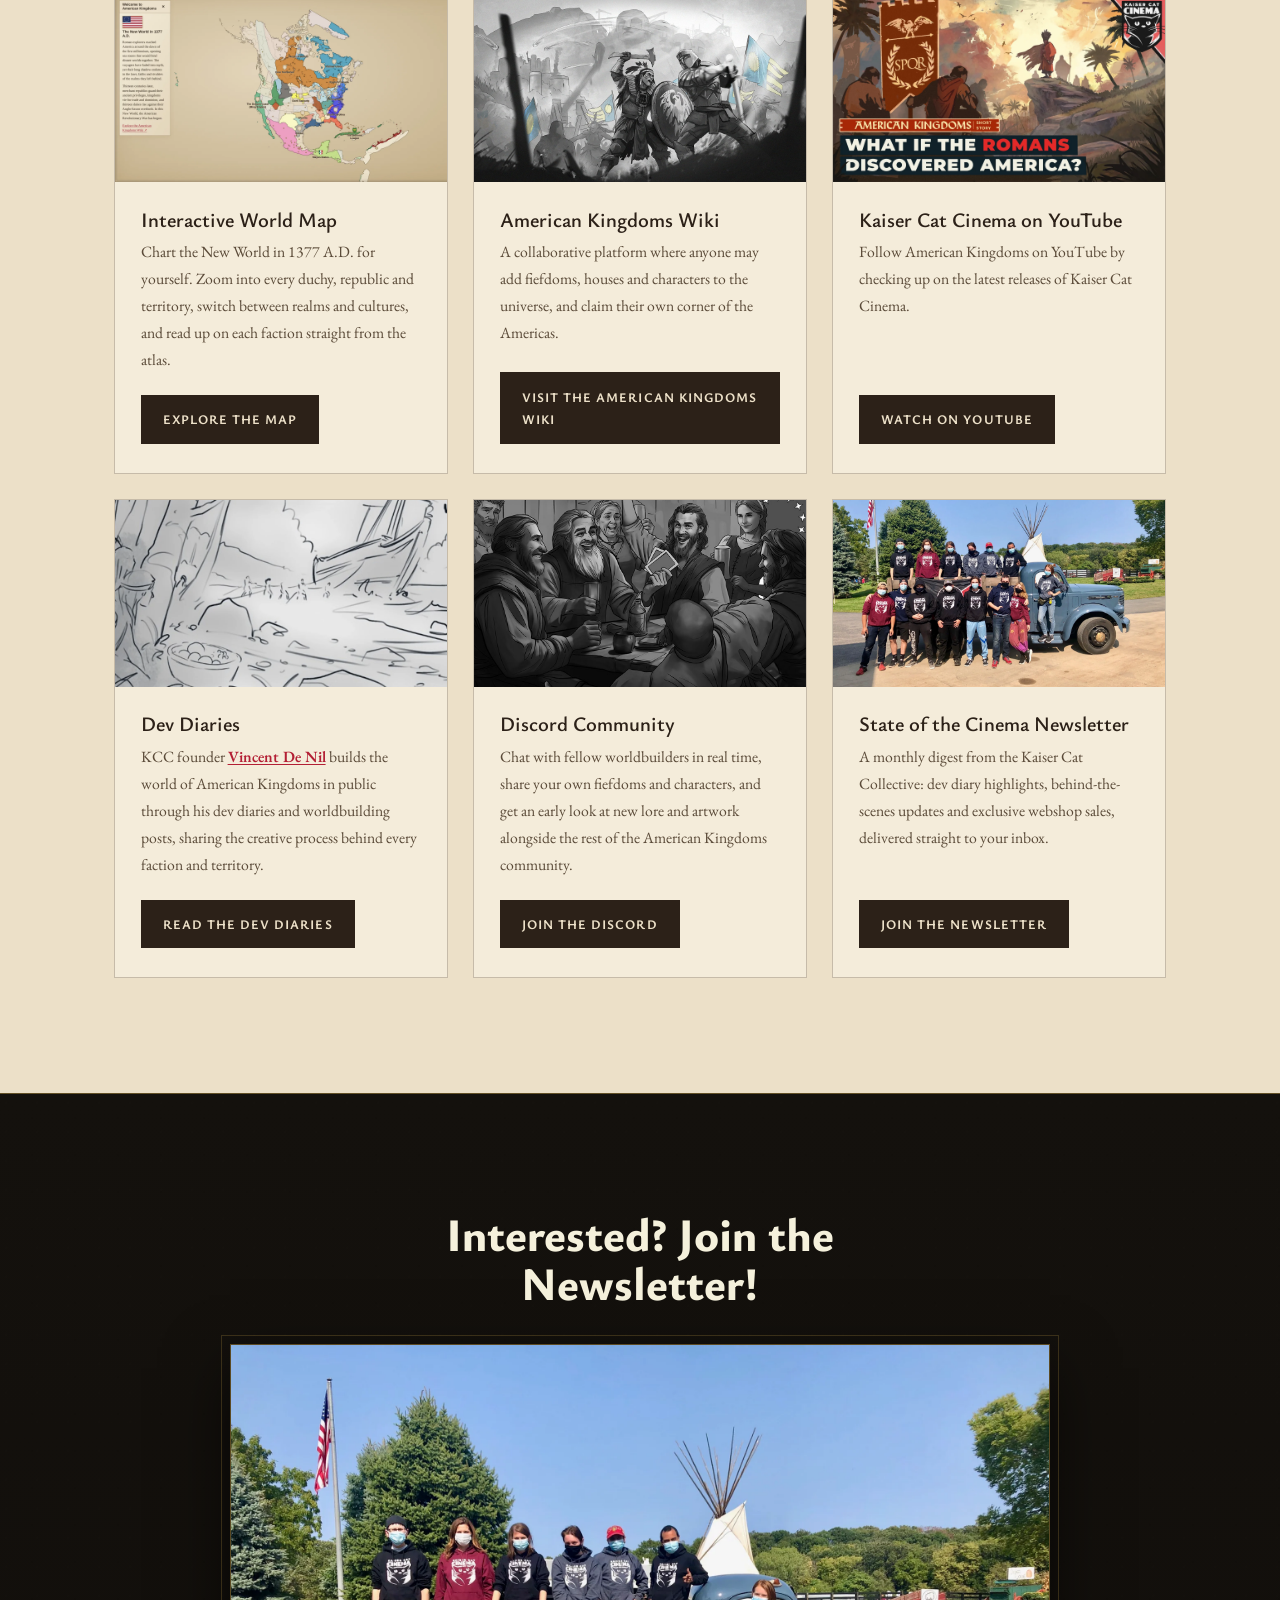
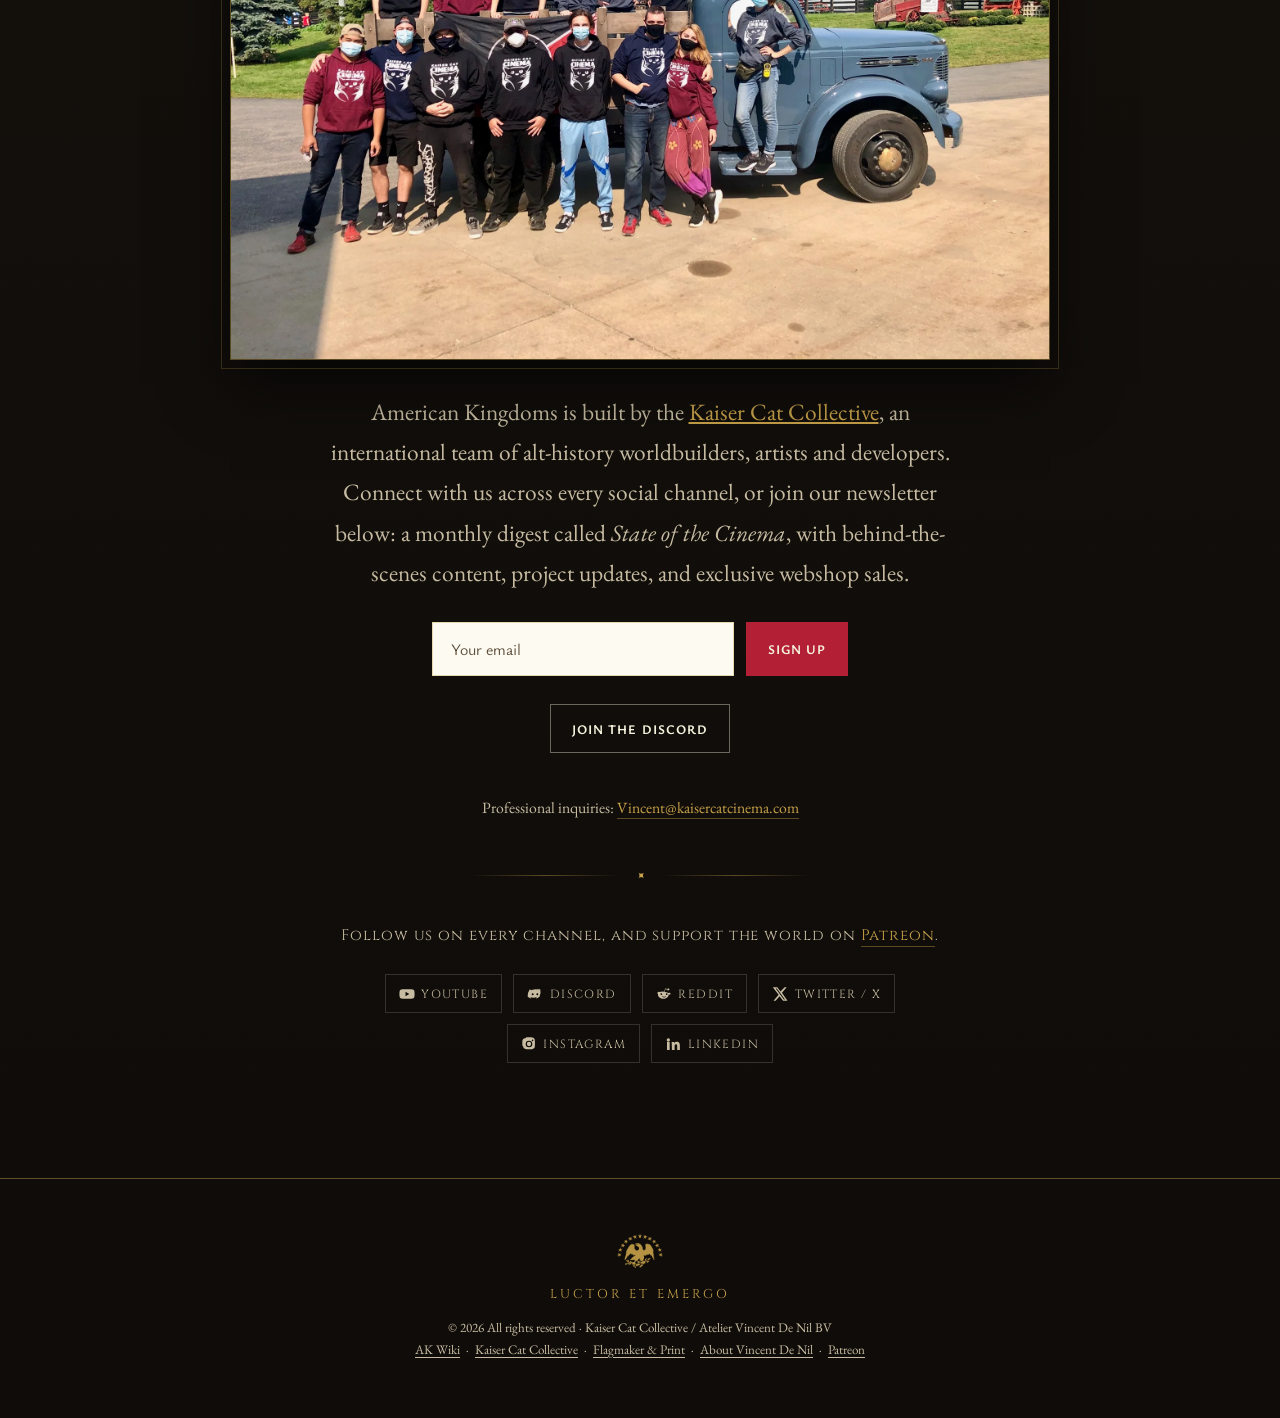
==== commit c87b37ec: "Update merch section buttons and add Flagmaker & Print link Co-Authored-By: Claude Sonnet 5.5 <norep" ====
--- a/index.html
+++ b/index.html
@@ -126,6 +126,9 @@
     1.27.0 Rebuilt Map Promo as a full-bleed background band (panel-free
            atlas capture, dark-to-transparent tint), dropped the eyebrow
            and tilted card, and rewrote its copy.
+    1.28.0 Added Cloudflare Zaraz conversion-event tracking (newsletter
+           signups, video plays, outbound merch/flag-store clicks); see
+           README "Conversion tracking" for the dashboard-side setup.
   ══════════════════════════════════════════════════════════════════════
 -->
 <html lang="en">
@@ -136,7 +139,7 @@
 <meta name="description" content="In American Kingdoms, American history is re-imagined as a medieval setting, an age defined not by musket and cannon, but by knightly honour and courtly intrigue. A collaborative alt-history world by Kaiser Cat Cinema.">
 <link rel="icon" type="image/png" href="assets/favicon.png?v=2">
 <meta name="theme-color" content="#14110d">
-<meta name="version" content="1.24.0">
+<meta name="version" content="1.28.0">
 
 <!-- Open Graph / social -->
 <meta property="og:type" content="website">
@@ -1034,7 +1037,7 @@
       <p>KCC artists Yana and Vincent create original artworks, flags and art prints to help fund the creation of new projects in the world of American Kingdoms. Discover our top-rated merchandise stores to get your own <a href="https://kaisercatcinema.com/collections/althistory-posters">art prints</a> or <a href="https://flagmaker-print.com/collections/alt-history-flags">alt-history flags</a>, and support the project.</p>
       <div class="prints-divider" aria-hidden="true"></div>
       <div class="prints-actions">
-        <a class="btn btn-dark" href="https://kaisercatcinema.com/products/medieval-american-museum-poster-manhattan-castle-exhibition">Visit our Merch Shop</a>
+        <a class="btn btn-dark" href="https://kaisercatcinema.com/products/medieval-american-museum-poster-manhattan-castle-exhibition">Buy this poster</a>
         <a class="btn btn-outline-dark" href="https://kaisercatcinema.com/blogs/dev-diaries/making-of-medieval-american-museum-poster">Making Of: Medieval American Poster</a>
       </div>
     </div>
@@ -1053,9 +1056,9 @@
       <div class="section-head"><h2 id="flags-title">Buy the Flag of the American Kingdoms</h2></div>
       <p>Commissioned from Pepin, the Kaiser Cat Collective's chief heraldist, the American Kingdoms Union flag reimagines the American bald eagle as a grand coat of arms, uniting the heraldry of the Thirteen Realms beneath a single crown.</p>
       <div class="prints-divider" aria-hidden="true"></div>
-      <p class="prints-story">Available as a one-sided wall flag or a double-sided display flag, made from polyester knit and finished with grommets. Explore this design and more alt-history banners at Flagmaker &amp; Print.</p>
+      <p class="prints-story">Available as a one-sided wall flag or a double-sided display flag, made from polyester knit and finished with grommets. Explore this design and more alt-history banners at <a href="https://flagmaker-print.com/">Flagmaker &amp; Print</a>.</p>
       <div class="prints-actions">
-        <a class="btn btn-dark" href="https://flagmaker-print.com/">Visit Flagmaker &amp; Print</a>
+        <a class="btn btn-dark" href="https://flagmaker-print.com/products/american-monarchist-flag-heraldic">Buy this flag</a>
         <a class="btn btn-outline-dark" href="https://flagmaker-print.com/collections/alt-history-flags">Alt-History Flags</a>
       </div>
     </div>
@@ -1344,6 +1347,12 @@
 </dialog>
 
 <script>
+// Conversion tracking via Cloudflare Zaraz (zaraz.track), enabled per-zone in
+// the Cloudflare dashboard with a destination (e.g. GA4) configured there.
+// No-ops until Zaraz is turned on, so this ships ahead of that dashboard step.
+// See README "Conversion tracking".
+const track=(name,props)=>{try{window.zaraz&&window.zaraz.track(name,props)}catch(e){}};
+
 // mobile menu
 const burger=document.getElementById('burger'), navLinks=document.getElementById('navLinks');
 burger.addEventListener('click',()=>{const o=navLinks.classList.toggle('open');burger.setAttribute('aria-expanded',o)});
@@ -1363,6 +1372,7 @@
     frame.title=video.dataset.title||'American Kingdoms video';
     video.innerHTML='';
     video.appendChild(frame);
+    track('video_play',{title:video.dataset.title||'American Kingdoms video',embed:video.dataset.embed});
   };
   video.addEventListener('click',playVideo);
   video.addEventListener('keydown',event=>{if(event.key==='Enter'||event.key===' '){event.preventDefault();playVideo()}});
@@ -1522,6 +1532,7 @@
       if(res.ok&&data.ok){
         widget.innerHTML='<div class="newsletter-success"><p class="newsletter-success-title">Thanks for subscribing!</p><p class="newsletter-success-copy">You will receive an email confirmation shortly.</p></div>';
         try{localStorage.setItem('ak-newsletter-dismissed',String(Date.now()))}catch(err){}
+        track('newsletter_signup',{form:widget.id||form.id||'newsletter'});
       }else{
         errorMsg.textContent=data.error||'Something went wrong. Please try again.';
         errorMsg.hidden=false;
@@ -1535,6 +1546,20 @@
         submitBtn.textContent=originalLabel;
       }
     }
+  });
+});
+
+// Outbound conversion-link tracking: clicks on links to the Shopify-backed
+// merch/flag stores (the actual purchase funnel, off-site). Delegated so
+// new links picked up automatically without extra wiring per button.
+document.addEventListener('click',event=>{
+  const link=event.target.closest('a[href]');
+  if(!link) return;
+  if(!/^https?:\/\/([\w-]+\.)?(kaisercatcinema|flagmaker-print)\.com/.test(link.href)) return;
+  track('outbound_click',{
+    url:link.href,
+    label:(link.textContent||link.getAttribute('aria-label')||'').trim().slice(0,80),
+    section:link.closest('section[id]')?.id||''
   });
 });
 </script>
